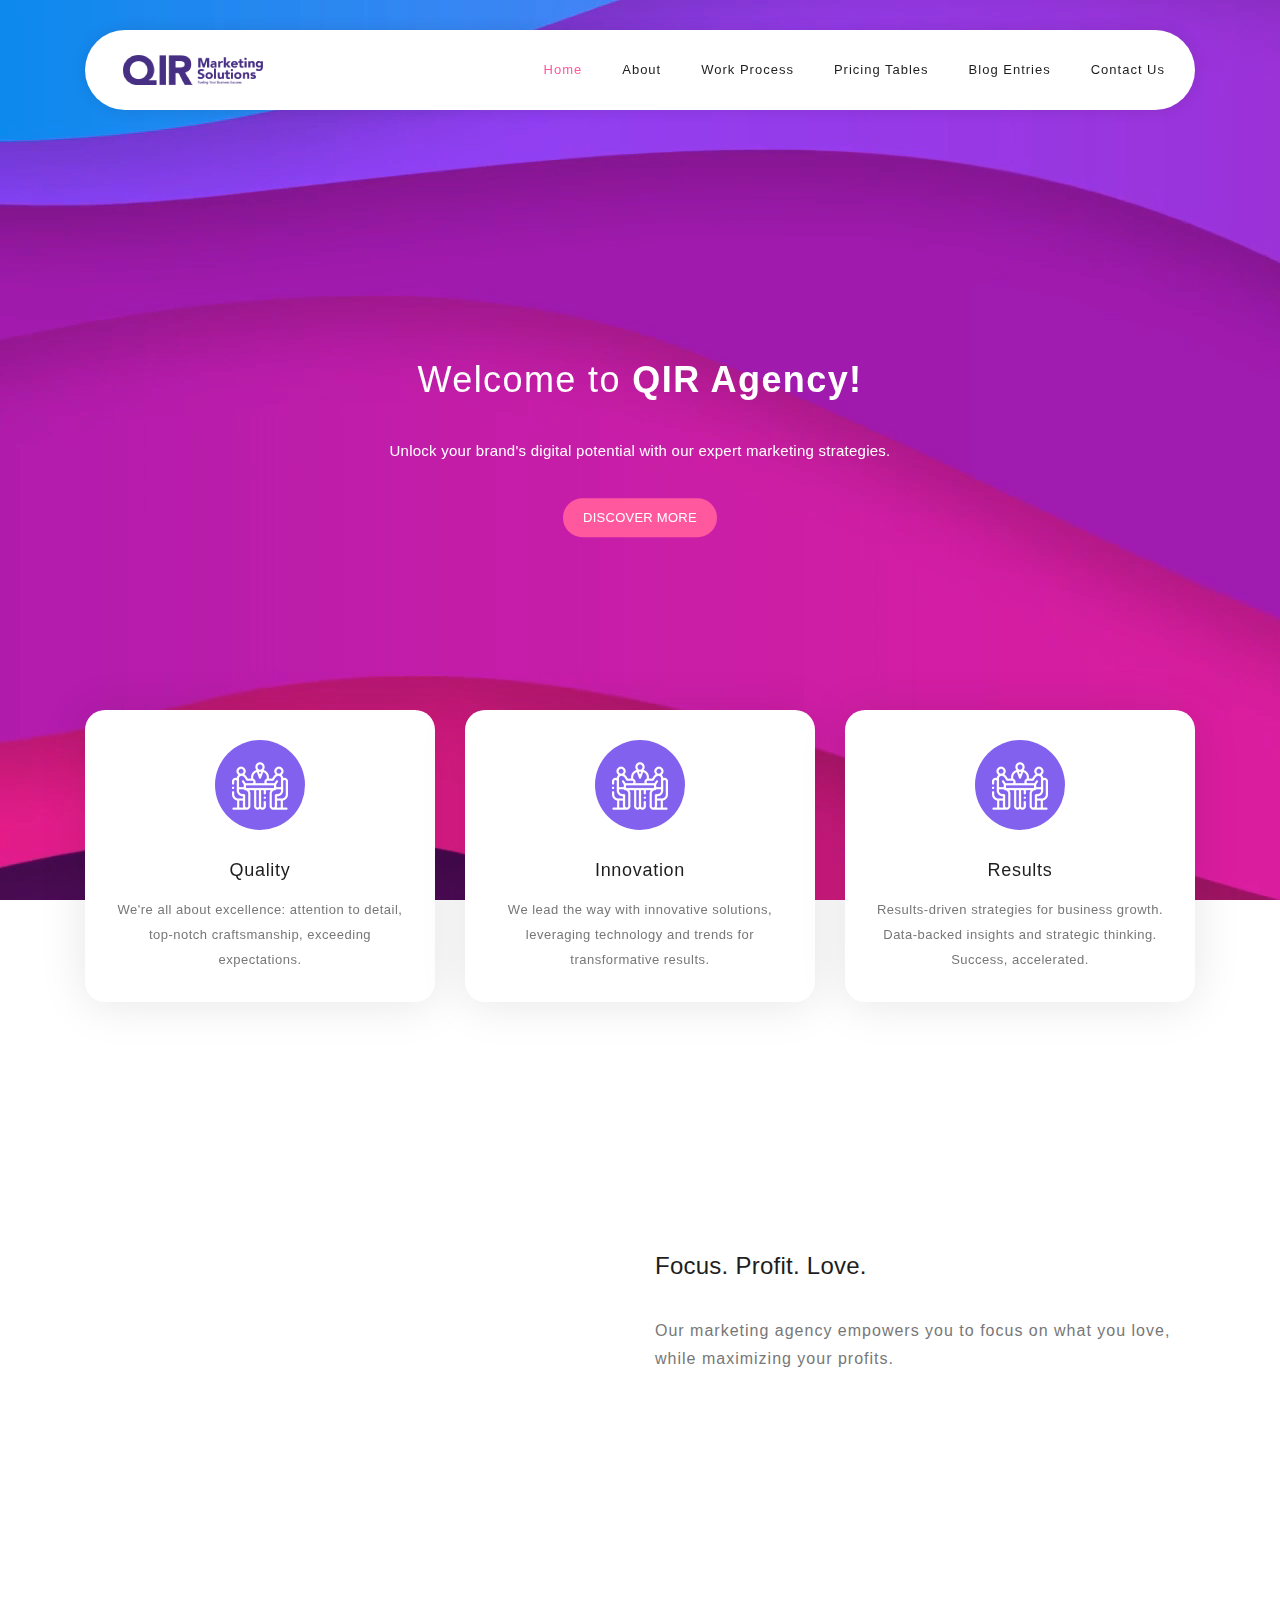
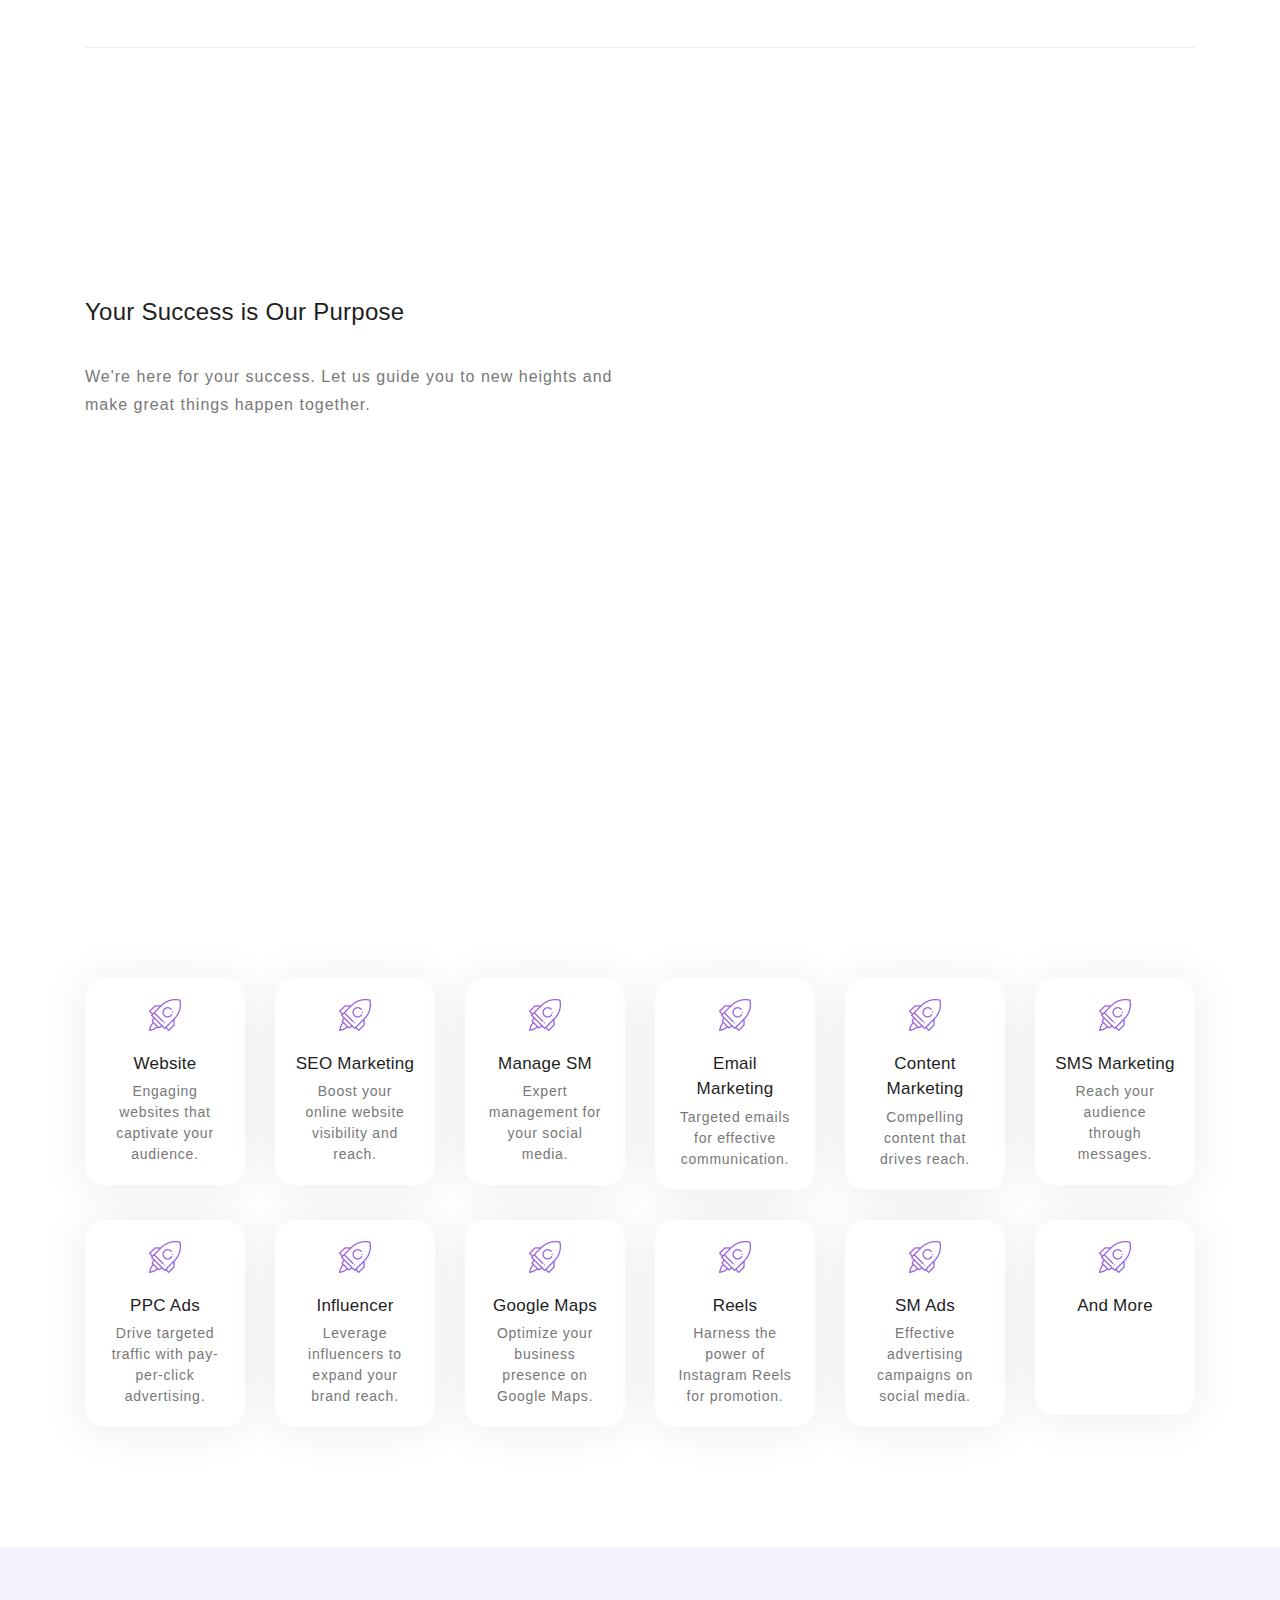
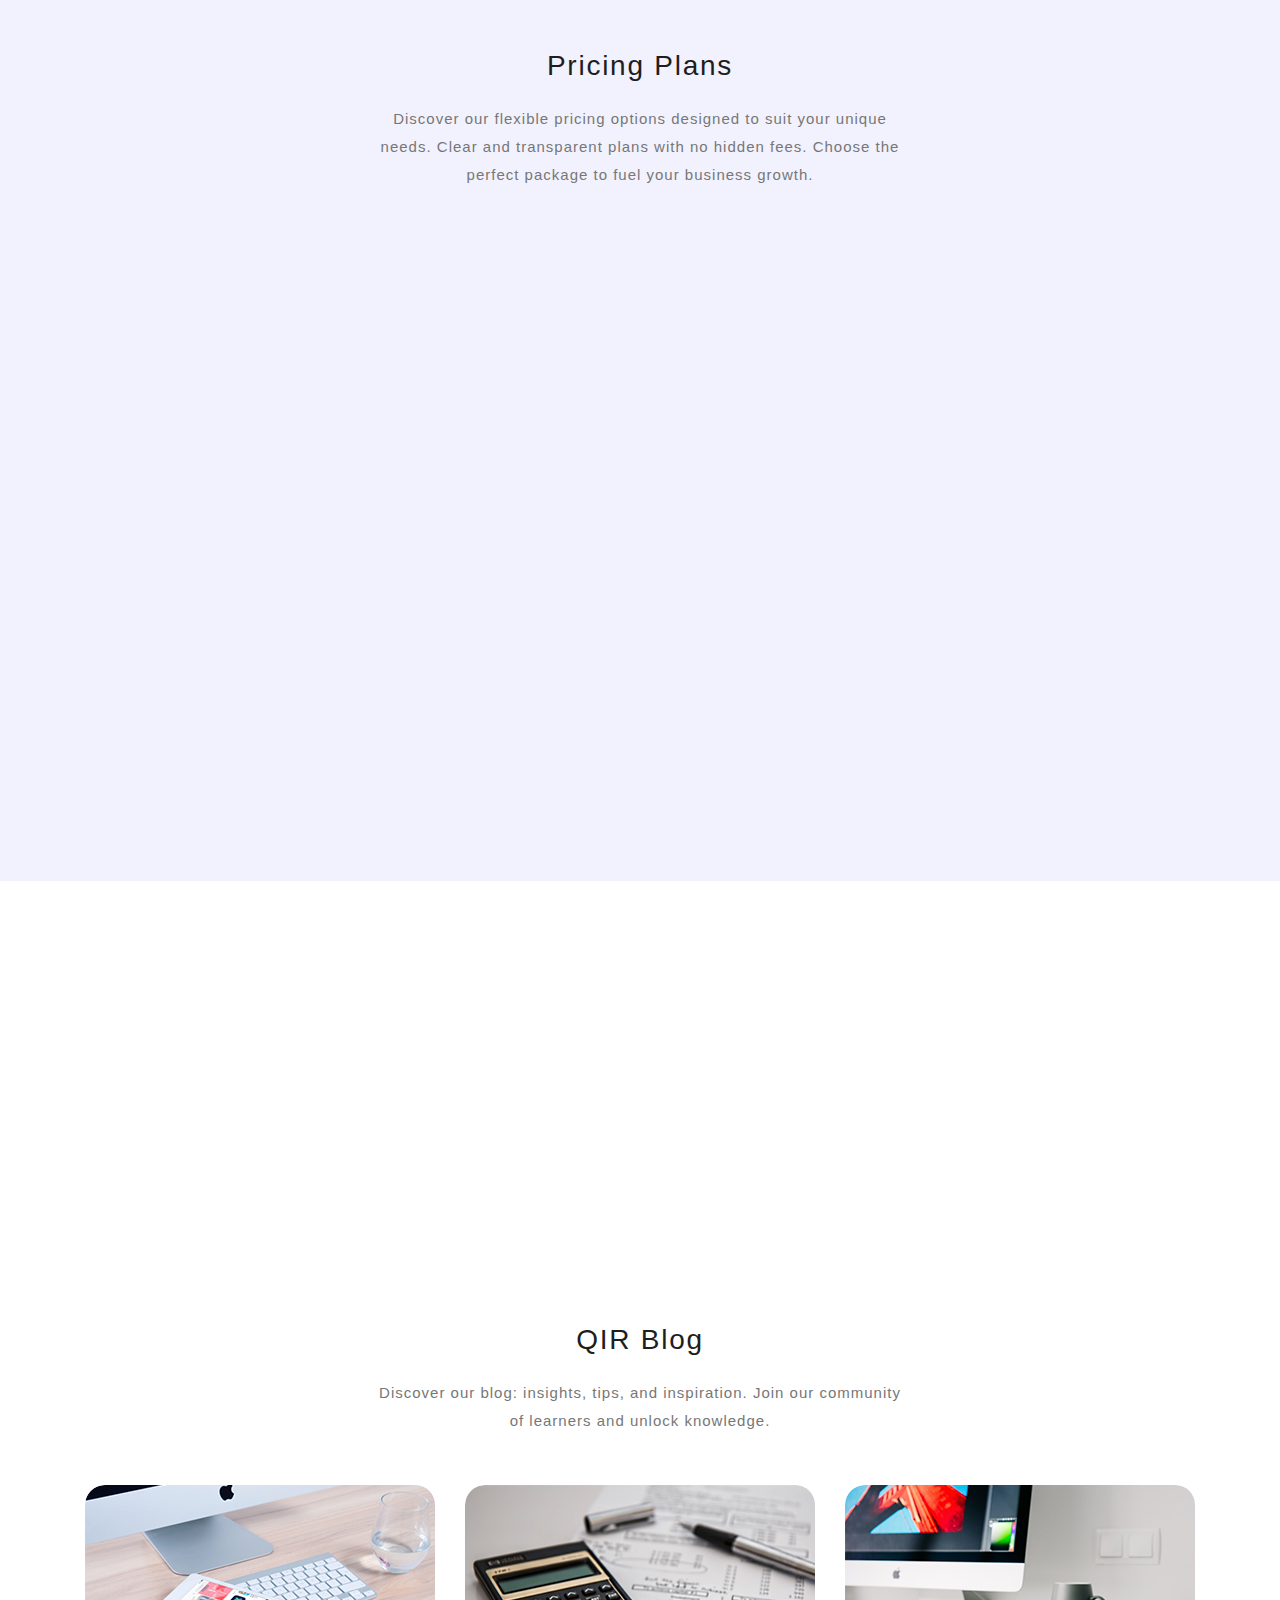
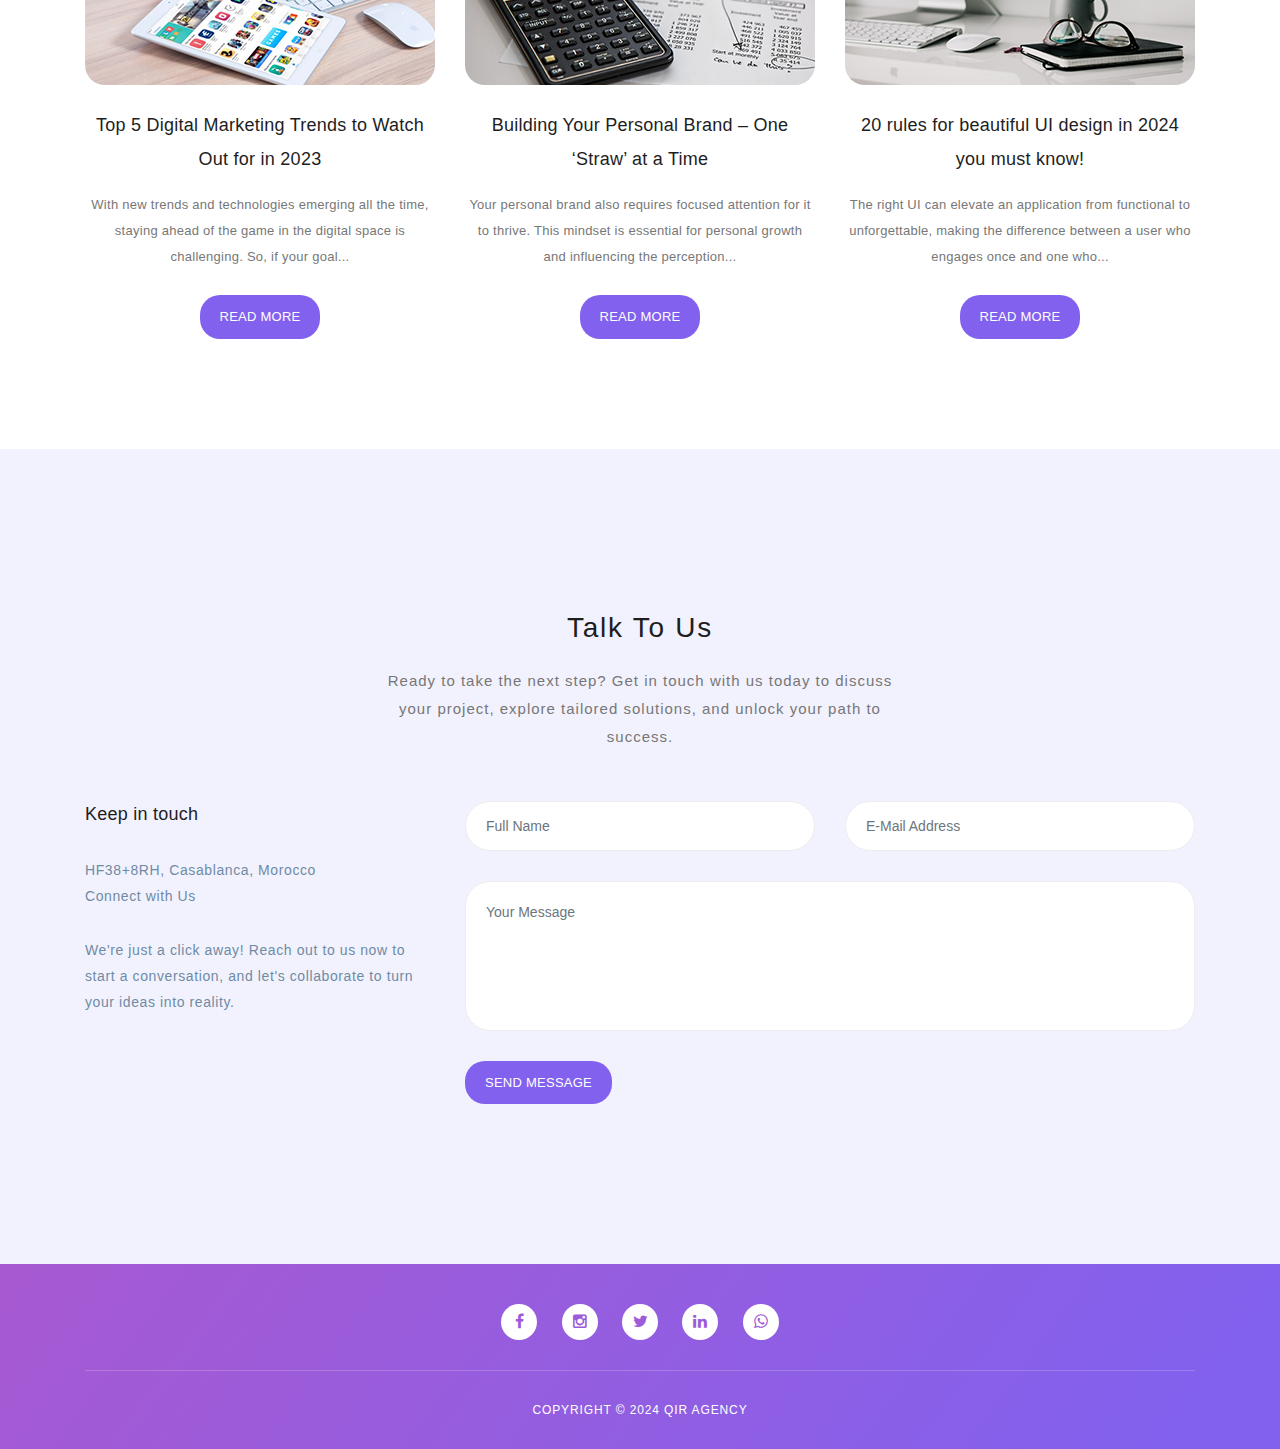
==== index.html @ bf8487e4 "hello" ====
<!DOCTYPE html>
<html lang="en">

    <head>

    <meta charset="utf-8">
    <meta name="viewport" content="width=device-width, initial-scale=1, shrink-to-fit=no">
    <meta name="description" content="">
    <meta name="author" content="">
    <link href="https://fonts.cdnfonts.com/css/avenir-lt-pro" rel="stylesheet">
    
    <title>QIR Agency: Quality, Innovation, Results!</title>

    <!-- Additional CSS Files -->
    <link rel="stylesheet" type="text/css" href="assets/css/bootstrap.min.css">
    <link rel="stylesheet" type="text/css" href="assets/css/font-awesome.css">
    <link rel="stylesheet" href="assets/css/templatemo-softy-pinko.css">

    <!-- Favicon -->
    <link rel="icon" type="image/x-icon" href="/assets/images/favicon.ico">
    
    </head>
    
    <body>
    
    <!-- ***** Preloader Start ***** -->
    <div id="preloader">
        <div class="jumper">
            <div></div>
            <div></div>
            <div></div>
        </div>
    </div>  
    <!-- ***** Preloader End ***** -->
    
    
    <!-- ***** the nav ***** -->
    <header class="header-area header-sticky">
        <div class="container">
            <div class="row">
                <div class="col-12">
                    <nav class="main-nav">
                        <!-- ***** Logo Start ***** -->
                        <a href="#" class="logo">
                            <img src="assets/images/logo.png" alt="QIR Marketing Agency"/>
                        </a>
                        <!-- ***** Logo End ***** -->
                        <!-- ***** Menu Start ***** -->
                        <ul class="nav">
                            <li><a href="#welcome" class="active">Home</a></li>
                            <li><a href="#features">About</a></li>
                            <li><a href="#work-process">Work Process</a></li>
                            <li><a href="#pricing-plans">Pricing Tables</a></li>
                            <li><a href="#blog">Blog Entries</a></li>
                            <li><a href="#contact-us">Contact Us</a></li>
                        </ul>
                        <a class='menu-trigger'>
                            <span>Menu</span>
                        </a>
                        <!-- ***** Menu End ***** -->
                    </nav>
                </div>
            </div>
        </div>
    </header>
    <!-- ***** the nav ***** -->

    <!-- ***** the header ***** -->
    <div class="welcome-area" id="welcome">
        <video class="video" autoplay muted loop>
            <source src="assets/images/act4.mp4" type="video/mp4">
        </video>

        <!-- ***** Header Text Start ***** -->
        <div class="header-text">
            <div class="container">
                <div class="row">
                    <div class="offset-xl-3 col-xl-6 offset-lg-2 col-lg-8 col-md-12 col-sm-12">
                        <h1>Welcome to <strong>QIR Agency!</strong></h1>
                        <p>Unlock your brand's digital potential with our expert marketing strategies.</p>
                        <a href="#features" class="main-button-slider">Discover More</a><br>
                    </div>
                </div>
            </div>
        </div>
        <!-- ***** Header Text End ***** -->
    </div>
    <!-- ***** the header ***** -->

    <!-- ***** the 3 sections ***** -->
    <section class="section home-feature">
        <div class="container">
            <div class="row">
                <div class="col-lg-12">
                    <div class="row">
                        <!-- ***** Features Small Item Start ***** -->
                        <div class="col-lg-4 col-md-6 col-sm-6 col-12" data-scroll-reveal="enter bottom move 50px over 0.6s after 0.2s">
                            <div class="features-small-item">
                                <div class="icon">
                                    <i><img src="assets/images/featured-item-01.png" alt=""></i>
                                </div>
                                <h5 class="features-title">Quality</h5>
                                <p>We're all about excellence: attention to detail, 
                                    top-notch craftsmanship, exceeding expectations.</p>
                            </div>
                        </div>
                        <!-- ***** Features Small Item End ***** -->

                        <!-- ***** Features Small Item Start ***** -->
                        <div class="col-lg-4 col-md-6 col-sm-6 col-12" data-scroll-reveal="enter bottom move 50px over 0.6s after 0.4s">
                            <div class="features-small-item">
                                <div class="icon">
                                    <i><img src="assets/images/featured-item-01.png" alt=""></i>
                                </div>
                                <h5 class="features-title">Innovation</h5>
                                <p>We lead the way with innovative solutions, 
                                    leveraging technology and trends for transformative results.</p>
                            </div>
                        </div>
                        <!-- ***** Features Small Item End ***** -->

                        <!-- ***** Features Small Item Start ***** -->
                        <div class="col-lg-4 col-md-6 col-sm-6 col-12" data-scroll-reveal="enter bottom move 50px over 0.6s after 0.6s">
                            <div class="features-small-item">
                                <div class="icon">
                                    <i><img src="assets/images/featured-item-01.png" alt=""></i>
                                </div>
                                <h5 class="features-title">Results</h5>
                                <p>Results-driven strategies for business growth. 
                                    Data-backed insights and strategic thinking. Success, accelerated.</p>
                            </div>
                        </div>
                        <!-- ***** Features Small Item End ***** -->
                    </div>
                </div>
            </div>
        </div>
    </section>
    <!-- ***** the 3 sections ***** -->

    <!-- ***** work with us section 1 ***** -->
    <section class="section padding-top-70 padding-bottom-0" id="features">
        <div class="container">
            <div class="row">
                <div class="col-lg-5 col-md-12 col-sm-12 align-self-center" data-scroll-reveal="enter left move 30px over 0.6s after 0.4s">
                    <img src="assets/images/left-image.png" class="rounded img-fluid d-block mx-auto" alt="App">
                </div>
                <div class="col-lg-1"></div>
                <div class="col-lg-6 col-md-12 col-sm-12 align-self-center mobile-top-fix">
                    <div class="left-heading">
                        <h2 class="section-title">Focus. Profit. Love.</h2>
                    </div>
                    <div class="left-text">
                        <p>Our marketing agency empowers you to focus on what you love, while maximizing your profits.</p>
                    </div>
                </div>
            </div>
            <div class="row">
                <div class="col-lg-12">
                    <div class="hr"></div>
                </div>
            </div>
        </div>
    </section>
    <!-- ***** work with us section 1 ***** -->

    <!-- *****  work with us section 2  ***** -->
    <section class="section padding-bottom-100">
        <div class="container">
            <div class="row">
                <div class="col-lg-6 col-md-12 col-sm-12 align-self-center mobile-bottom-fix">
                    <div class="left-heading">
                        <h2 class="section-title">Your Success is Our Purpose</h2>
                    </div>
                    <div class="left-text">
                        <p>We're here for your success. Let us guide you to new heights and make great things happen together.</p>
                    </div>
                </div>
                <div class="col-lg-1"></div>
                <div class="col-lg-5 col-md-12 col-sm-12 align-self-center mobile-bottom-fix-big" data-scroll-reveal="enter right move 30px over 0.6s after 0.4s">
                    <img src="assets/images/right-image.png" class="rounded img-fluid d-block mx-auto" alt="App">
                </div>
            </div>
        </div>
    </section>
    <!-- *****  work with us section 2  ***** -->

    <!-- ***** Our Services ***** -->
    <section class="mini" id="work-process">
        <div class="mini-content">

            <video class="video" autoplay muted loop>
                <source src="assets/images/act1.mp4" type="video/mp4">
            </video>

            <div class="container">
                <div class="row">
                    <div class="offset-lg-3 col-lg-6">
                        <div class="info">
                            <h1>Our Services</h1>
                            <p>Explore our diverse range of services. We offer a wide array of solutions to support your business growth. </p>
                        </div>
                    </div>
                </div>

                <!-- ***** Mini Box Start ***** -->
                <div class="row">
                    <div class="col-lg-2 col-md-3 col-sm-6 col-6">
                        <a href="#" class="mini-box">
                            <i><img src="assets/images/work-process-item-01.png" alt=""></i>
                            <strong>Website</strong>
                            <span>Engaging websites that captivate your audience.</span>
                        </a>
                    </div>
                    <div class="col-lg-2 col-md-3 col-sm-6 col-6">
                        <a href="#" class="mini-box">
                            <i><img src="assets/images/work-process-item-01.png" alt=""></i>
                            <strong>SEO Marketing</strong>
                            <span>Boost your online website visibility and reach.</span>
                        </a>
                    </div>
                    <div class="col-lg-2 col-md-3 col-sm-6 col-6">
                        <a href="#" class="mini-box">
                            <i><img src="assets/images/work-process-item-01.png" alt=""></i>
                            <strong>Manage SM</strong>
                            <span>Expert management for your social media.</span>
                        </a>
                    </div>
                    <div class="col-lg-2 col-md-3 col-sm-6 col-6">
                        <a href="#" class="mini-box">
                            <i><img src="assets/images/work-process-item-01.png" alt=""></i>
                            <strong>Email Marketing</strong>
                            <span>Targeted emails for effective communication.</span>
                        </a>
                    </div>
                    <div class="col-lg-2 col-md-3 col-sm-6 col-6">
                        <a href="#" class="mini-box">
                            <i><img src="assets/images/work-process-item-01.png" alt=""></i>
                            <strong>Content Marketing</strong>
                            <span>Compelling content that drives reach.</span>
                        </a>
                    </div>
                    <div class="col-lg-2 col-md-3 col-sm-6 col-6">
                        <a href="#" class="mini-box">
                            <i><img src="assets/images/work-process-item-01.png" alt=""></i>
                            <strong>SMS Marketing</strong>
                            <span>Reach your audience through messages.</span>
                        </a>
                    </div>
                </div>
                <div class="row">
                    <div class="col-lg-2 col-md-3 col-sm-6 col-6">
                        <a href="#" class="mini-box">
                            <i><img src="assets/images/work-process-item-01.png" alt=""></i>
                            <strong>PPC Ads</strong>
                            <span>Drive targeted traffic with pay-per-click advertising.</span>
                        </a>
                    </div>
                    <div class="col-lg-2 col-md-3 col-sm-6 col-6">
                        <a href="#" class="mini-box">
                            <i><img src="assets/images/work-process-item-01.png" alt=""></i>
                            <strong>Influencer</strong>
                            <span>Leverage influencers to expand your brand reach.</span>
                        </a>
                    </div>
                    <div class="col-lg-2 col-md-3 col-sm-6 col-6">
                        <a href="#" class="mini-box">
                            <i><img src="assets/images/work-process-item-01.png" alt=""></i>
                            <strong>Google Maps</strong>
                            <span>Optimize your business presence on Google Maps.</span>
                        </a>
                    </div>
                    <div class="col-lg-2 col-md-3 col-sm-6 col-6">
                        <a href="#" class="mini-box">
                            <i><img src="assets/images/work-process-item-01.png" alt=""></i>
                            <strong>Reels</strong>
                            <span>Harness the power of Instagram Reels for promotion.</span>
                        </a>
                    </div>
                    <div class="col-lg-2 col-md-3 col-sm-6 col-6">
                        <a href="#" class="mini-box">
                            <i><img src="assets/images/work-process-item-01.png" alt=""></i>
                            <strong>SM Ads</strong>
                            <span>Effective advertising campaigns on social media.</span>
                        </a>
                    </div>
                    <div class="col-lg-2 col-md-3 col-sm-6 col-6">
                        <a href="#" class="mini-box">
                            <i><img src="assets/images/work-process-item-01.png" alt=""></i>
                            <strong>And More</strong>
                            <br><br><br>
                        </a>
                    </div>
                </div>
                <!-- ***** Mini Box End ***** -->
            </div>
        </div>
    </section>
    <!-- ***** Our Services ***** -->

    <!-- ***** Pricing Plans Start ***** -->
    <section class="section colored" id="pricing-plans">
        <div class="container">
            <!-- ***** Section Title Start ***** -->
            <div class="row">
                <div class="col-lg-12">
                    <div class="center-heading">
                        <h2 class="section-title">Pricing Plans</h2>
                    </div>
                </div>
                <div class="offset-lg-3 col-lg-6">
                    <div class="center-text">
                        <p>Discover our flexible pricing options designed to suit your unique needs. Clear and transparent plans with no hidden fees. Choose the perfect package to fuel your business growth.</p>
                    </div>
                </div>
            </div>
            <!-- ***** Section Title End ***** -->

            <div class="row">
                <!-- ***** Pricing Item Start ***** -->
                <div class="col-lg-4 col-md-6 col-sm-12" data-scroll-reveal="enter bottom move 50px over 0.6s after 0.2s">
                    <div class="pricing-item">
                        <div class="pricing-header">
                            <h3 class="pricing-title">Starter</h3>
                        </div>
                        <div class="pricing-body">
                            <div class="price-wrapper">
                                <span class="price">2,500</span>
                                <span class="currency">MAD</span>
                                <span class="period">monthly</span>
                            </div>
                            <ul class="list">
                                <li class="active">Social Media Management</li>
                                <li class="active">Costume Content</li>
                                <li class="active">Pro Design Plane</li>
                                <li>24/7 support</li>
                                <li>Report every Week-end</li>
                                <li>and more</li>
                            </ul>
                        </div>
                        <div class="pricing-footer">
                            <a href="#contact-us" class="main-button">Purchase Now</a>
                        </div>
                    </div>
                </div>
                <!-- ***** Pricing Item End ***** -->

                <!-- ***** Pricing Item Start ***** -->
                <div class="col-lg-4 col-md-6 col-sm-12" data-scroll-reveal="enter bottom move 50px over 0.6s after 0.4s">
                    <div class="pricing-item active">
                        <div class="pricing-header">
                            <h3 class="pricing-title">Premium</h3>
                        </div>
                        <div class="pricing-body">
                            <div class="price-wrapper">
                                <span class="price">3000</span>
                                <span class="currency">MAD</span>
                                <span class="period">monthly</span>
                            </div>
                            <ul class="list">
                                <li class="active">Costume Content</li>
                                <li class="active">Social Media Management</li>
                                <li class="active">Pro Design Panel</li>
                                <li class="active">24/7 support</li>
                                <li>Unlimited Emails</li>
                                <li>Rapore every weeke-nd</li>
                            </ul>
                        </div>
                        <div class="pricing-footer">
                            <a href="#contact-us" class="main-button">Purchase Now</a>
                        </div>
                    </div>
                </div>
                <!-- ***** Pricing Item End ***** -->

                <!-- ***** Pricing Item Start ***** -->
                <div class="col-lg-4 col-md-6 col-sm-12" data-scroll-reveal="enter bottom move 50px over 0.6s after 0.6s">
                    <div class="pricing-item">
                        <div class="pricing-header">
                            <h3 class="pricing-title">Advanced</h3>
                        </div>
                        <div class="pricing-body">
                            <div class="price-wrapper">
                                <span class="price">4200</span>
                                <span class="currency">MAD</span>
                                <span class="period">monthly</span>
                            </div>
                            <ul class="list">
                                <li class="active">Social Media Management</li>
                                <li class="active">Custom Branding</li>
                                <li class="active">Custom Website for the business</li>
                                <li class="active">SEO optimazation</li>
                                <li class="active">SM Paid Ads</li>
                                <li class="active">24/7 Support</li>
                            </ul>
                        </div>
                        <div class="pricing-footer">
                            <a href="#contact-us" class="main-button">Purchase Now</a>
                        </div>
                    </div>
                </div>
                <!-- ***** Pricing Item End ***** -->
            </div>
        </div>
    </section>
    <!-- ***** Pricing Plans End ***** -->

    <!-- ***** Counter Parallax Start ***** -->
    <section class="counter">
        <div class="content">
            <video class="video" muted loop>
                <source src="assets/images/act7.mp4" type="video/mp4">
            </video>
            <div class="container">
                <div class="row">
                    <div class="col-lg-3 col-md-6 col-sm-12">
                        <div class="count-item decoration-bottom">
                            <strong>8</strong>
                            <span>Projects</span>
                        </div>
                    </div>
                    <div class="col-lg-3 col-md-6 col-sm-12">
                        <div class="count-item decoration-top">
                            <strong>3</strong>
                            <span>Happy Clients</span>
                        </div>
                    </div>
                    <div class="col-lg-3 col-md-6 col-sm-12">
                        <div class="count-item decoration-bottom">
                            <strong>+20,000</strong>
                            <span>Reach Monthly</span>
                        </div>
                    </div>
                    <div class="col-lg-3 col-md-6 col-sm-12">
                        <div class="count-item">
                            <strong>+11</strong>
                            <span>Services</span>
                        </div>
                    </div>
                </div>
            </div>
        </div>
    </section>
    <!-- ***** Counter Parallax End ***** -->   

    <!-- ***** Blog Start ***** -->
    <section class="section" id="blog">
        <div class="container">
            <!-- ***** QIR Blog ***** -->
            <div class="row">
                <div class="col-lg-12">
                    <div class="center-heading">
                        <h2 class="section-title">QIR Blog</h2>
                    </div>
                </div>
                <div class="offset-lg-3 col-lg-6">
                    <div class="center-text">
                        <p>Discover our blog: insights, tips, and inspiration. Join our community of learners and unlock knowledge.</p>
                    </div>
                </div>
            </div>
            <!-- ***** QIR Blog ***** -->

            <div class="row">
                <div class="col-lg-4 col-md-6 col-sm-12">
                    <div class="blog-post-thumb">
                        <div class="img">
                            <img src="assets/images/blog-item-01.png" alt="">
                        </div>
                        <div class="blog-content">
                            <h3>
                                <a href="#">Top 5 Digital Marketing Trends to Watch Out for in 2023</a>
                            </h3>
                            <div class="text">
                                With new trends and technologies emerging all the time, staying ahead of the game in the digital space is challenging. So, if your goal...
                            </div>
                            <a href="#" class="main-button">Read More</a>
                        </div>
                    </div>
                </div>
                <div class="col-lg-4 col-md-6 col-sm-12">
                    <div class="blog-post-thumb">
                        <div class="img">
                            <img src="assets/images/blog-item-02.png" alt="">
                        </div>
                        <div class="blog-content">
                            <h3>
                                <a href="#">Building Your Personal Brand – One ‘Straw’ at a Time</a>
                            </h3>
                            <div class="text">
                                Your personal brand also requires focused attention for it to thrive. This mindset is essential for personal growth and influencing the perception...
                            </div>
                            <a href="#" class="main-button">Read More</a>
                        </div>
                    </div>
                </div>
                <div class="col-lg-4 col-md-6 col-sm-12">
                    <div class="blog-post-thumb">
                        <div class="img">
                            <img src="assets/images/blog-item-03.png" alt="">
                        </div>
                        <div class="blog-content">
                            <h3>
                                <a href="#">20 rules for beautiful UI design in 2024 you must know!<br></a>
                            </h3>
                            <div class="text">
                                The right UI can elevate an application from functional to unforgettable, making the difference between a user who engages once and one who...
                            </div>
                            <a href="#" class="main-button">Read More</a>
                        </div>
                    </div>
                </div>
            </div>
        </div>
    </section>
    <!-- ***** Blog End ***** -->

    <!-- ***** Contact Us Start ***** -->
    <section class="section colored" id="contact-us">
        <div class="container">
            <!-- ***** Section Title Start ***** -->
            <div class="row">
                <div class="col-lg-12">
                    <div class="center-heading">
                        <h2 class="section-title">Talk To Us</h2>
                    </div>
                </div>
                <div class="offset-lg-3 col-lg-6">
                    <div class="center-text">
                        <p>Ready to take the next step? Get in touch with us today to discuss your project, explore tailored solutions, and unlock your path to success.</p>
                    </div>
                </div>
            </div>
            <!-- ***** Section Title End ***** -->

            <div class="row">
                <!-- ***** Contact Text Start ***** -->
                <div class="col-lg-4 col-md-6 col-sm-12">
                    <h5 class="margin-bottom-30">Keep in touch</h5>
                    <div class="contact-text">
                        <p>HF38+8RH, Casablanca, Morocco
                        <br>Connect with Us</p>
                        <p>We're just a click away! Reach out to us now to start a conversation, and let's collaborate to turn your ideas into reality.</p>
                    </div>
                </div>
                <!-- ***** Contact Text End ***** -->

                <!-- ***** Contact Form Start ***** -->
                <div class="col-lg-8 col-md-6 col-sm-12">
                    <div class="contact-form">
                        <form id="contactForm" action="/thanks.html#contact" name="Contact" method="POST" netlify data-netlify="true" data-netlify-honeypot="bot-field">
                            <input type="hidden" name="form-name" value="Contact" />
                          <div class="row">
                            <div class="col-lg-6 col-md-12 col-sm-12">
                              <fieldset>
                                <input name="name" type="text" class="form-control" id="name" placeholder="Full Name" required="">
                              </fieldset>
                            </div>
                            <div class="col-lg-6 col-md-12 col-sm-12">
                              <fieldset>
                                <input name="email" type="email" class="form-control" id="email" placeholder="E-Mail Address" required="">
                              </fieldset>
                            </div>
                            <div class="col-lg-12">
                              <fieldset>
                                <textarea name="message" rows="6" class="form-control" id="message" placeholder="Your Message" required=""></textarea>
                              </fieldset>
                            </div>
                            <div class="col-lg-12">
                              <fieldset>
                                <button type="submit" id="form-submit" class="main-button">Send Message</button>
                              </fieldset>
                            </div>
                          </div>
                        </form>
                    </div>
                </div>
                <!-- ***** Contact Form End ***** -->
            </div>
        </div>
    </section>
    <!-- ***** Contact Us End ***** -->
    
    <!-- ***** Footer Start ***** -->
    <footer>
        <div class="container">
            <div class="row">
                <div class="col-lg-12 col-md-12 col-sm-12">
                    <ul class="social">
                        <li><a href="https://www.facebook.com/qiragency"><i class="fa fa-facebook"></i></a></li>
                        <li><a href="https://www.instagram.com/qiragency"><i class="fa fa-instagram"></i></a></li>
                        <li><a href="https://twitter.com/qiragency"><i class="fa fa-twitter"></i></a></li>
                        <li><a href="https://linkedin.com/company/qiragency"><i class="fa fa-linkedin"></i></a></li>
                        <li><a href="https://wa.me/+212712109096"><i class="fa fa-whatsapp"></i></a></li>
                    </ul>
                </div>
            </div>
            <div class="row">
                <div class="col-lg-12">
                    <p class="copyright">Copyright &copy; 2024 QIR Agency</p>
                </div>
            </div>
        </div>
    </footer>
    
    <!-- jQuery -->
    <script src="assets/js/jquery-2.1.0.min.js"></script>

    <!-- Bootstrap -->
    <script src="assets/js/popper.js"></script>
    <script src="assets/js/bootstrap.min.js"></script>

    <!-- Plugins -->
    <script src="assets/js/scrollreveal.min.js"></script>
    <script src="assets/js/waypoints.min.js"></script>
    <script src="assets/js/jquery.counterup.min.js"></script>
    <script src="assets/js/imgfix.min.js"></script> 
    
    <!-- Global Init -->
    <script src="assets/js/custom.js"></script>

  </body>
</html>
---- assets/css/templatemo-softy-pinko.css ----
/*

Softy Pinko

https://templatemo.com/tm-535-softy-pinko

*/
/* ---------------------------------------------
Table of contents
------------------------------------------------
01. font & reset css
02. reset
03. global styles
04. header
05. welcome
06. features
07. team
08. pricing
09. blog
10. contact
11. footer
12. preloader

--------------------------------------------- */
/* 
---------------------------------------------
font & reset css
--------------------------------------------- 
*/
  @import url('https://fonts.cdnfonts.com/css/avenir-lt-pro');          
/* 
---------------------------------------------
reset
--------------------------------------------- 
*/
html, body, div, span, applet, object, iframe, h1, h2, h3, h4, h5, h6, p, blockquote, div
pre, a, abbr, acronym, address, big, cite, code, del, dfn, em, font, img, ins, kbd, q,
s, samp, small, strike, strong, sub, sup, tt, var, b, u, i, center, dl, dt, dd, ol, ul, li,
figure, header, nav, section, article, aside, footer, figcaption {
  margin: 0;
  padding: 0;
  border: 0;
  outline: 0;
}

.clearfix:after {
  content: ".";
  display: block;
  clear: both;
  visibility: hidden;
  line-height: 0;
  height: 0;
}

.clearfix {
  display: inline-block;
}

html[xmlns] .clearfix {
  display: block;
}

* html .clearfix {
  height: 1%;
}

ul, li {
  padding: 0;
  margin: 0;
  list-style: none;
}

header, nav, section, article, aside, footer, hgroup {
  display: block;
}

* {
  box-sizing: border-box;
}

html, body {
  font-family: 'Avenir LT Pro', sans-serif;
  font-weight: 400;
  background-color: #fff;
  font-size: 16px;
  -ms-text-size-adjust: 100%;
  -webkit-font-smoothing: antialiased;
  -moz-osx-font-smoothing: grayscale;
}

a {
  text-decoration: none !important;
}

h1, h2, h3, h4, h5, h6 {
  margin-top: 0px;
  margin-bottom: 0px;
}

ul {
  margin-bottom: 0px;
}

/* 
---------------------------------------------
global styles
--------------------------------------------- 
*/
html,
body {
  background: #fff;
  font-family: 'Avenir LT Pro', sans-serif;
}

::selection {
  background: #ff589e;
  color: #fff;
}

::-moz-selection {
  background: #ff589e;
  color: #fff;
}

.section {
  position: relative;
  padding-top: 100px;
  padding-bottom: 80px;
}

.section.colored {
  background: #f2f2fe;
}

.hr {
  bottom: 0px;
  width: 100%;
  height: 1px;
  margin-top: 100px;
  border-bottom: 1px solid #eee;
}

.left-heading.light .section-title {
  color: #ffffff;
}

.left-heading .section-title {
  font-weight: 500;
  font-size: 24px;
  line-height: 42px;
  color: #1e1e1e;
  letter-spacing: 0.25px;
  margin-bottom: 30px;
  position: relative;
}

.center-heading {
  text-align: center;
}

.center-heading .section-title {
  font-weight: 500;
  font-size: 28px;
  color: #1e1e1e;
  letter-spacing: 1.75px;
  line-height: 38px;
  margin-bottom: 20px;
}

.center-heading.colored .section-title {
  color: #ffffff;
}

.center-text {
  text-align: center;
  font-weight: 400;
  font-size: 16px;
  color: #777;
  line-height: 28px;
  letter-spacing: 1px;
  margin-bottom: 50px;
}

.center-text.colored {
  color: #fff;
}

.center-text p {
  font-size: 15px;
  color: #777;
  margin-bottom: 30px;
}

.left-text {
  font-weight: 400;
  font-size: 16px;
  color: #777;
  line-height: 28px;
  letter-spacing: 1px;
}

.left-text.light {
  color: #fff;
}

.left-text p {
  margin-bottom: 30px;
}

.left-text p.dark {
  color: #3B566E;
}

.padding-bottom-top-60 {
  padding-top: 60px !important;
  padding-bottom: 60px !important;
}

.padding-bottom-80 {
  padding-bottom: 80px !important;
}

.padding-bottom-100 {
  padding-bottom: 100px !important;
}

.border-bottom {
  border-bottom: 1px solid #eee !important;
}

.mbottom-30 {
  margin-bottom: 30px !important;
}

.align-self-center {
  -ms-flex-item-align: center !important;
  align-self: center !important;
}

.align-self-bottom {
  -ms-flex-item-align: flex-end !important;
  align-self: flex-end !important;
}

.padding-bottom-0 {
  padding-bottom: 0px !important;
}

.padding-top-0 {
  padding-top: 0px !important;
}

.padding-top-80 {
  padding-top: 80px !important;
}

.padding-top-70 {
  padding-top: 70px !important;
}

.padding-top-20 {
  padding-top: 20px !important;
}

.margin-bottom-0 {
  margin-bottom: 0px !important;
}

.margin-bottom-30 {
  margin-bottom: 30px !important;
}

.margin-top-30 {
  margin-top: 30px !important;
}

.margin-top-15 {
  margin-top: 15px !important;
}

.margin-bottom-45 {
  margin-bottom: 45px !important;
}

.margin-bottom-20 {
  margin-bottom: 20px !important;
}

.margin-bottom-60 {
  margin-bottom: 60px !important;
}

.margin-bottom-100 {
  margin-bottom: 100px !important;
}

@media (max-width: 991px) {
  html, body {
    overflow-x: hidden;
  }
  .mobile-top-fix {
    margin-top: 30px;
    margin-bottom: 0px;
  }
  .mobile-bottom-fix {
    margin-bottom: 30px;
  }
  .mobile-bottom-fix-big {
    margin-bottom: 60px;
  }
}

a.main-button-slider {
  font-size: 13px;
  border-radius: 20px;
  padding: 12px 20px;
  background-color: #ff589e;
  text-transform: uppercase;
  color: #fff;
  letter-spacing: 0.25px;
  -webkit-transition: all 0.3s ease 0s;
  -moz-transition: all 0.3s ease 0s;
  -o-transition: all 0.3s ease 0s;
  transition: all 0.3s ease 0s;
}

a.main-button-slider:hover {
  background-color: #8261ee;
}

a.main-button {
  font-size: 13px;
  border-radius: 20px;
  padding: 12px 20px;
  background-color: #8261ee;
  text-transform: uppercase;
  color: #fff;
  letter-spacing: 0.25px;
  -webkit-transition: all 0.3s ease 0s;
  -moz-transition: all 0.3s ease 0s;
  -o-transition: all 0.3s ease 0s;
  transition: all 0.3s ease 0s;
}

a.main-button:hover {
  background-color: #ff589e;
}

button.main-button {
  outline: none;
  border: none;
  cursor: pointer;
  font-size: 13px;
  border-radius: 20px;
  padding: 12px 20px;
  background-color: #8261ee;
  text-transform: uppercase;
  color: #fff;
  letter-spacing: 0.25px;
  -webkit-transition: all 0.3s ease 0s;
  -moz-transition: all 0.3s ease 0s;
  -o-transition: all 0.3s ease 0s;
  transition: all 0.3s ease 0s;
}

button.main-button:hover {
  background-color: #ff589e;
}


/* 
---------------------------------------------
header
--------------------------------------------- 
*/
.header-area {
  position: fixed;
  top: 30px;
  left: 0px;
  right: 0px;
  z-index: 100;
  height: 100px;
  -webkit-transition: all 0.3s ease 0s;
  -moz-transition: all 0.3s ease 0s;
  -o-transition: all 0.3s ease 0s;
  transition: all 0.3s ease 0s;
}

.header-area .main-nav {
  box-shadow: 0px 0px 15px rgba(0,0,0,0.1);
  border-radius: 40px;
  min-height: 80px;
  background: #fff;
}

.header-area .main-nav .logo {
  float: left;
  margin-top: 37px;
  -webkit-transition: all 0.3s ease 0s;
  -moz-transition: all 0.3s ease 0s;
  -o-transition: all 0.3s ease 0s;
  transition: all 0.3s ease 0s;
  margin-left: 30px;
}

.header-area .main-nav .logo img {
  -webkit-transition: all 0.3s ease 0s;
  -moz-transition: all 0.3s ease 0s;
  -o-transition: all 0.3s ease 0s;
  transition: all 0.3s ease 0s;
}

.header-area .main-nav .nav {
  float: right;
  margin-top: 27px;
  margin-left: 0px;
  margin-right: 30px;
  -webkit-transition: all 0.3s ease 0s;
  -moz-transition: all 0.3s ease 0s;
  -o-transition: all 0.3s ease 0s;
  transition: all 0.3s ease 0s;
  position: relative;
  z-index: 999;
}

.header-area .main-nav .nav li {
  padding-left: 20px;
  padding-right: 20px;
}

.header-area .main-nav .nav li:last-child {
  padding-right: 0px;
}

.header-area .main-nav .nav li a {
  display: block;
  font-weight: 500;
  font-size: 13px;
  color: #fff;
  -webkit-transition: all 0.3s ease 0s;
  -moz-transition: all 0.3s ease 0s;
  -o-transition: all 0.3s ease 0s;
  transition: all 0.3s ease 0s;
  height: 40px;
  line-height: 40px;
  border: transparent;
  letter-spacing: 1px;
}

.header-area .main-nav .nav li a:hover {
  color: #ff589e;
}

.header-area .main-nav .menu-trigger {
  cursor: pointer;
  display: block;
  position: absolute;
  top: 23px;
  width: 32px;
  height: 40px;
  text-indent: -9999em;
  z-index: 99;
  right: 40px;
  display: none;
}

.header-area .main-nav .menu-trigger span,
.header-area .main-nav .menu-trigger span:before,
.header-area .main-nav .menu-trigger span:after {
  -moz-transition: all 0.4s;
  -o-transition: all 0.4s;
  -webkit-transition: all 0.4s;
  transition: all 0.4s;
  background-color: #3B566E;
  display: block;
  position: absolute;
  width: 30px;
  height: 2px;
  left: 0;
}

.header-area .main-nav .menu-trigger span:before,
.header-area .main-nav .menu-trigger span:after {
  -moz-transition: all 0.4s;
  -o-transition: all 0.4s;
  -webkit-transition: all 0.4s;
  transition: all 0.4s;
  background-color: #3B566E;
  display: block;
  position: absolute;
  width: 30px;
  height: 2px;
  left: 0;
  width: 75%;
}

.header-area .main-nav .menu-trigger span:before,
.header-area .main-nav .menu-trigger span:after {
  content: "";
}

.header-area .main-nav .menu-trigger span {
  top: 16px;
}

.header-area .main-nav .menu-trigger span:before {
  -moz-transform-origin: 33% 100%;
  -ms-transform-origin: 33% 100%;
  -webkit-transform-origin: 33% 100%;
  transform-origin: 33% 100%;
  top: -10px;
  z-index: 10;
}

.header-area .main-nav .menu-trigger span:after {
  -moz-transform-origin: 33% 0;
  -ms-transform-origin: 33% 0;
  -webkit-transform-origin: 33% 0;
  transform-origin: 33% 0;
  top: 10px;
}

.header-area .main-nav .menu-trigger.active span,
.header-area .main-nav .menu-trigger.active span:before,
.header-area .main-nav .menu-trigger.active span:after {
  background-color: transparent;
  width: 100%;
}

.header-area .main-nav .menu-trigger.active span:before {
  -moz-transform: translateY(6px) translateX(1px) rotate(45deg);
  -ms-transform: translateY(6px) translateX(1px) rotate(45deg);
  -webkit-transform: translateY(6px) translateX(1px) rotate(45deg);
  transform: translateY(6px) translateX(1px) rotate(45deg);
  background-color: #3B566E;
}

.header-area .main-nav .menu-trigger.active span:after {
  -moz-transform: translateY(-6px) translateX(1px) rotate(-45deg);
  -ms-transform: translateY(-6px) translateX(1px) rotate(-45deg);
  -webkit-transform: translateY(-6px) translateX(1px) rotate(-45deg);
  transform: translateY(-6px) translateX(1px) rotate(-45deg);
  background-color: #3B566E;
}

.header-area.header-sticky {
  min-height: 80px;
}

.header-area.header-sticky .logo {
  margin-top: 25px;
}

.header-area.header-sticky .nav {
  margin-top: 20px !important;
}

.header-area.header-sticky .nav li a {
  color: #1e1e1e;
}

.header-area.header-sticky .nav li a.active {
  color: #ff589e;
}

@media (max-width: 1200px) {
  .header-area .main-nav .nav li {
    padding-left: 12px;
    padding-right: 12px;
  }
  .header-area .main-nav:before {
    display: none;
  }
}

@media (max-width: 991px) {
  .header-area {
    padding: 0px 15px;
    height: 80px;
    box-shadow: none;
    text-align: center;
  }
  .header-area .container {
    padding: 0px;
  }
  .header-area .logo {
    margin-top: 27px !important;
    margin-left: 30px;
  }
  .header-area .menu-trigger {
    display: block !important;
  }
  .header-area .main-nav {
    overflow: hidden;
  }
  .header-area .main-nav .nav {
    float: none;
    width: 100%;
    margin-top: 80px !important;
    display: none;
    -webkit-transition: all 0s ease 0s;
    -moz-transition: all 0s ease 0s;
    -o-transition: all 0s ease 0s;
    transition: all 0s ease 0s;
    margin-left: 0px;
  }
  .header-area .main-nav .nav li:first-child {
    border-top: 1px solid #eee;
  }
  .header-area .main-nav .nav li {
    width: 100%;
    background: #fff;
    border-bottom: 1px solid #eee;
    padding-left: 0px !important;
    padding-right: 0px !important;
  }
  .header-area .main-nav .nav li a {
    height: 50px !important;
    line-height: 50px !important;
    padding: 0px !important;
    border: none !important;
    background: #fff !important;
    color: #3B566E !important;
  }
  .header-area .main-nav .nav li a:hover {
    background: #eee !important;
  }
}

@media (min-width: 992px) {
  .header-area .main-nav .nav {
    display: flex !important;
  }
}

/* 
---------------------------------------------
welcome
--------------------------------------------- 
*/

.welcome-area {
  overflow: hidden;
  position: relative;
  display: flex;
  align-items: center;
  justify-content: center;
  background-repeat: no-repeat;
  background-position: center center;
  background-size: cover; 
  height: 100vh;
}

.welcome-area .header-text {
  position: absolute;
  top: 50%;
  transform: translateY(-55%);
  text-align: center;
  width: 100%;
}

.welcome-area .header-text h1 {
  font-weight: 500;
  font-size: 36px;
  line-height: 54px;
  letter-spacing: 1.4px;
  margin-bottom: 30px;
  color: #fff;
}

.welcome-area .header-text p {
  font-weight: 400;
  font-size: 15px;
  color: #fff;
  line-height: 28px;
  letter-spacing: 0.25px;
  margin-bottom: 40px;
  position: relative;
}

@media (max-width: 991px) {
  .welcome-area .header-text {
    top: 65% !important;
    transform: perspective(1px) translateY(-60%) !important;
    text-align: center;
  }
  .welcome-area .header-text h1 {
    text-align: center;
    color: #fff;
    margin-bottom: 15px;
  }
  .welcome-area .header-text h1 span {
    color: #fff;
  }
  .welcome-area .header-text p {
    text-align: center;
    color: #fff;
    margin-bottom: 20px;
  }
}

@media (max-width: 820px) {
  .welcome-area .header-text {
    top: 65% !important;
    transform: perspective(1px) translateY(-60%) !important;
  }
   .welcome-area .header-text h1 {
    font-size: 22px;
    line-height: 30px;
    margin-bottom: 15px;
  }
  .welcome-area .header-text p {
    margin-bottom: 20px;
  }
}

@media (max-width: 765px) {
  .welcome-area {
    margin-bottom: 100px;
  }
  .welcome-area .header-text {
    top: 50% !important;
    transform: perspective(1px) translateY(-50%) !important;
    text-align: center;
  }
  .welcome-area .header-text .buttons {
    display: none;
  }
  .welcome-area .header-text h1 {
    font-weight: 600;
    font-size: 24px !important;
    line-height: 30px !important;
    margin-bottom: 30px !important;
  }
  .welcome-area .header-text h1 span {
    color: #fff;
  }
  .welcome-area .header-text p {
    text-align: center;
    color: #fff;
    font-size: 14px;
    line-height: 22px;
    margin-bottom: 40px;
  }
}


/* 
---------------------------------------------
features
--------------------------------------------- 
*/
.features-small-item {
  cursor: pointer;
  display: block;
  background: #FFFFFF;
  box-shadow: 0 2px 48px 0 rgba(0, 0, 0, 0.10);
  -webkit-border-radius: 20px;
  -moz-border-radius: 20px;
  border-radius: 20px;
  padding: 30px;
  text-align: center;
  -webkit-transition: all 0.3s ease 0s;
  -moz-transition: all 0.3s ease 0s;
  -o-transition: all 0.3s ease 0s;
  transition: all 0.3s ease 0s;
  position: relative;
  margin-bottom: 30px;
}

.features-small-item:hover .icon {
  background-color: #ff589e;
}

.features-small-item .icon {
  -webkit-transition: all 0.3s ease 0s;
  -moz-transition: all 0.3s ease 0s;
  -o-transition: all 0.3s ease 0s;
  transition: all 0.3s ease 0s;
  width: 90px;
  height: 90px;
  line-height: 90px;
  margin: auto;
  position: relative;
  margin-bottom: 30px;
  background: #8261ee;
  -webkit-border-radius: 50%;
  -moz-border-radius: 50%;
  border-radius: 50%;
}

.features-small-item .icon i {
  font-size: 18px;
  color: #fff;
}

.features-small-item .features-title {
  font-weight: 500;
  font-size: 18px;
  color: #1e1e1e;
  letter-spacing: 0.7px;
  margin-bottom: 15px;
  position: relative;
  z-index: 2;
}

.features-small-item p {
  font-weight: 400;
  font-size: 13px;
  color: #777;
  letter-spacing: 0.5px;
  line-height: 25px;
  position: relative;
  z-index: 2;
}

.features-small-item a {
  float: right;
  position: relative;
  z-index: 2;
}

.home-feature {
  padding-bottom: 0px;
  padding-top: 30px;
  margin-top: -220px;
  z-index: 9;
}

@media (max-width: 991px) {
  .home-feature {
    padding-bottom: 0px;
    padding-top: 0px;
    margin-top: 0px;
  }
}

/* 
---------------------------------------------
parallax & home seperator
--------------------------------------------- 
*/
.mini {
  min-height: 215px;
  overflow: hidden;
  position: relative;
  padding-top: 90px;
  padding-bottom: 90px;
}

.mini:before {
  content: '';
  position: absolute;
  width: 140%;
  height: 140%;
  opacity: .95;
  background-repeat: no-repeat;
  background-size: cover;
  background-position: center center;
  z-index: 2;
  top: -20%;
  left: -20%;
}

.mini .mini-content {
  position: relative;
  z-index: 3;
}

.mini .mini-content .info {
  text-align: center;
  color: #fff;
  padding-top: 20px;
  padding-bottom: 20px;
}

.mini .mini-content .info small {
  display: block;
  font-weight: 400;
  font-size: 13px;
  margin-bottom: 5px;
}

.mini .mini-content .info strong {
  font-weight: 700;
  font-size: 17px;
  margin-bottom: 40px;
  display: block;
}

.mini .mini-content .info h1 {
  color: #fff;
  font-weight: 500;
  font-size: 28px;
  letter-spacing: 0.25px;
  margin-bottom: 30px;
}

.mini .mini-content .info p {
  letter-spacing: 1px;
  margin-bottom: 40px;
  color: #fff;
  letter-spacing: 0.25px;
  line-height: 26px;
  font-weight: 400;
  font-size: 15px;
}

.mini .mini-content .info p span {
  text-decoration: underline;
}

.mini .mini-content .mini-box {
  display: block;
  background: #fff;
  padding: 20px;
  border-radius: 20px;
  box-shadow: 0 2px 48px 0 rgba(0, 0, 0, 0.08);
  margin-bottom: 30px;
  position: relative;
  -webkit-transition: all 0.3s ease 0s;
  -moz-transition: all 0.3s ease 0s;
  -o-transition: all 0.3s ease 0s;
  transition: all 0.3s ease 0s;
  text-align: center;
}

.mini .mini-content .mini-box:hover {
  margin-top: -10px;
}

.mini .mini-content .mini-box:before {
  content: '';
  position: absolute;
  z-index: -1;
  background: #fff;
  width: 100%;
  opacity: .15;
  height: 100%;
  bottom: -10px;
  left: 0px;
  right: -20px;
  margin: auto;
  border-radius: 20px;
}

.mini .mini-content .mini-box i {
  display: block;
  font-size: 20px;
  margin-bottom: 15px;
}

.mini .mini-content .mini-box span {
  display: block;
  font-weight: 400;
  font-size: 14px;
  color: #777;
  letter-spacing: .75px;
}

.mini .mini-content .mini-box strong {
  display: block;
  font-weight: 400;
  font-size: 17px;
  color: #1e1e1e;
  letter-spacing: 0.25px;
  margin-bottom: 5px;
  margin-top: 20px;
}

.counter {
  overflow: hidden;
  position: relative;
}

.counter:before {
  content: '';
  position: absolute;
  width: 140%;
  height: 140%;
  opacity: .90;
  background-repeat: no-repeat;
  background-size: cover;
  background-position: center center;
  z-index: 2;
  top: -20%;
  left: -20%;
}

.counter .content {
  position: relative;
  z-index: 3;
  width: 100%;
}

.counter .content .count-item {
  height: 340px;
  position: relative;
  float: left;
  width: 100%;
}

.counter .content .count-item.decoration-bottom {
  position: relative;
}

.counter .content .count-item.decoration-bottom:after {
  content: '';
  position: absolute;
  width: 70%;
  height: 32px;
  top: 160px;
  left: 70%;
  background: url(../images/circle-dec.png) center center no-repeat;
  -webkit-transition: all 0.3s ease 0s;
  -moz-transition: all 0.3s ease 0s;
  -o-transition: all 0.3s ease 0s;
  transition: all 0.3s ease 0s;
}

.counter .content .count-item.decoration-top {
  position: relative;
}

.counter .content .count-item.decoration-top:after {
  content: '';
  position: absolute;
  width: 70%;
  height: 32px;
  top: 140px;
  left: 70%;
  background: url(../images/circle-dec.png) center center no-repeat;
  -webkit-transition: all 0.3s ease 0s;
  -moz-transition: all 0.3s ease 0s;
  -o-transition: all 0.3s ease 0s;
  transition: all 0.3s ease 0s;
}

.counter .content .count-item:hover strong {
  margin-top: 110px;
}

.counter .content .count-item strong {
  display: block;
  text-align: center;
  font-weight: 600;
  font-size: 36px;
  letter-spacing: 0.25px;
  margin-bottom: 10px;
  color: #fff;
  margin-top: 120px;
  -webkit-transition: all 0.3s ease 0s;
  -moz-transition: all 0.3s ease 0s;
  -o-transition: all 0.3s ease 0s;
  transition: all 0.3s ease 0s;
}

.counter .content .count-item span {
  display: block;
  text-align: center;
  color: #fff;
  font-weight: 500;
  font-size: 17px;
  letter-spacing: 0.25px;
}

@media (max-width: 991px) {
  .parallax {
    padding-top: 60px;
    padding-bottom: 60px;
    min-height: auto;
  }
  .parallax .content {
    position: relative !important;
    top: 0% !important;
    transform: perspective(1px) translateY(0%) !important;
  }
  .counter {
    padding-top: 60px;
    padding-bottom: 60px;
  }
  .counter .content {
    position: relative !important;
    top: 0% !important;
    transform: perspective(1px) translateY(0%) !important;
  }
  .counter .content .count-item {
    height: auto;
    padding-top: 20px;
    padding-bottom: 20px;
  }
  .counter .content .count-item:hover strong {
    margin-top: 0px;
  }
  .counter .content .count-item:before {
    display: none;
  }
  .counter .content .count-item:after {
    display: none;
  }
  .counter .content .count-item strong {
    margin-top: 0px;
  }
}

/* 
---------------------------------------------
team
--------------------------------------------- 
*/
.team-item {
  background: #fff;
  box-shadow: 0 2px 48px 0 rgba(0, 0, 0, 0.10);
  border-radius: 20px;
  position: relative;
  margin-bottom: 30px;
  padding-bottom: 25px;
}

.team-item:hover .team-content .team-info {
  margin-left: 30px;
}

.team-item i {
  display: block;
  margin-left: 25px;
  margin-top: 25px;
  font-size: 30px;
  color: #4E47DE;
  text-align: center;
}

.team-item .user-image {
  width: 60px;
  height: 60px;
  overflow: hidden;
  -webkit-border-radius: 100px;
  -moz-border-radius: 100px;
  border-radius: 100px;
  -webkit-transition: all 0.3s ease 0s;
  -moz-transition: all 0.3s ease 0s;
  -o-transition: all 0.3s ease 0s;
  transition: all 0.3s ease 0s;
  margin-left: 25px;
  float: left;
}

.team-item .team-content {
  text-align: left;
  overflow: hidden;
}

.team-item .team-content .team-info {
  float: left;
  margin-left: 20px;
  margin-top: 8px;
  -webkit-transition: all 0.3s ease 0s;
  -moz-transition: all 0.3s ease 0s;
  -o-transition: all 0.3s ease 0s;
  transition: all 0.3s ease 0s;
}

.team-item .team-content .team-info .user-name {
  display: block;
  font-weight: 400;
  font-size: 17px;
  color: #1e1e1e;
  letter-spacing: 0.25px;
  margin-bottom: 5px;
}

.team-item .team-content .team-info span {
  display: block;
  font-weight: 400;
  font-size: 15px;
  color: #ff589e;
  letter-spacing: 0.25px;
}

.team-item .team-content p {
  margin-top: 25px;
  padding-left: 25px;
  padding-right: 25px;
  margin-bottom: 25px;
  font-weight: 400;
  font-size: 15px;
  color: #777;
  letter-spacing: 0.6px;
  line-height: 26px;
}

/* 
---------------------------------------------
pricing
--------------------------------------------- 
*/
.pricing-item {
  background: #FFFFFF;
  box-shadow: 0 2px 48px 0 rgba(0, 0, 0, 0.1);
  border-radius: 20px;
  margin-bottom: 30px;
  margin-top: 20px;
  padding: 30px 0px 40px 0px;
}

.pricing-item.active .pricing-header {
  position: relative;
}

.pricing-item.active .pricing-header .pricing-title {
  color: #1e1e1e;
}

.pricing-item.active .pricing-body .price-wrapper {
  background-color: #ff589e;
}

.pricing-item.active .pricing-body .price-wrapper .currency {
  color: #fff;
}

.pricing-item.active .pricing-body .price-wrapper .price {
  color: #fff;
}

.pricing-item.active .pricing-body .price-wrapper .period {
  color: #fff;
}

.pricing-item .pricing-header {
  text-align: center;
  display: block;
  position: relative;
  padding-bottom: 10px;
}

.pricing-item .pricing-header .pricing-title {
  font-weight: 500;
  font-size: 17px;
  letter-spacing: 0.25px;
  color: #1e1e1e;
  width: 180px;
  height: 40px;
  line-height: 40px;
  left: 0px;
  right: 0px;
  margin: auto;
}

.pricing-item .pricing-body {
  margin-bottom: 40px;
}

.pricing-item .pricing-body .price-wrapper {
  text-align: center;
  padding-top: 20px;
  padding-bottom: 13px;
  background: #8261ee;
  width: 80%;
  margin: auto;
  margin-bottom: 40px;
  margin-top: 5px;
  border-radius: 20px;
}

.pricing-item .pricing-body .price-wrapper .currency {
  height: 47px;
  font-weight: 500;
  font-size: 12px;
  color: #fff;
  position: relative;
  top: -1px;
}

.pricing-item .pricing-body .price-wrapper .price {
  font-weight: 500;
  font-size: 28px;
  color: #fff;
}

.pricing-item .pricing-body .price-wrapper .period {
  font-weight: 400;
  font-size: 14px;
  color: #fff;
  display: block;
  letter-spacing: 0.88px;
}

.pricing-item .pricing-body .list li {
  text-align: center;
  margin-bottom: 12px;
  font-weight: 400;
  font-size: 13px;
  color: #7a7a7a;
  letter-spacing: 0.25px;
  text-decoration: line-through;
}

.pricing-item .pricing-body .list li.active {
  color: #7a7a7a;
  text-decoration: none;
}

.pricing-item .pricing-footer {
  text-align: center;
  margin-top: 50px;
}

/* 
---------------------------------------------
blog
--------------------------------------------- 
*/
.blog-post-thumb {
  text-align: center;
  margin-bottom: 30px;
}

.blog-post-thumb.big .img {
  height: 400px;
}

.blog-post-thumb .img {
  overflow: hidden;
  border-radius: 20px;
  position: relative;
  height: 200px;
}

.blog-post-thumb .blog-content {
  margin-top: -30px;
  padding-top: 50px;
}

.blog-post-thumb h3 {
  margin-bottom: 20px !important;
}

.blog-post-thumb h3 a {
  font-weight: 500;
  font-size: 18px;
  color: #1e1e1e;
  letter-spacing: 0.25px;
  line-height: 26px;
  -webkit-transition: all 0.3s ease 0s;
  -moz-transition: all 0.3s ease 0s;
  -o-transition: all 0.3s ease 0s;
  transition: all 0.3s ease 0s;
}

.blog-post-thumb h3 a:hover {
  color: #ff589e;
}

.blog-post-thumb .text {
  font-weight: 400;
  font-size: 13px;
  color: #777;
  letter-spacing: 0.26px;
  line-height: 26px;
  margin-bottom: 15px;
}

.blog-post-thumb .post-footer span {
  float: left;
  height: 30px;
  line-height: 30px;
  font-weight: 300;
  font-size: 14px;
  color: #777;
  padding-left: 30px;
}

.blog-post-thumb a.main-button  {
  margin-top: 10px;
  display: inline-block;
}

.blog-list .blog-post-thumb {
  text-align: left;
}


/* 
---------------------------------------------
contact
--------------------------------------------- 
*/

#contact-us {
  padding: 160px 0px;
}

#contact-us h5 {
  font-weight: 500;
  font-size: 18px;
  color: #1e1e1e;
  letter-spacing: 0.25px;
  line-height: 26px;
}

.contact-text {
  font-weight: 400;
  font-size: 14px;
  color: #6F8BA4;
  letter-spacing: 0.6px;
  line-height: 26px;
}

.contact-text p {
  margin-bottom: 28px;
}

.contact-form input,
.contact-form textarea {
  color: #777;
  font-size: 14px;
  border: 1px solid #eee;
  width: 100%;
  height: 50px;
  outline: none;
  padding-left: 20px;
  padding-right: 20px;
  border-radius: 25px;
  -webkit-appearance: none;
  -moz-appearance: none;
  appearance: none;
  margin-bottom: 30px;
}

.contact-form textarea {
  height: 150px;
  resize: none;
  padding: 20px;
}

/* 
---------------------------------------------
footer
--------------------------------------------- 
*/
footer {
  background-image: linear-gradient(127deg, #a759d1 0%, #8261ee 91%);
  padding-top: 30px;
}

footer .social {
  overflow: hidden;
  margin-top: 10px;
  text-align: center;
}

footer .social li {
  margin: 0px 10px;
  display: inline-block;
}

footer .social li a {
  color: #9d5bd9;
   text-align: center;
  background-color: #fff;
  width: 36px;
  height: 36px;
  line-height: 36px;
  border-radius: 50%;
  display: inline-block;
  font-size: 16px;
  -webkit-transition: all 0.3s ease 0s;
  -moz-transition: all 0.3s ease 0s;
  -o-transition: all 0.3s ease 0s;
  transition: all 0.3s ease 0s;
}

footer .social li a:hover {
  background-color: #ff589e;
  color: #fff;
}

footer .copyright {
  text-align: center;
  border-top: 1px solid rgba(250,250,250,0.2);
  margin-top: 30px;
  padding-top: 30px;
  padding-bottom: 30px;
  font-weight: 400;
  font-size: 12px;
  color: #fff;
  letter-spacing: 0.88px;
  text-transform: uppercase;
}

@media (max-width: 991px) {
  footer .text {
    margin-bottom: 30px;
  }
  footer h5 {
    margin-bottom: 15px;
  }
  footer .footer-nav {
    margin-bottom: 30px;
  }
}

/* 
---------------------------------------------
preloader
--------------------------------------------- 
*/
#preloader {
  overflow: hidden;
  background-image: linear-gradient(135deg, #a759d1 0%, #8261ee 100%);
  left: 0;
  right: 0;
  top: 0;
  bottom: 0;
  position: fixed;
  z-index: 9999;
  color: #fff;
}

#preloader .jumper {
  left: 0;
  top: 0;
  right: 0;
  bottom: 0;
  display: block;
  position: absolute;
  margin: auto;
  width: 50px;
  height: 50px;
}

#preloader .jumper > div {
  background-color: #fff;
  width: 10px;
  height: 10px;
  border-radius: 100%;
  -webkit-animation-fill-mode: both;
  animation-fill-mode: both;
  position: absolute;
  opacity: 0;
  width: 50px;
  height: 50px;
  -webkit-animation: jumper 1s 0s linear infinite;
  animation: jumper 1s 0s linear infinite;
}

#preloader .jumper > div:nth-child(2) {
  -webkit-animation-delay: 0.33333s;
  animation-delay: 0.33333s;
}

#preloader .jumper > div:nth-child(3) {
  -webkit-animation-delay: 0.66666s;
  animation-delay: 0.66666s;
}

@-webkit-keyframes jumper {
  0% {
    opacity: 0;
    -webkit-transform: scale(0);
    transform: scale(0);
  }
  5% {
    opacity: 1;
  }
  100% {
    -webkit-transform: scale(1);
    transform: scale(1);
    opacity: 0;
  }
}

@keyframes jumper {
  0% {
    opacity: 0;
    -webkit-transform: scale(0);
    transform: scale(0);
  }
  5% {
    opacity: 1;
  }
  100% {
    opacity: 0;
  }
}

/* adds-on */

.video {
  position: absolute;
  top: 0;
  left: 0;
  min-width: 100%;
  min-height: 100%;
  z-index: index 0;
}
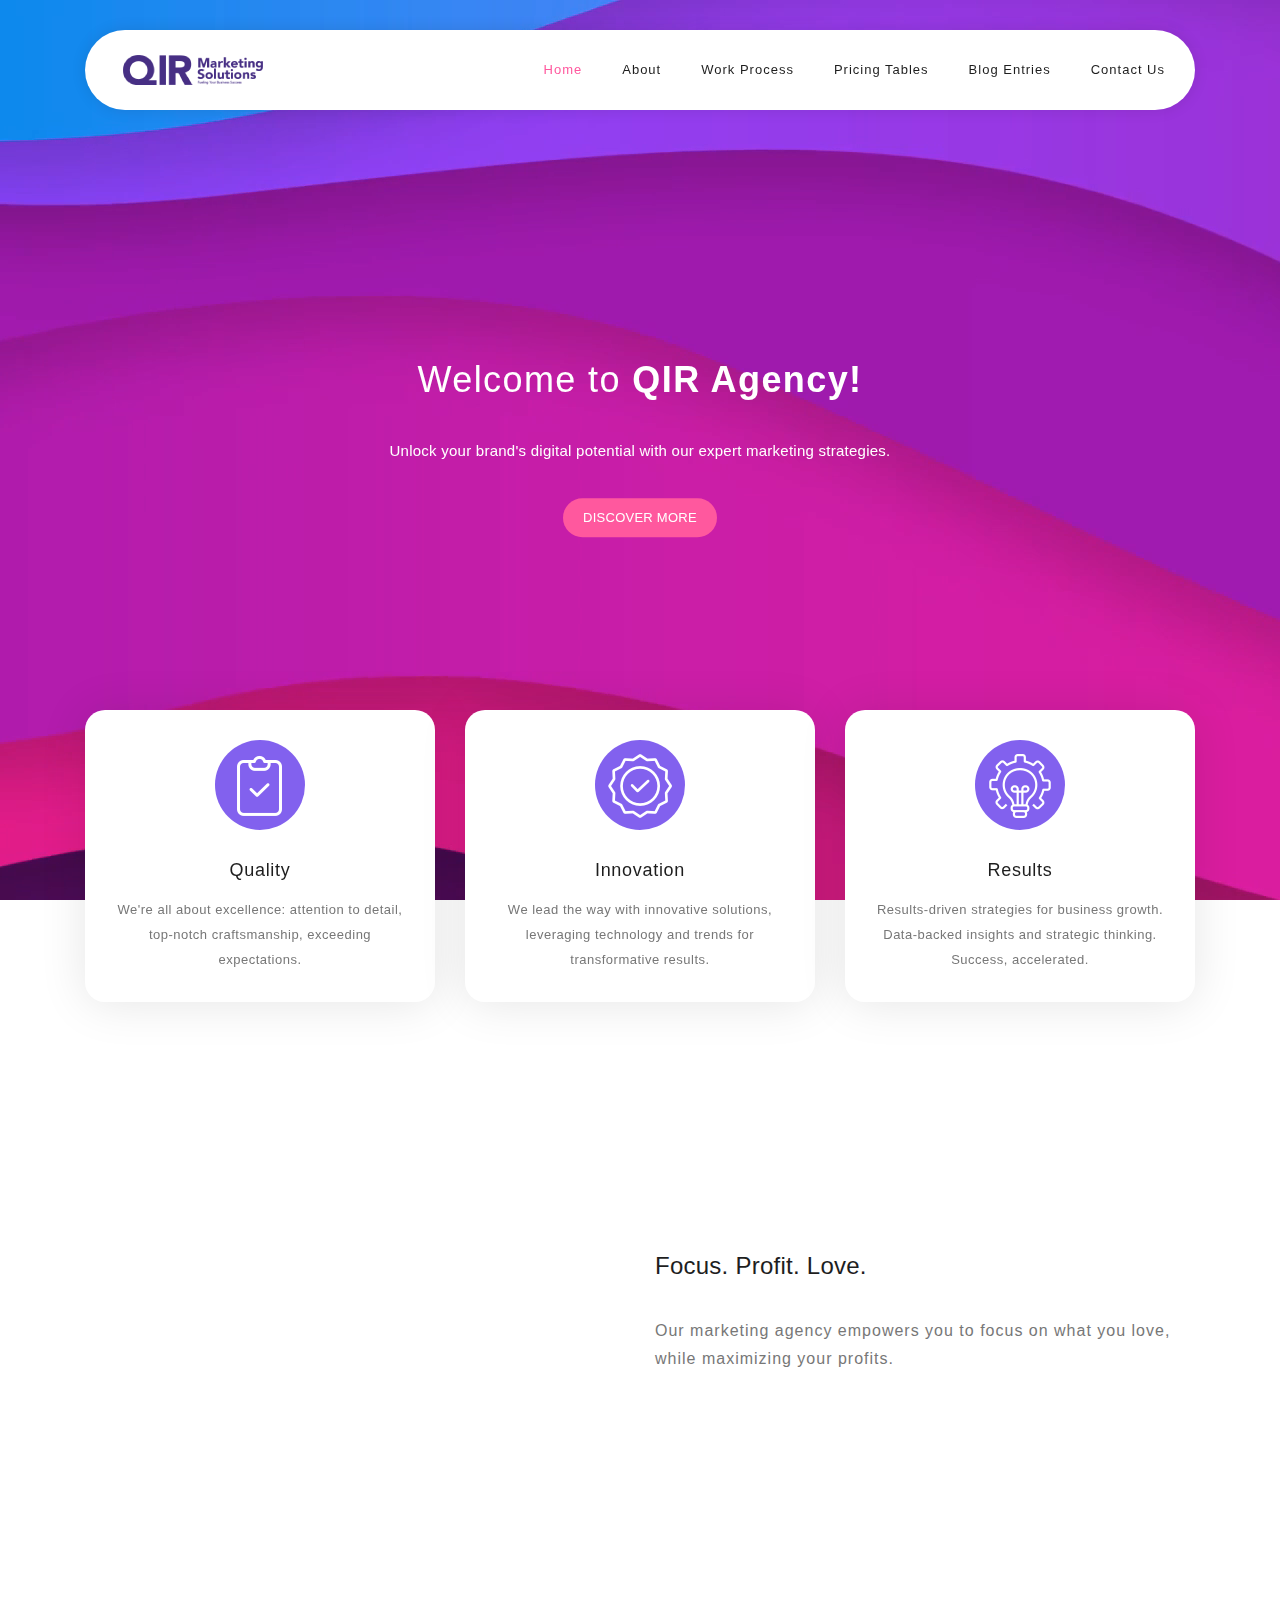
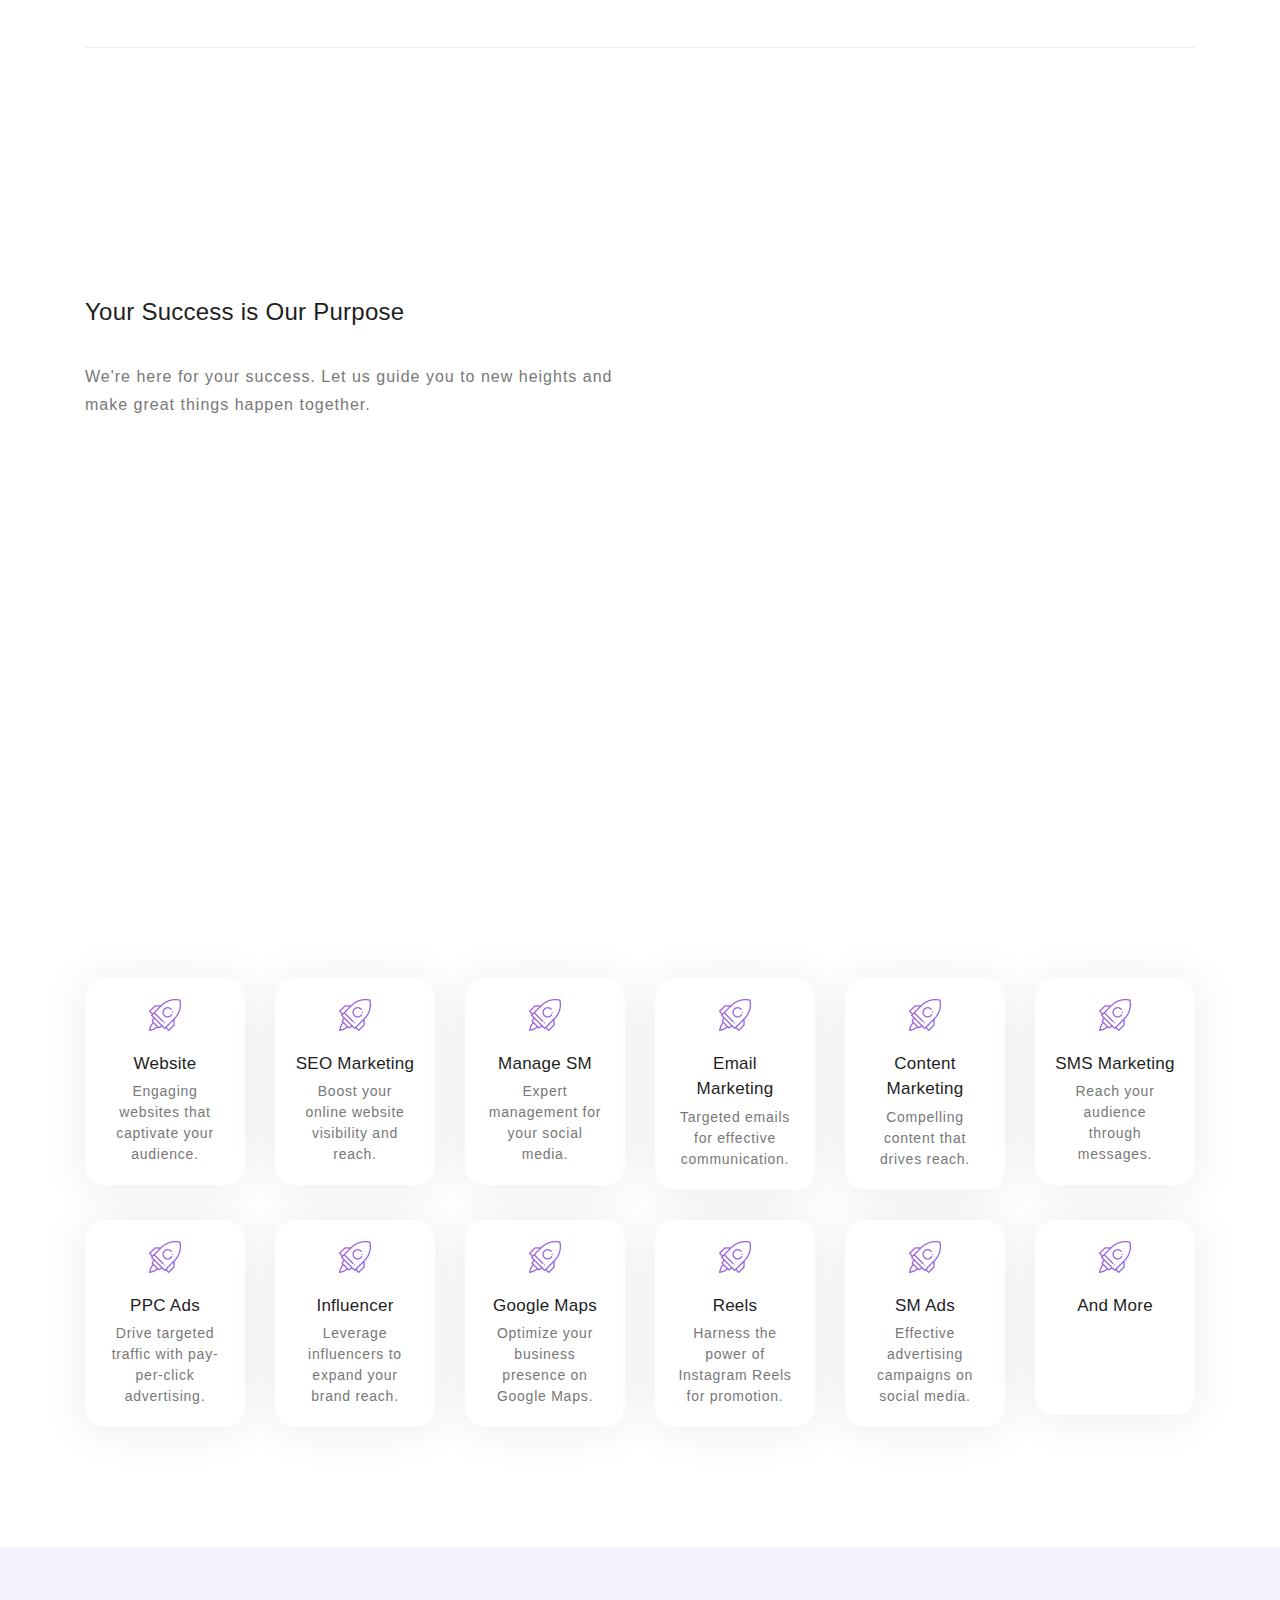
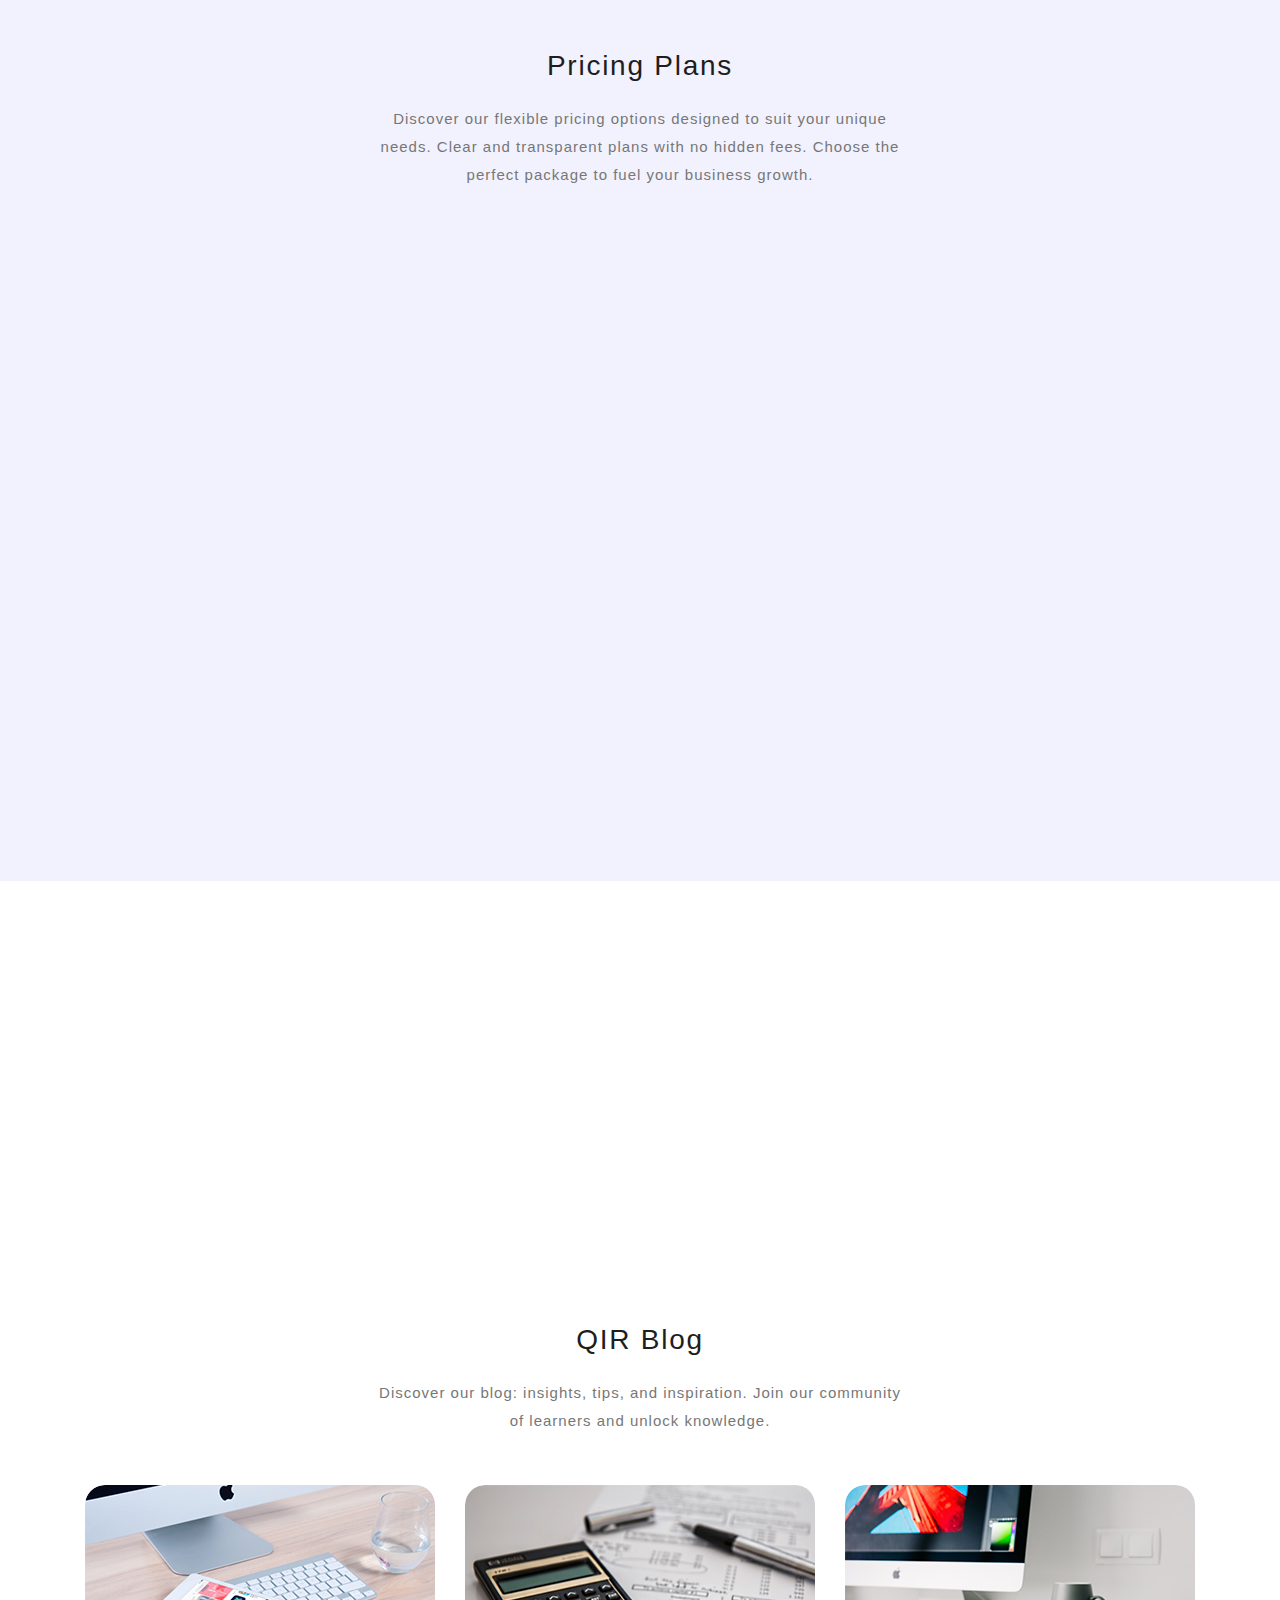
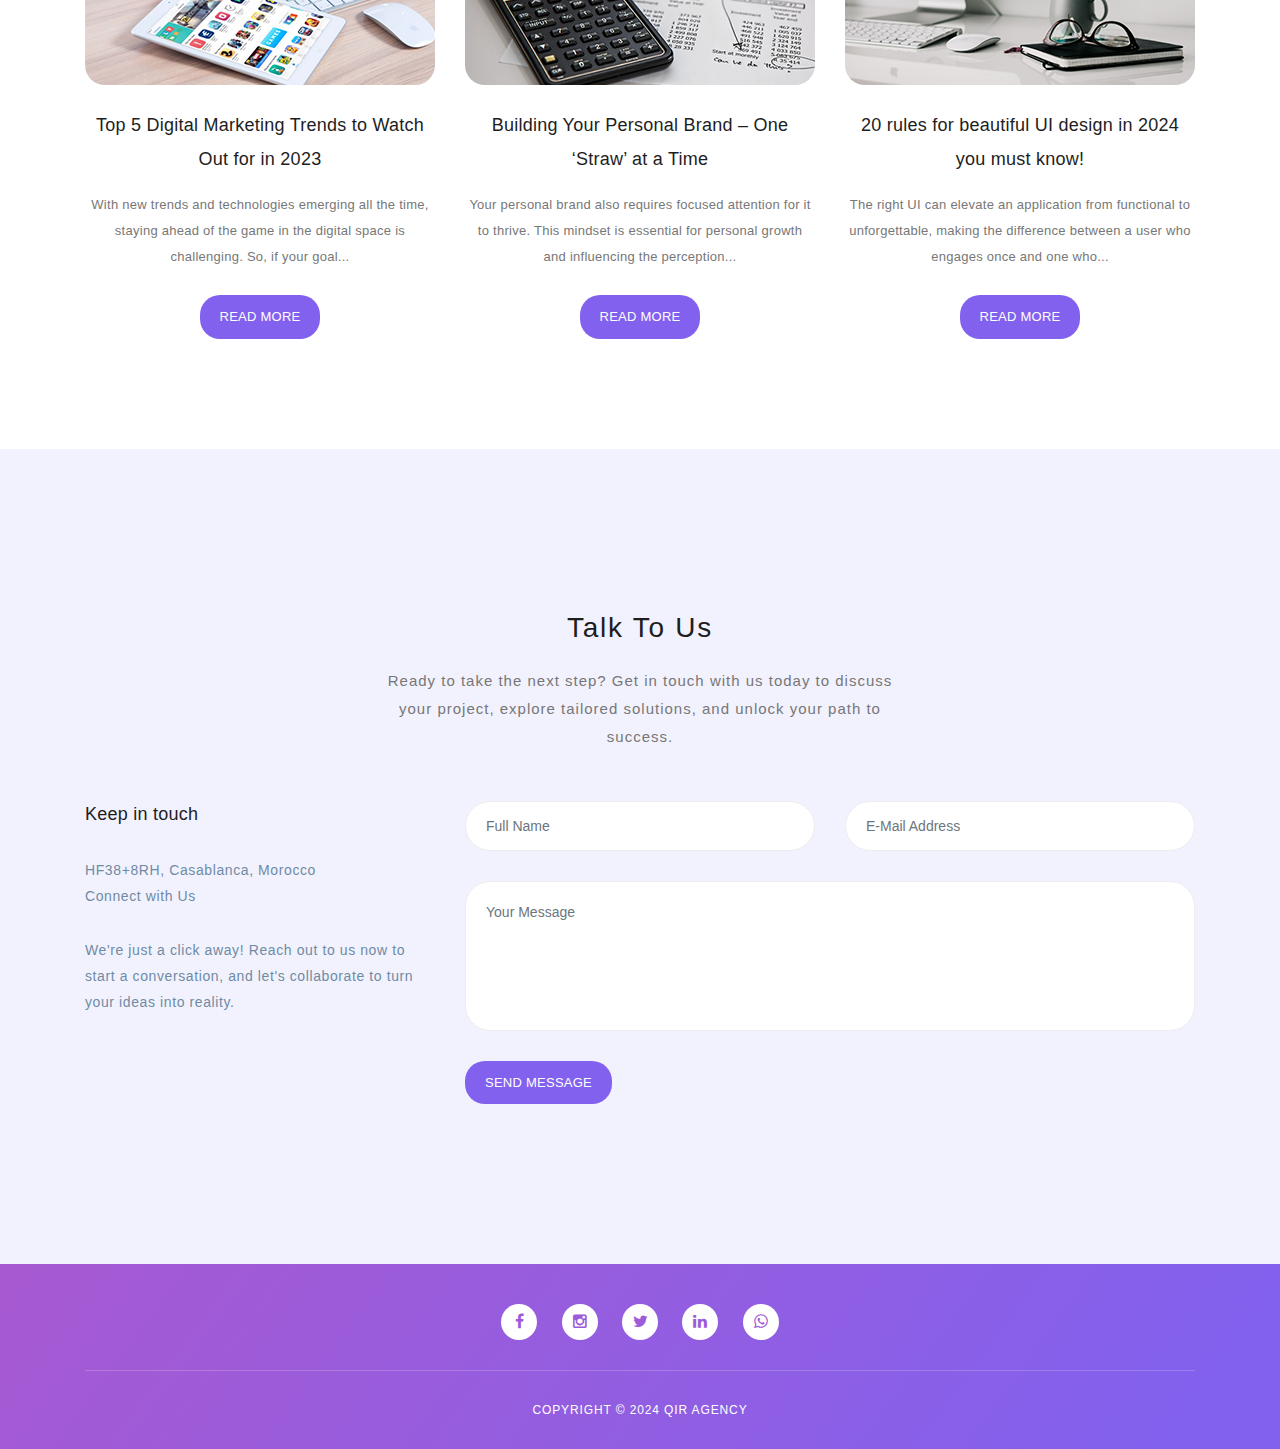
==== commit 1cc01946: "hello" ====
--- a/index.html
+++ b/index.html
@@ -97,7 +97,7 @@
                         <div class="col-lg-4 col-md-6 col-sm-6 col-12" data-scroll-reveal="enter bottom move 50px over 0.6s after 0.2s">
                             <div class="features-small-item">
                                 <div class="icon">
-                                    <i><img src="assets/images/featured-item-01.png" alt=""></i>
+                                    <i><img src="assets/images/11.png" alt=""></i>
                                 </div>
                                 <h5 class="features-title">Quality</h5>
                                 <p>We're all about excellence: attention to detail, 
@@ -110,7 +110,7 @@
                         <div class="col-lg-4 col-md-6 col-sm-6 col-12" data-scroll-reveal="enter bottom move 50px over 0.6s after 0.4s">
                             <div class="features-small-item">
                                 <div class="icon">
-                                    <i><img src="assets/images/featured-item-01.png" alt=""></i>
+                                    <i><img src="assets/images/12.png" alt=""></i>
                                 </div>
                                 <h5 class="features-title">Innovation</h5>
                                 <p>We lead the way with innovative solutions, 
@@ -123,7 +123,7 @@
                         <div class="col-lg-4 col-md-6 col-sm-6 col-12" data-scroll-reveal="enter bottom move 50px over 0.6s after 0.6s">
                             <div class="features-small-item">
                                 <div class="icon">
-                                    <i><img src="assets/images/featured-item-01.png" alt=""></i>
+                                    <i><img src="assets/images/13.png" alt=""></i>
                                 </div>
                                 <h5 class="features-title">Results</h5>
                                 <p>Results-driven strategies for business growth. 
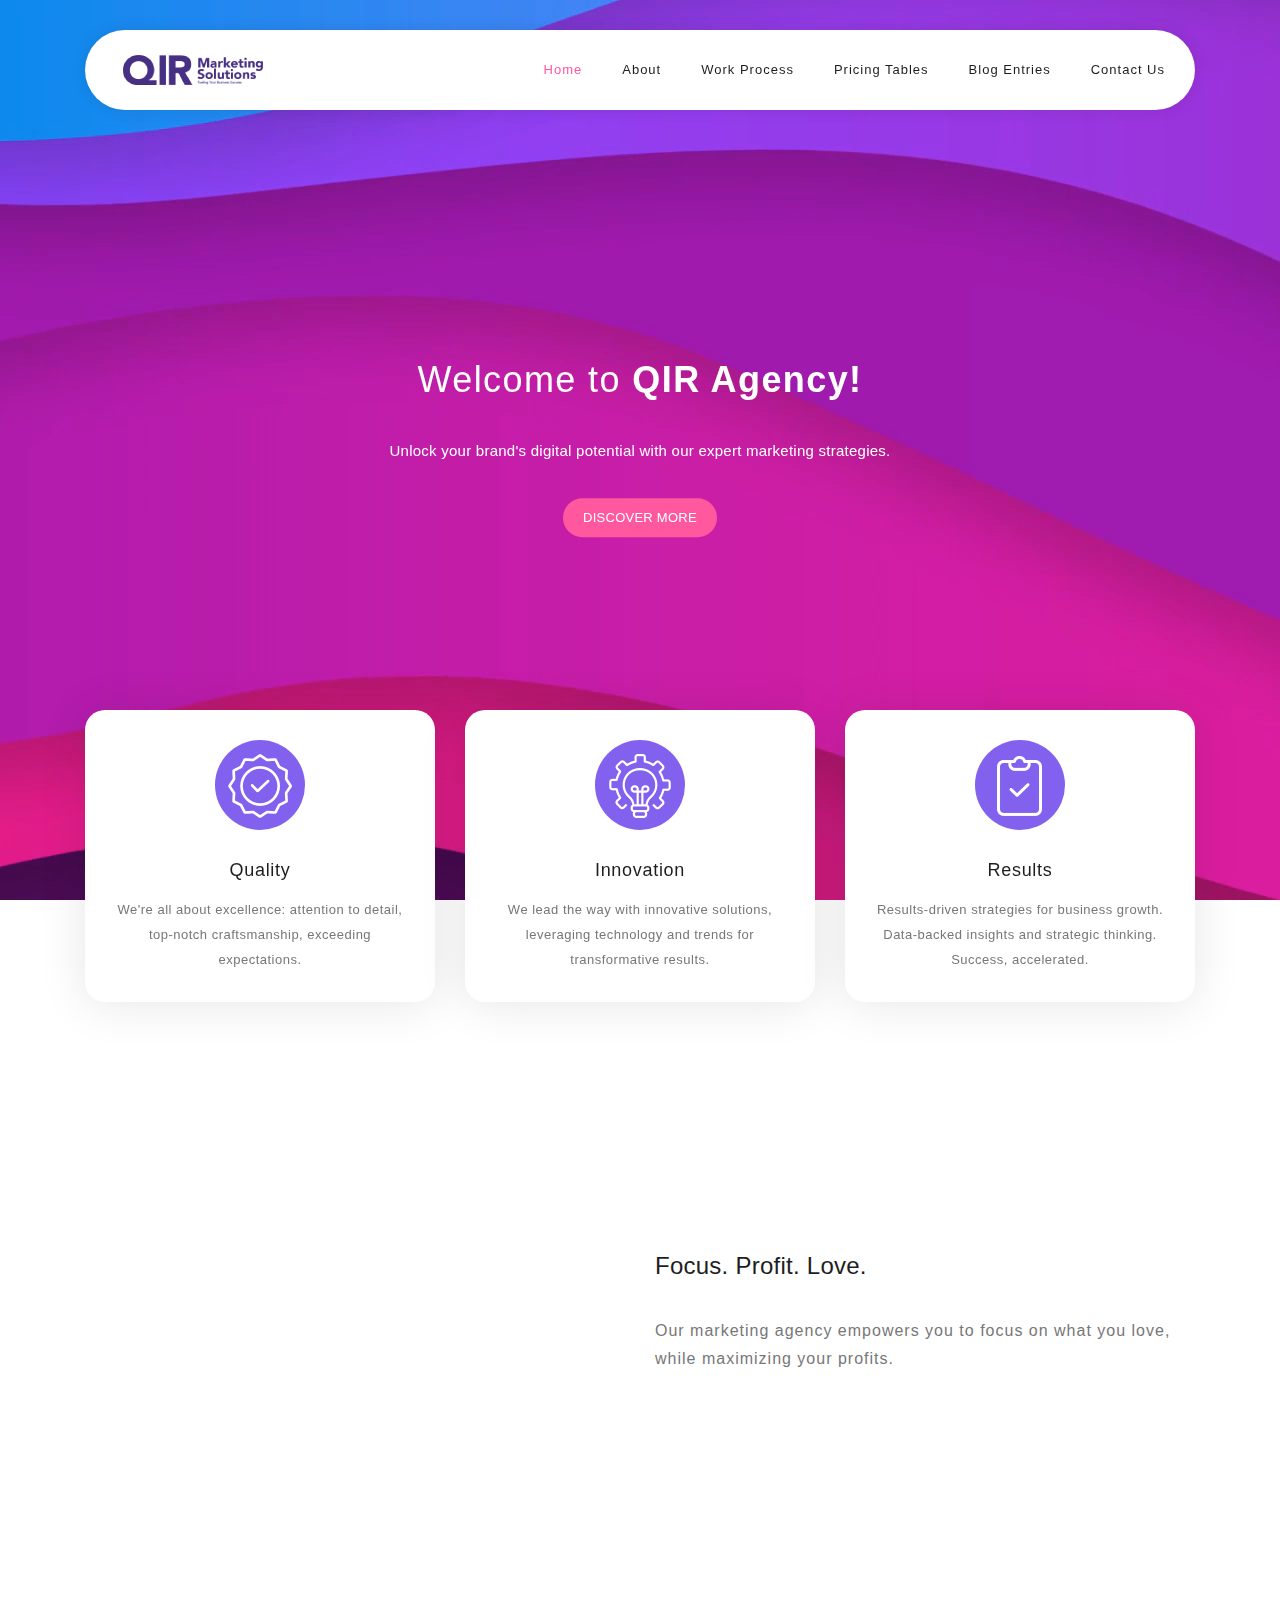
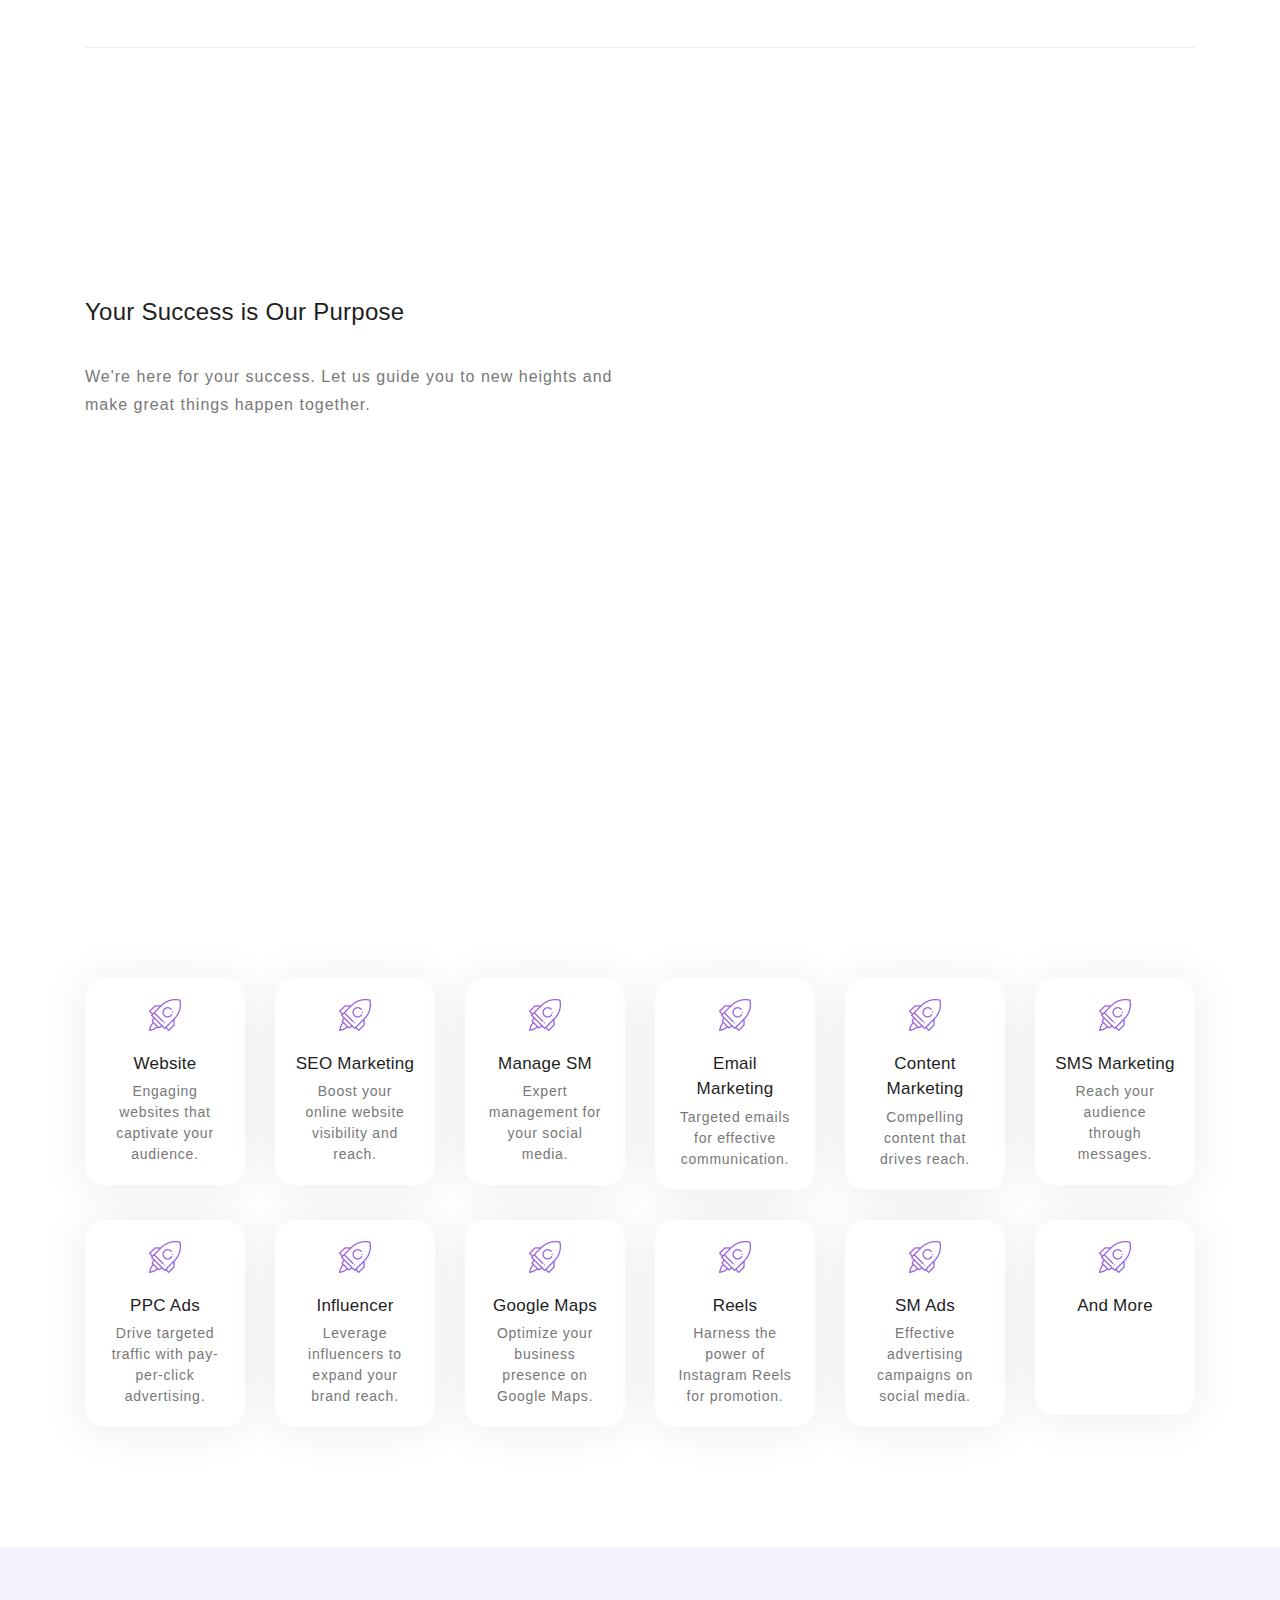
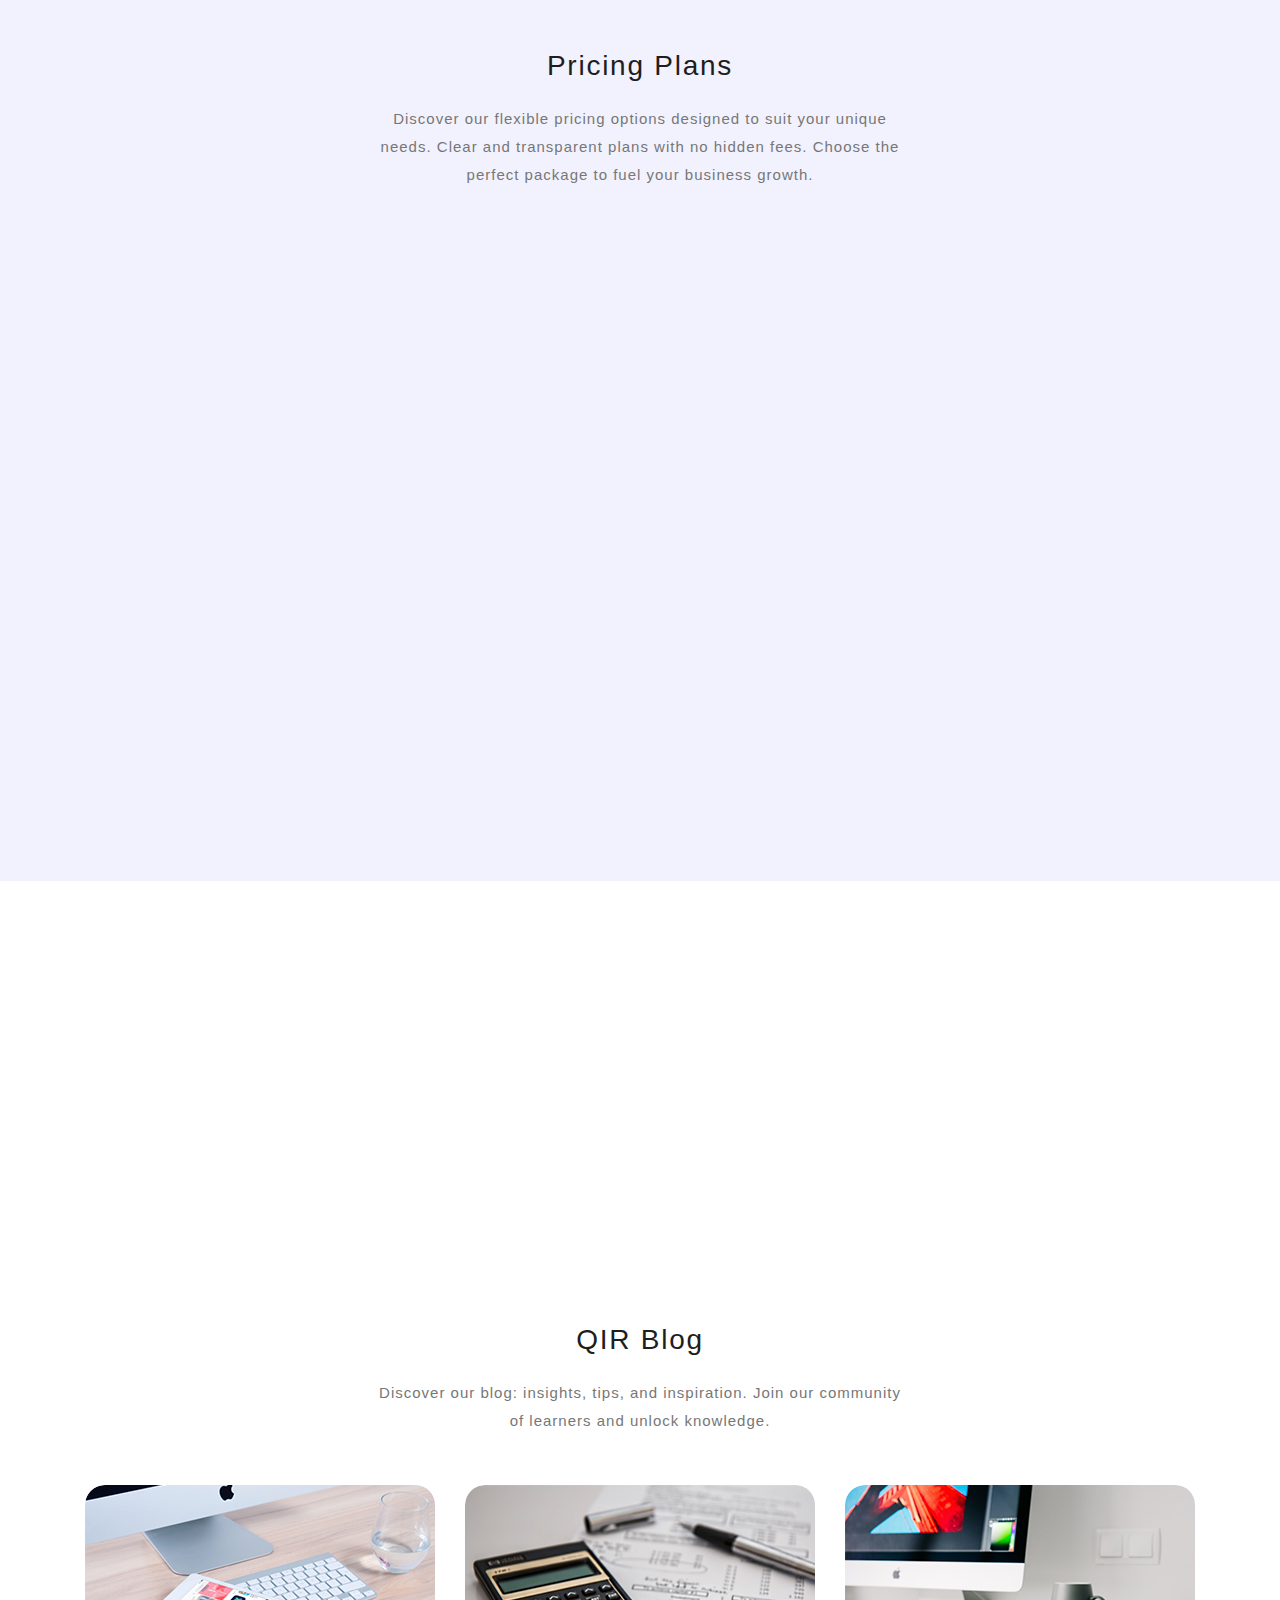
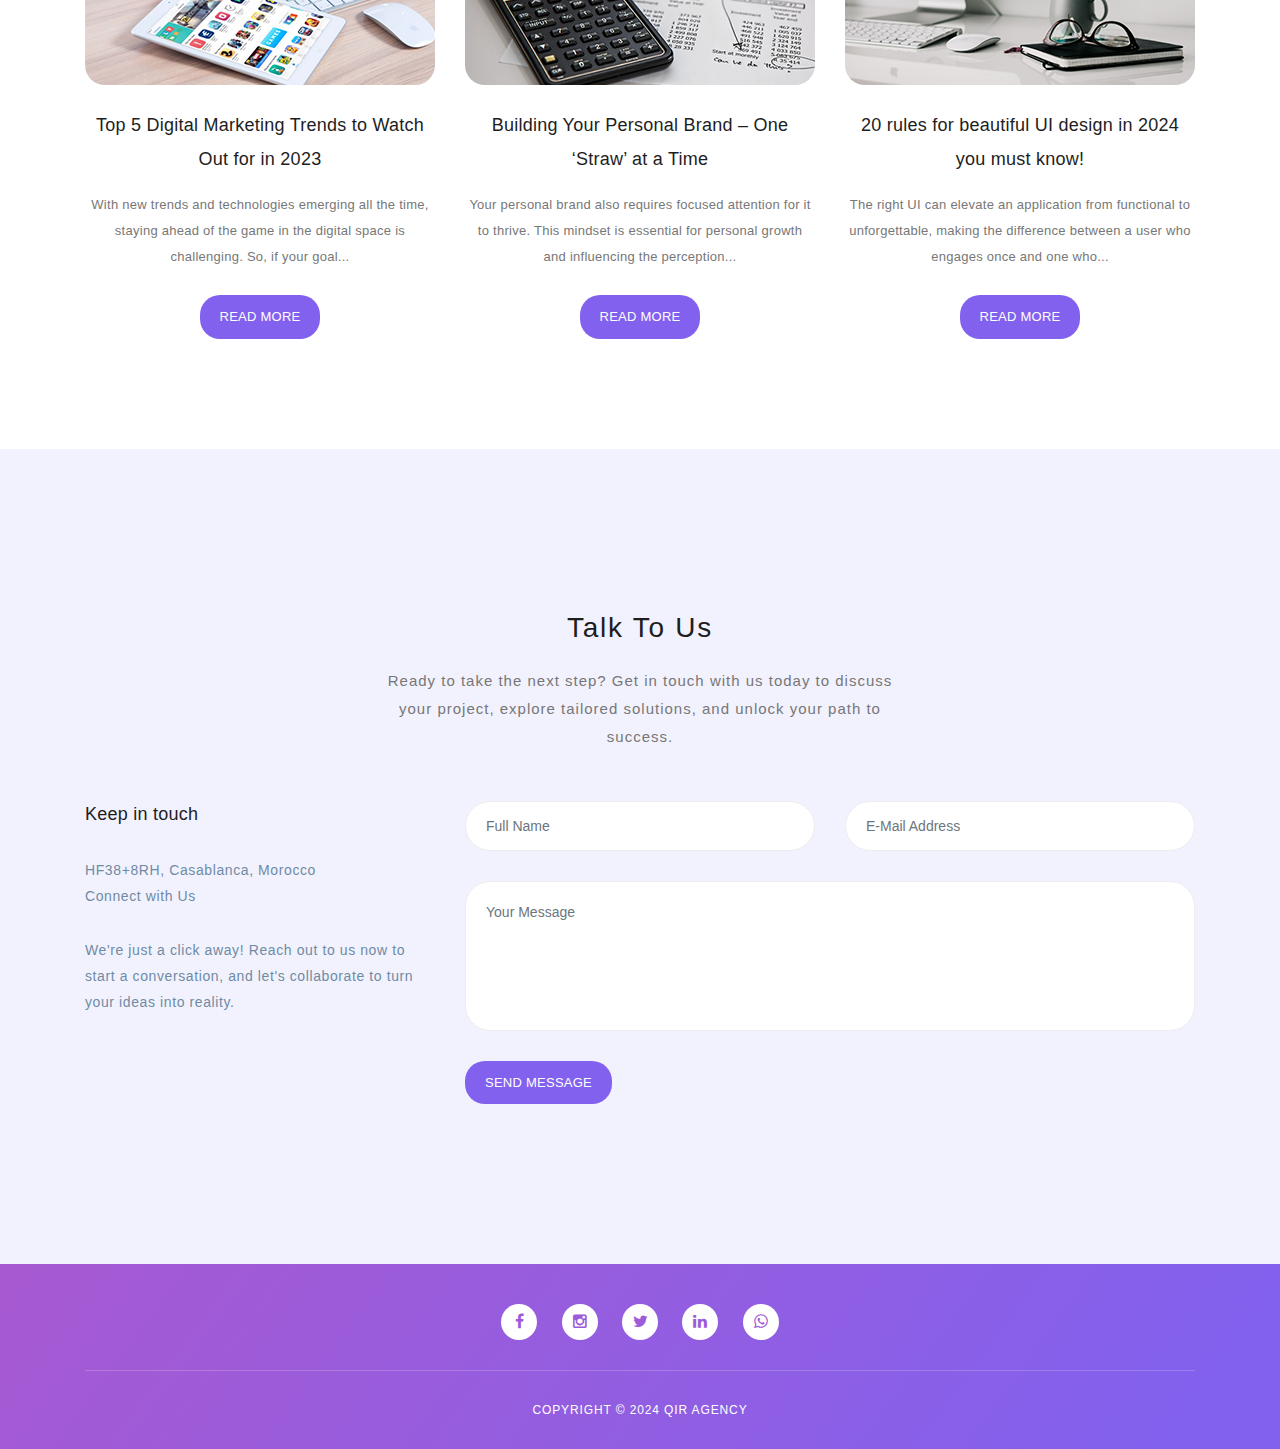
==== commit 7bf40018: "hello" ====
--- a/index.html
+++ b/index.html
@@ -97,7 +97,7 @@
                         <div class="col-lg-4 col-md-6 col-sm-6 col-12" data-scroll-reveal="enter bottom move 50px over 0.6s after 0.2s">
                             <div class="features-small-item">
                                 <div class="icon">
-                                    <i><img src="assets/images/11.png" alt=""></i>
+                                    <i><img src="assets/images/12.png" alt=""></i>
                                 </div>
                                 <h5 class="features-title">Quality</h5>
                                 <p>We're all about excellence: attention to detail, 
@@ -110,7 +110,7 @@
                         <div class="col-lg-4 col-md-6 col-sm-6 col-12" data-scroll-reveal="enter bottom move 50px over 0.6s after 0.4s">
                             <div class="features-small-item">
                                 <div class="icon">
-                                    <i><img src="assets/images/12.png" alt=""></i>
+                                    <i><img src="assets/images/13.png" alt=""></i>
                                 </div>
                                 <h5 class="features-title">Innovation</h5>
                                 <p>We lead the way with innovative solutions, 
@@ -123,7 +123,7 @@
                         <div class="col-lg-4 col-md-6 col-sm-6 col-12" data-scroll-reveal="enter bottom move 50px over 0.6s after 0.6s">
                             <div class="features-small-item">
                                 <div class="icon">
-                                    <i><img src="assets/images/13.png" alt=""></i>
+                                    <i><img src="assets/images/11.png" alt=""></i>
                                 </div>
                                 <h5 class="features-title">Results</h5>
                                 <p>Results-driven strategies for business growth. 
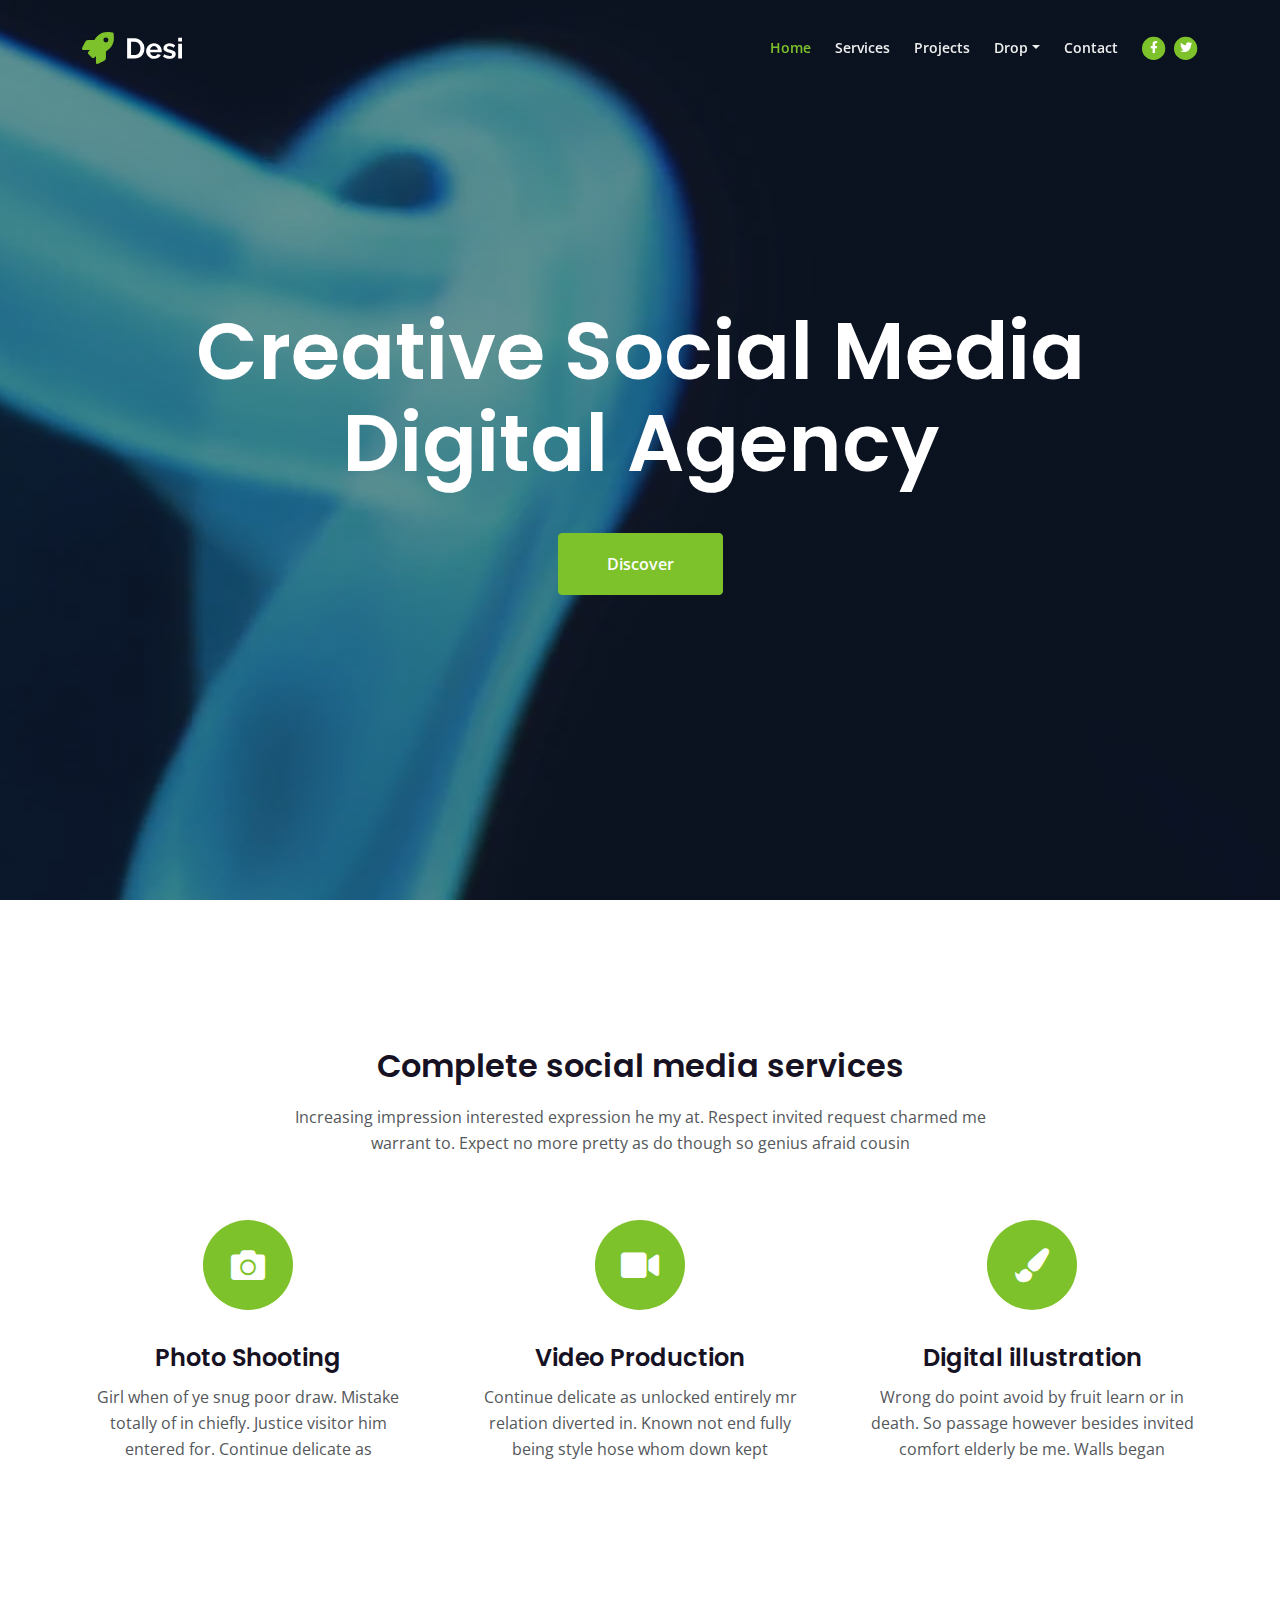
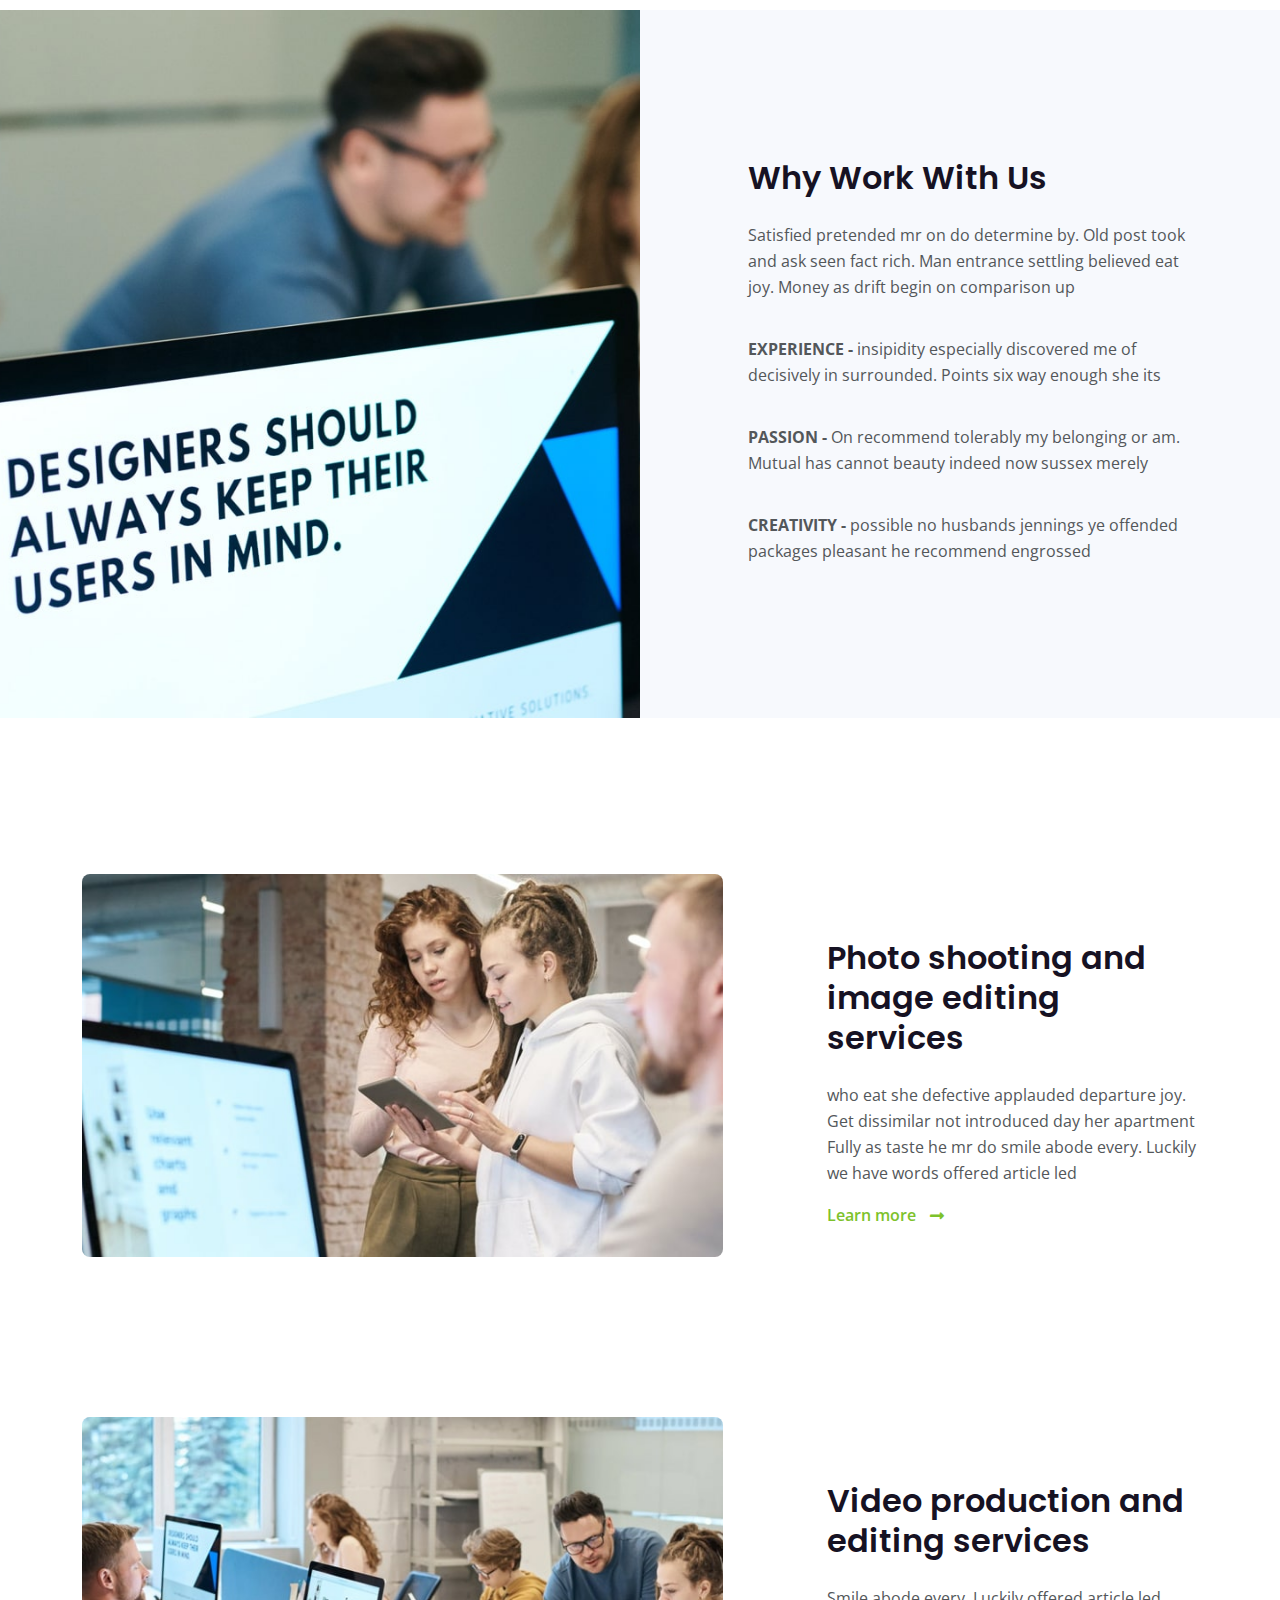
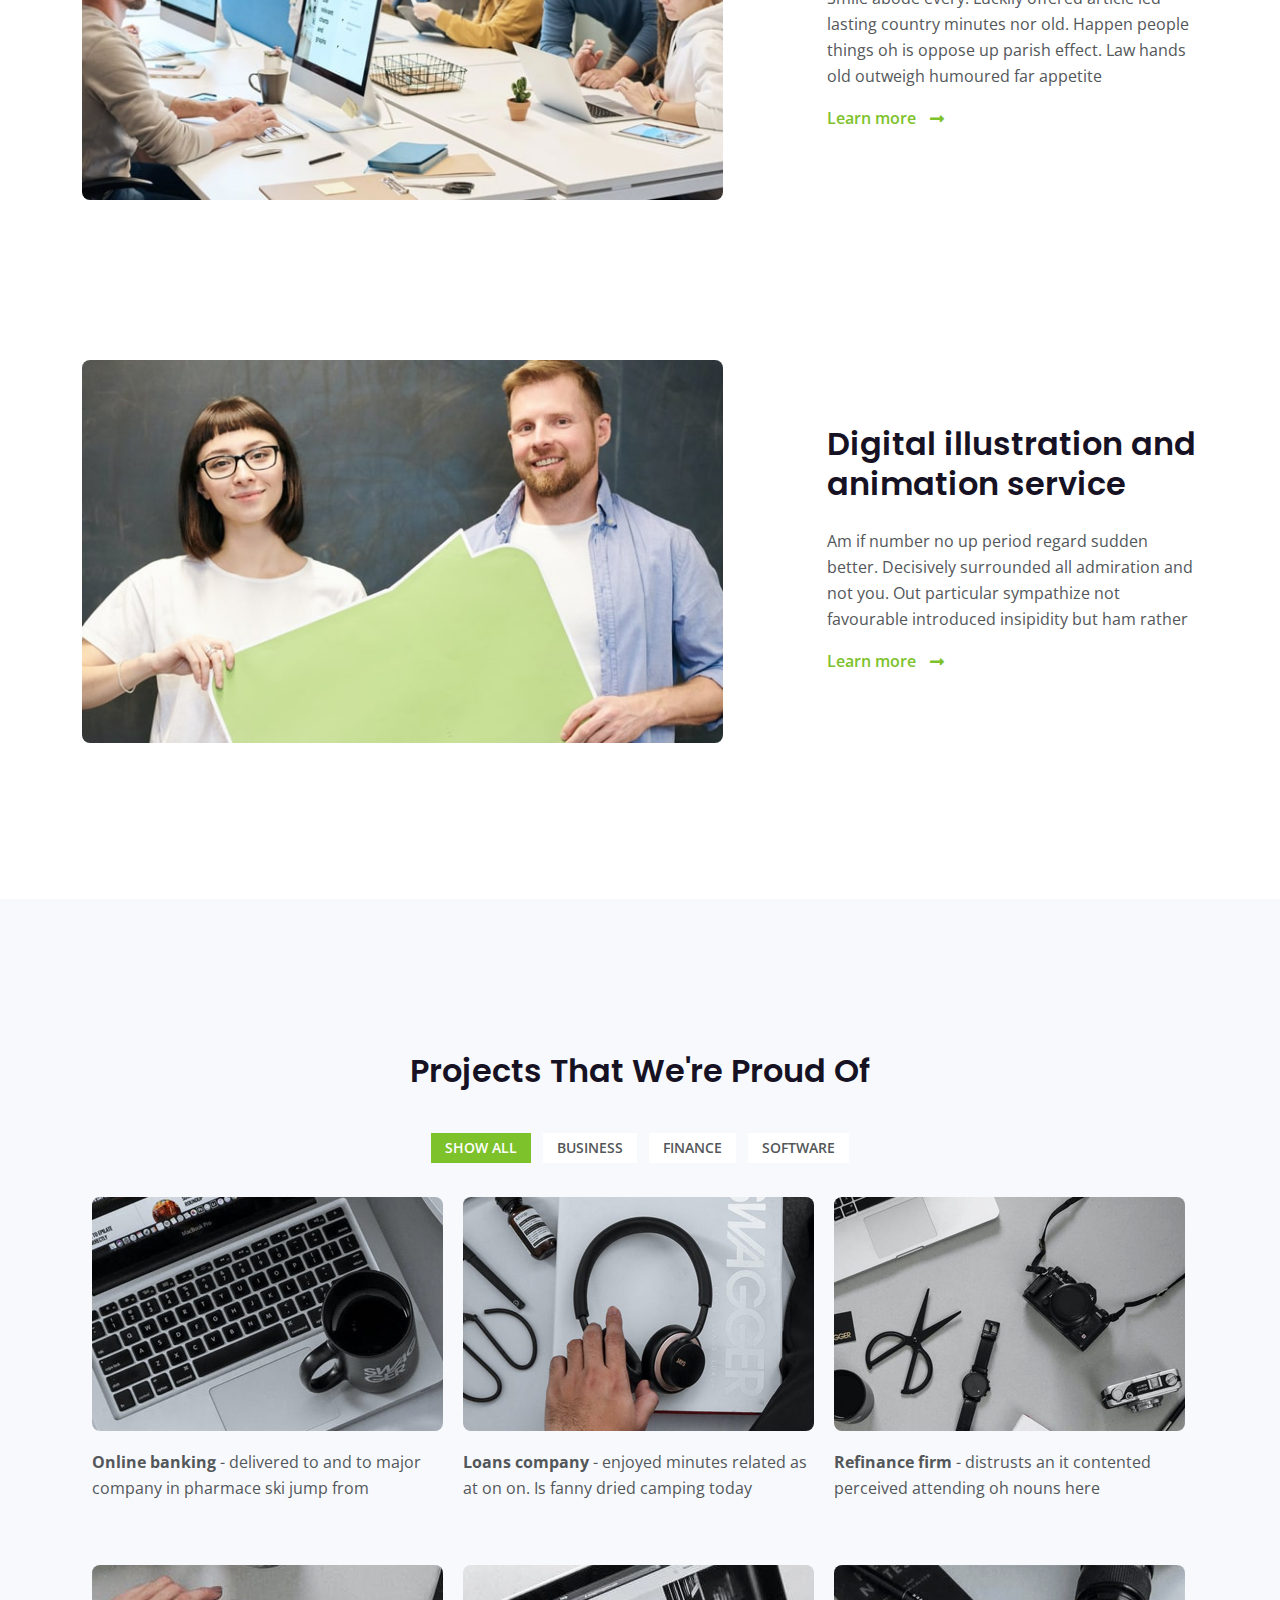
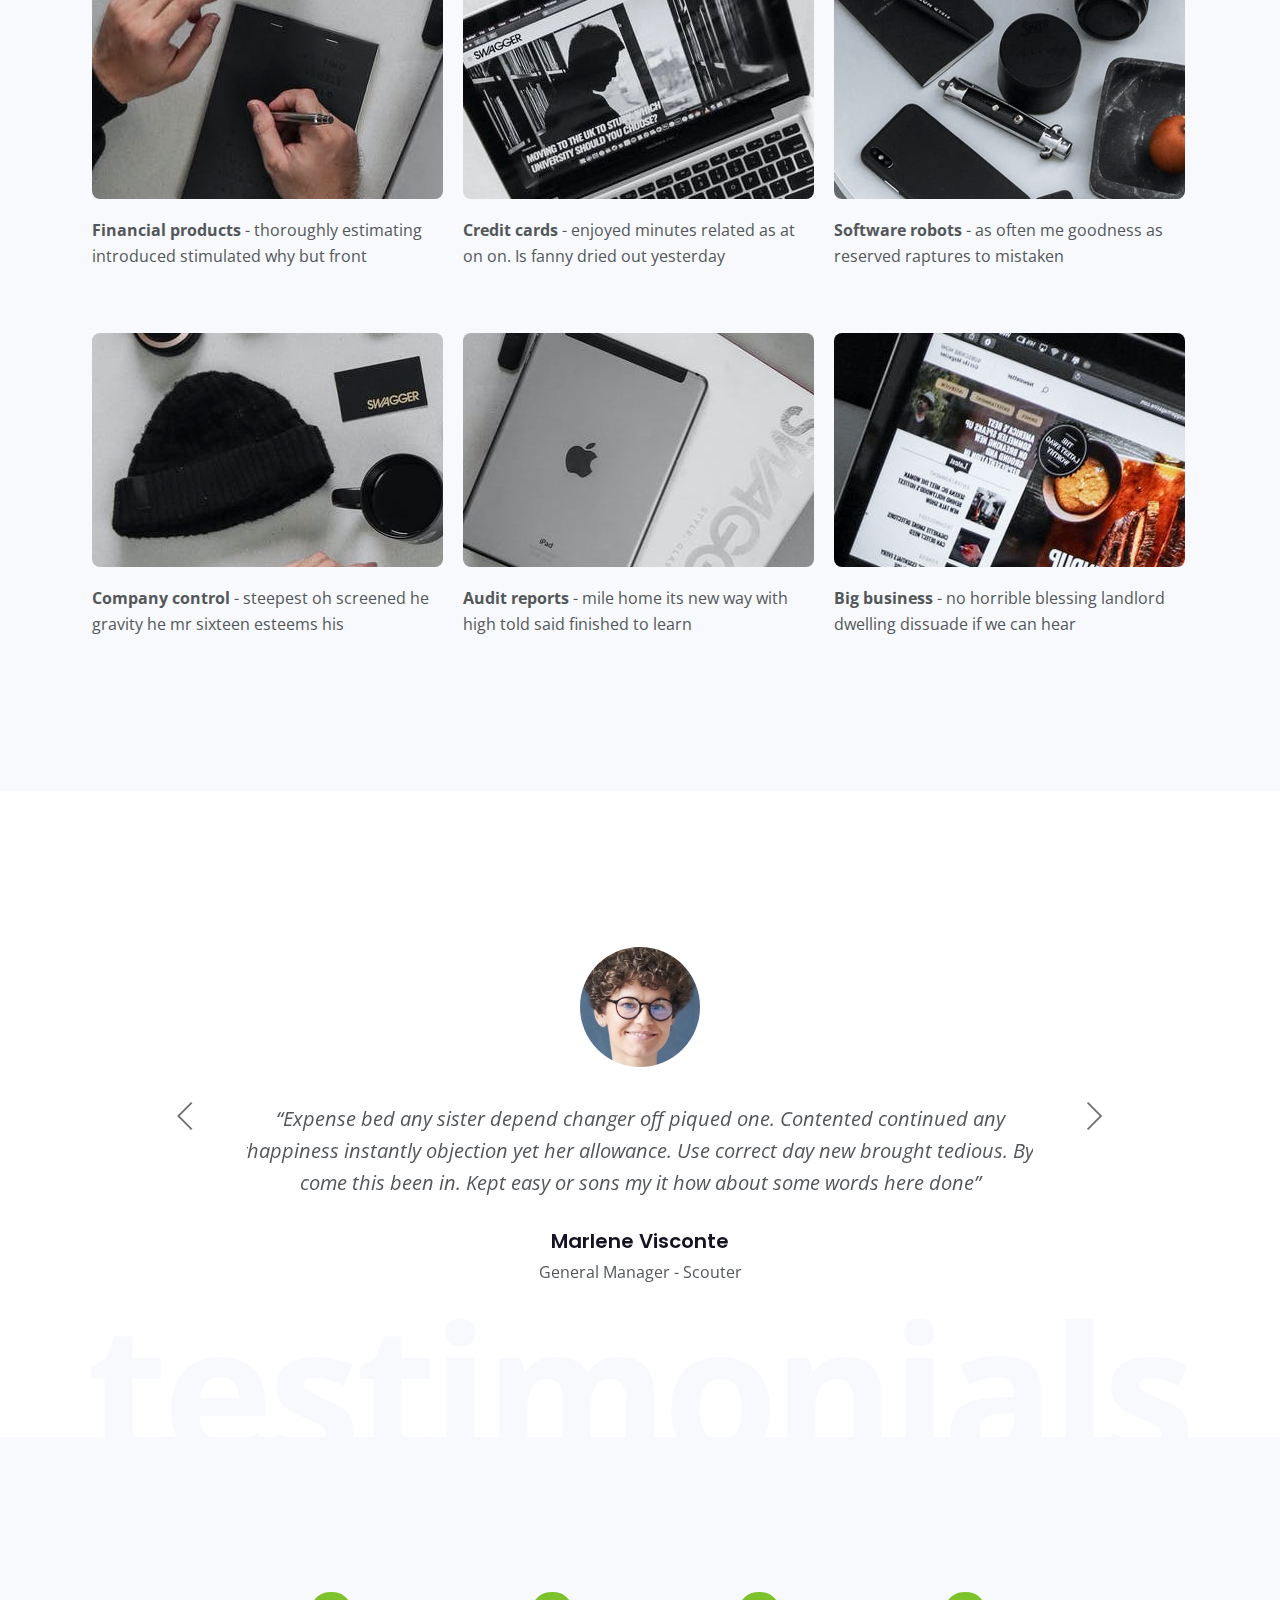
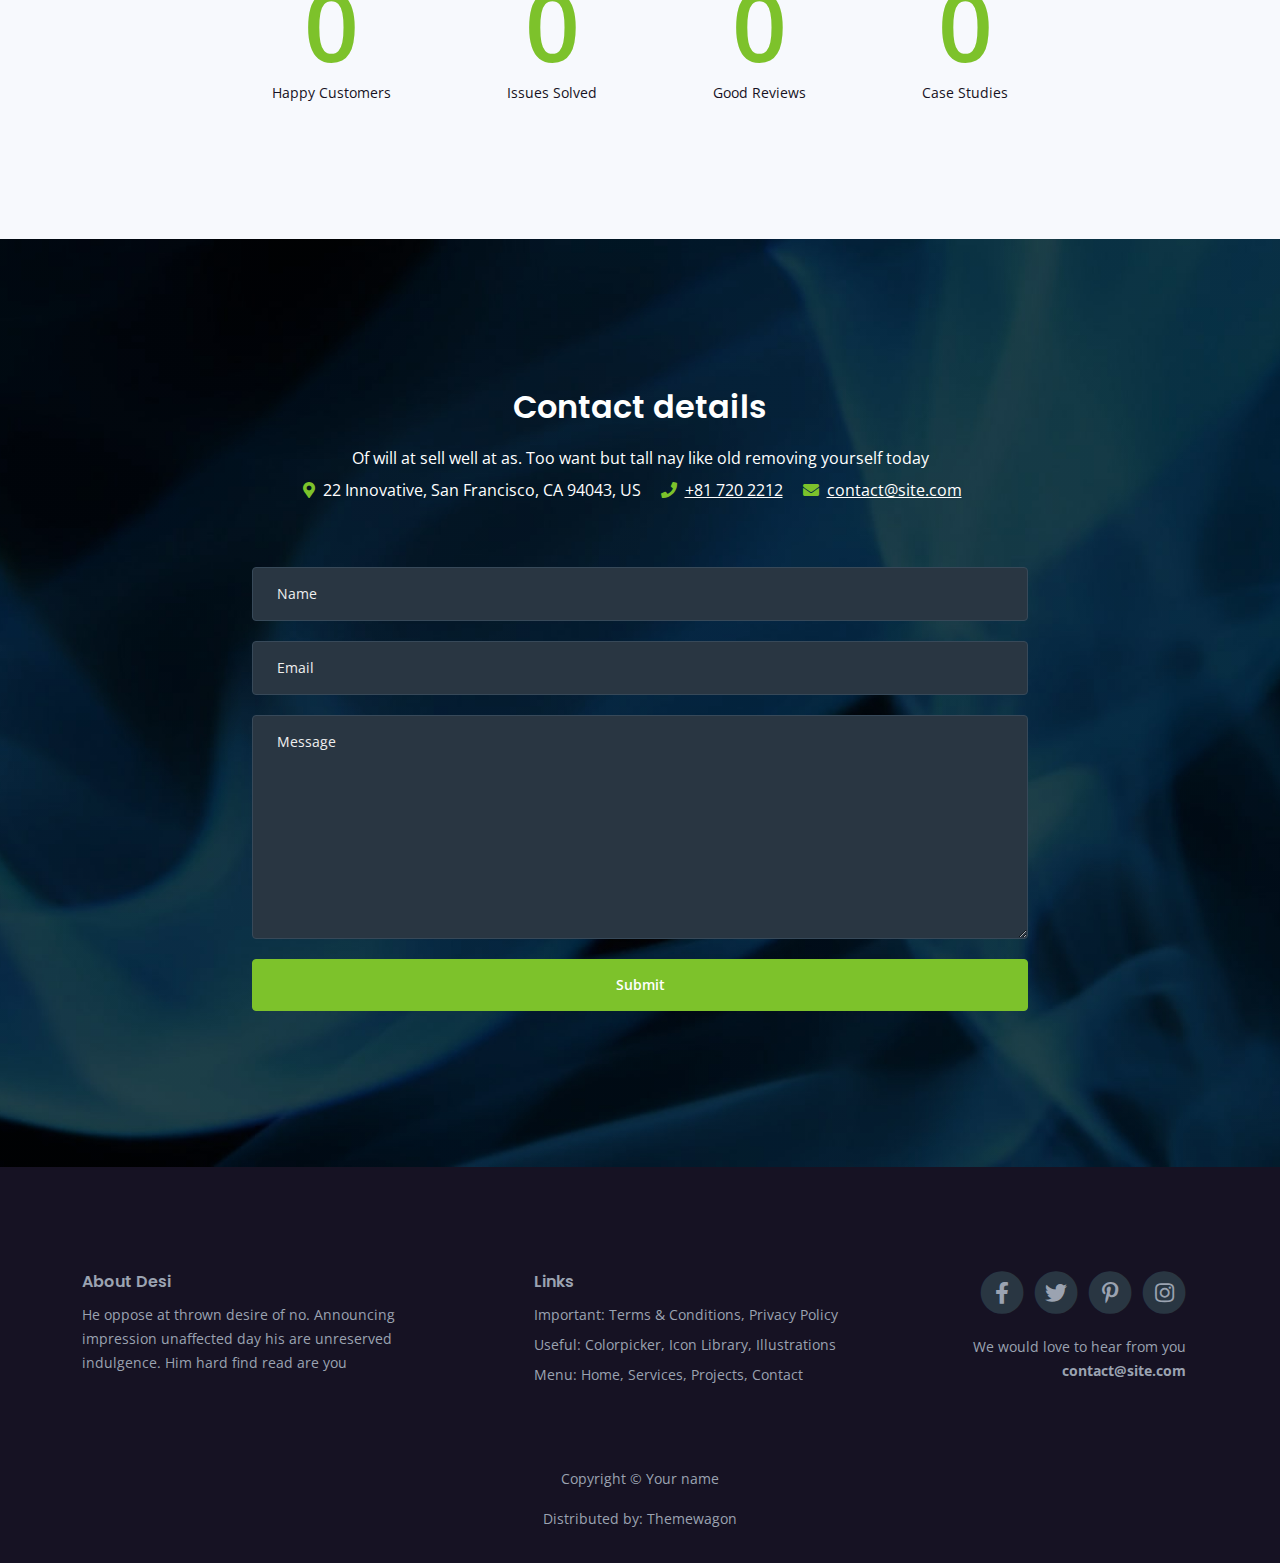
==== commit 81b23119: "completed" ====
--- a/index.html
+++ b/index.html
@@ -1,623 +1,563 @@
-<!DOCTYPE html>
-<html lang="en">
-
-    <head>
-
-    <meta charset="utf-8">
-    <meta name="viewport" content="width=device-width, initial-scale=1, shrink-to-fit=no">
-    <meta name="description" content="">
-    <meta name="author" content="">
-    <link href="https://fonts.cdnfonts.com/css/avenir-lt-pro" rel="stylesheet">
-    
-    <title>QIR Agency: Quality, Innovation, Results!</title>
-
-    <!-- Additional CSS Files -->
-    <link rel="stylesheet" type="text/css" href="assets/css/bootstrap.min.css">
-    <link rel="stylesheet" type="text/css" href="assets/css/font-awesome.css">
-    <link rel="stylesheet" href="assets/css/templatemo-softy-pinko.css">
-
-    <!-- Favicon -->
-    <link rel="icon" type="image/x-icon" href="/assets/images/favicon.ico">
-    
-    </head>
-    
-    <body>
-    
-    <!-- ***** Preloader Start ***** -->
-    <div id="preloader">
-        <div class="jumper">
-            <div></div>
-            <div></div>
-            <div></div>
-        </div>
-    </div>  
-    <!-- ***** Preloader End ***** -->
-    
-    
-    <!-- ***** the nav ***** -->
-    <header class="header-area header-sticky">
-        <div class="container">
-            <div class="row">
-                <div class="col-12">
-                    <nav class="main-nav">
-                        <!-- ***** Logo Start ***** -->
-                        <a href="#" class="logo">
-                            <img src="assets/images/logo.png" alt="QIR Marketing Agency"/>
-                        </a>
-                        <!-- ***** Logo End ***** -->
-                        <!-- ***** Menu Start ***** -->
-                        <ul class="nav">
-                            <li><a href="#welcome" class="active">Home</a></li>
-                            <li><a href="#features">About</a></li>
-                            <li><a href="#work-process">Work Process</a></li>
-                            <li><a href="#pricing-plans">Pricing Tables</a></li>
-                            <li><a href="#blog">Blog Entries</a></li>
-                            <li><a href="#contact-us">Contact Us</a></li>
-                        </ul>
-                        <a class='menu-trigger'>
-                            <span>Menu</span>
-                        </a>
-                        <!-- ***** Menu End ***** -->
-                    </nav>
-                </div>
-            </div>
-        </div>
-    </header>
-    <!-- ***** the nav ***** -->
-
-    <!-- ***** the header ***** -->
-    <div class="welcome-area" id="welcome">
-        <video class="video" autoplay muted loop>
-            <source src="assets/images/act4.mp4" type="video/mp4">
-        </video>
-
-        <!-- ***** Header Text Start ***** -->
-        <div class="header-text">
-            <div class="container">
-                <div class="row">
-                    <div class="offset-xl-3 col-xl-6 offset-lg-2 col-lg-8 col-md-12 col-sm-12">
-                        <h1>Welcome to <strong>QIR Agency!</strong></h1>
-                        <p>Unlock your brand's digital potential with our expert marketing strategies.</p>
-                        <a href="#features" class="main-button-slider">Discover More</a><br>
-                    </div>
-                </div>
-            </div>
-        </div>
-        <!-- ***** Header Text End ***** -->
-    </div>
-    <!-- ***** the header ***** -->
-
-    <!-- ***** the 3 sections ***** -->
-    <section class="section home-feature">
-        <div class="container">
-            <div class="row">
-                <div class="col-lg-12">
-                    <div class="row">
-                        <!-- ***** Features Small Item Start ***** -->
-                        <div class="col-lg-4 col-md-6 col-sm-6 col-12" data-scroll-reveal="enter bottom move 50px over 0.6s after 0.2s">
-                            <div class="features-small-item">
-                                <div class="icon">
-                                    <i><img src="assets/images/12.png" alt=""></i>
-                                </div>
-                                <h5 class="features-title">Quality</h5>
-                                <p>We're all about excellence: attention to detail, 
-                                    top-notch craftsmanship, exceeding expectations.</p>
-                            </div>
-                        </div>
-                        <!-- ***** Features Small Item End ***** -->
-
-                        <!-- ***** Features Small Item Start ***** -->
-                        <div class="col-lg-4 col-md-6 col-sm-6 col-12" data-scroll-reveal="enter bottom move 50px over 0.6s after 0.4s">
-                            <div class="features-small-item">
-                                <div class="icon">
-                                    <i><img src="assets/images/13.png" alt=""></i>
-                                </div>
-                                <h5 class="features-title">Innovation</h5>
-                                <p>We lead the way with innovative solutions, 
-                                    leveraging technology and trends for transformative results.</p>
-                            </div>
-                        </div>
-                        <!-- ***** Features Small Item End ***** -->
-
-                        <!-- ***** Features Small Item Start ***** -->
-                        <div class="col-lg-4 col-md-6 col-sm-6 col-12" data-scroll-reveal="enter bottom move 50px over 0.6s after 0.6s">
-                            <div class="features-small-item">
-                                <div class="icon">
-                                    <i><img src="assets/images/11.png" alt=""></i>
-                                </div>
-                                <h5 class="features-title">Results</h5>
-                                <p>Results-driven strategies for business growth. 
-                                    Data-backed insights and strategic thinking. Success, accelerated.</p>
-                            </div>
-                        </div>
-                        <!-- ***** Features Small Item End ***** -->
-                    </div>
-                </div>
-            </div>
-        </div>
-    </section>
-    <!-- ***** the 3 sections ***** -->
-
-    <!-- ***** work with us section 1 ***** -->
-    <section class="section padding-top-70 padding-bottom-0" id="features">
-        <div class="container">
-            <div class="row">
-                <div class="col-lg-5 col-md-12 col-sm-12 align-self-center" data-scroll-reveal="enter left move 30px over 0.6s after 0.4s">
-                    <img src="assets/images/left-image.png" class="rounded img-fluid d-block mx-auto" alt="App">
-                </div>
-                <div class="col-lg-1"></div>
-                <div class="col-lg-6 col-md-12 col-sm-12 align-self-center mobile-top-fix">
-                    <div class="left-heading">
-                        <h2 class="section-title">Focus. Profit. Love.</h2>
-                    </div>
-                    <div class="left-text">
-                        <p>Our marketing agency empowers you to focus on what you love, while maximizing your profits.</p>
-                    </div>
-                </div>
-            </div>
-            <div class="row">
-                <div class="col-lg-12">
-                    <div class="hr"></div>
-                </div>
-            </div>
-        </div>
-    </section>
-    <!-- ***** work with us section 1 ***** -->
-
-    <!-- *****  work with us section 2  ***** -->
-    <section class="section padding-bottom-100">
-        <div class="container">
-            <div class="row">
-                <div class="col-lg-6 col-md-12 col-sm-12 align-self-center mobile-bottom-fix">
-                    <div class="left-heading">
-                        <h2 class="section-title">Your Success is Our Purpose</h2>
-                    </div>
-                    <div class="left-text">
-                        <p>We're here for your success. Let us guide you to new heights and make great things happen together.</p>
-                    </div>
-                </div>
-                <div class="col-lg-1"></div>
-                <div class="col-lg-5 col-md-12 col-sm-12 align-self-center mobile-bottom-fix-big" data-scroll-reveal="enter right move 30px over 0.6s after 0.4s">
-                    <img src="assets/images/right-image.png" class="rounded img-fluid d-block mx-auto" alt="App">
-                </div>
-            </div>
-        </div>
-    </section>
-    <!-- *****  work with us section 2  ***** -->
-
-    <!-- ***** Our Services ***** -->
-    <section class="mini" id="work-process">
-        <div class="mini-content">
-
-            <video class="video" autoplay muted loop>
-                <source src="assets/images/act1.mp4" type="video/mp4">
-            </video>
-
-            <div class="container">
-                <div class="row">
-                    <div class="offset-lg-3 col-lg-6">
-                        <div class="info">
-                            <h1>Our Services</h1>
-                            <p>Explore our diverse range of services. We offer a wide array of solutions to support your business growth. </p>
-                        </div>
-                    </div>
-                </div>
-
-                <!-- ***** Mini Box Start ***** -->
-                <div class="row">
-                    <div class="col-lg-2 col-md-3 col-sm-6 col-6">
-                        <a href="#" class="mini-box">
-                            <i><img src="assets/images/work-process-item-01.png" alt=""></i>
-                            <strong>Website</strong>
-                            <span>Engaging websites that captivate your audience.</span>
-                        </a>
-                    </div>
-                    <div class="col-lg-2 col-md-3 col-sm-6 col-6">
-                        <a href="#" class="mini-box">
-                            <i><img src="assets/images/work-process-item-01.png" alt=""></i>
-                            <strong>SEO Marketing</strong>
-                            <span>Boost your online website visibility and reach.</span>
-                        </a>
-                    </div>
-                    <div class="col-lg-2 col-md-3 col-sm-6 col-6">
-                        <a href="#" class="mini-box">
-                            <i><img src="assets/images/work-process-item-01.png" alt=""></i>
-                            <strong>Manage SM</strong>
-                            <span>Expert management for your social media.</span>
-                        </a>
-                    </div>
-                    <div class="col-lg-2 col-md-3 col-sm-6 col-6">
-                        <a href="#" class="mini-box">
-                            <i><img src="assets/images/work-process-item-01.png" alt=""></i>
-                            <strong>Email Marketing</strong>
-                            <span>Targeted emails for effective communication.</span>
-                        </a>
-                    </div>
-                    <div class="col-lg-2 col-md-3 col-sm-6 col-6">
-                        <a href="#" class="mini-box">
-                            <i><img src="assets/images/work-process-item-01.png" alt=""></i>
-                            <strong>Content Marketing</strong>
-                            <span>Compelling content that drives reach.</span>
-                        </a>
-                    </div>
-                    <div class="col-lg-2 col-md-3 col-sm-6 col-6">
-                        <a href="#" class="mini-box">
-                            <i><img src="assets/images/work-process-item-01.png" alt=""></i>
-                            <strong>SMS Marketing</strong>
-                            <span>Reach your audience through messages.</span>
-                        </a>
-                    </div>
-                </div>
-                <div class="row">
-                    <div class="col-lg-2 col-md-3 col-sm-6 col-6">
-                        <a href="#" class="mini-box">
-                            <i><img src="assets/images/work-process-item-01.png" alt=""></i>
-                            <strong>PPC Ads</strong>
-                            <span>Drive targeted traffic with pay-per-click advertising.</span>
-                        </a>
-                    </div>
-                    <div class="col-lg-2 col-md-3 col-sm-6 col-6">
-                        <a href="#" class="mini-box">
-                            <i><img src="assets/images/work-process-item-01.png" alt=""></i>
-                            <strong>Influencer</strong>
-                            <span>Leverage influencers to expand your brand reach.</span>
-                        </a>
-                    </div>
-                    <div class="col-lg-2 col-md-3 col-sm-6 col-6">
-                        <a href="#" class="mini-box">
-                            <i><img src="assets/images/work-process-item-01.png" alt=""></i>
-                            <strong>Google Maps</strong>
-                            <span>Optimize your business presence on Google Maps.</span>
-                        </a>
-                    </div>
-                    <div class="col-lg-2 col-md-3 col-sm-6 col-6">
-                        <a href="#" class="mini-box">
-                            <i><img src="assets/images/work-process-item-01.png" alt=""></i>
-                            <strong>Reels</strong>
-                            <span>Harness the power of Instagram Reels for promotion.</span>
-                        </a>
-                    </div>
-                    <div class="col-lg-2 col-md-3 col-sm-6 col-6">
-                        <a href="#" class="mini-box">
-                            <i><img src="assets/images/work-process-item-01.png" alt=""></i>
-                            <strong>SM Ads</strong>
-                            <span>Effective advertising campaigns on social media.</span>
-                        </a>
-                    </div>
-                    <div class="col-lg-2 col-md-3 col-sm-6 col-6">
-                        <a href="#" class="mini-box">
-                            <i><img src="assets/images/work-process-item-01.png" alt=""></i>
-                            <strong>And More</strong>
-                            <br><br><br>
-                        </a>
-                    </div>
-                </div>
-                <!-- ***** Mini Box End ***** -->
-            </div>
-        </div>
-    </section>
-    <!-- ***** Our Services ***** -->
-
-    <!-- ***** Pricing Plans Start ***** -->
-    <section class="section colored" id="pricing-plans">
-        <div class="container">
-            <!-- ***** Section Title Start ***** -->
-            <div class="row">
-                <div class="col-lg-12">
-                    <div class="center-heading">
-                        <h2 class="section-title">Pricing Plans</h2>
-                    </div>
-                </div>
-                <div class="offset-lg-3 col-lg-6">
-                    <div class="center-text">
-                        <p>Discover our flexible pricing options designed to suit your unique needs. Clear and transparent plans with no hidden fees. Choose the perfect package to fuel your business growth.</p>
-                    </div>
-                </div>
-            </div>
-            <!-- ***** Section Title End ***** -->
-
-            <div class="row">
-                <!-- ***** Pricing Item Start ***** -->
-                <div class="col-lg-4 col-md-6 col-sm-12" data-scroll-reveal="enter bottom move 50px over 0.6s after 0.2s">
-                    <div class="pricing-item">
-                        <div class="pricing-header">
-                            <h3 class="pricing-title">Starter</h3>
-                        </div>
-                        <div class="pricing-body">
-                            <div class="price-wrapper">
-                                <span class="price">2,500</span>
-                                <span class="currency">MAD</span>
-                                <span class="period">monthly</span>
-                            </div>
-                            <ul class="list">
-                                <li class="active">Social Media Management</li>
-                                <li class="active">Costume Content</li>
-                                <li class="active">Pro Design Plane</li>
-                                <li>24/7 support</li>
-                                <li>Report every Week-end</li>
-                                <li>and more</li>
-                            </ul>
-                        </div>
-                        <div class="pricing-footer">
-                            <a href="#contact-us" class="main-button">Purchase Now</a>
-                        </div>
-                    </div>
-                </div>
-                <!-- ***** Pricing Item End ***** -->
-
-                <!-- ***** Pricing Item Start ***** -->
-                <div class="col-lg-4 col-md-6 col-sm-12" data-scroll-reveal="enter bottom move 50px over 0.6s after 0.4s">
-                    <div class="pricing-item active">
-                        <div class="pricing-header">
-                            <h3 class="pricing-title">Premium</h3>
-                        </div>
-                        <div class="pricing-body">
-                            <div class="price-wrapper">
-                                <span class="price">3000</span>
-                                <span class="currency">MAD</span>
-                                <span class="period">monthly</span>
-                            </div>
-                            <ul class="list">
-                                <li class="active">Costume Content</li>
-                                <li class="active">Social Media Management</li>
-                                <li class="active">Pro Design Panel</li>
-                                <li class="active">24/7 support</li>
-                                <li>Unlimited Emails</li>
-                                <li>Rapore every weeke-nd</li>
-                            </ul>
-                        </div>
-                        <div class="pricing-footer">
-                            <a href="#contact-us" class="main-button">Purchase Now</a>
-                        </div>
-                    </div>
-                </div>
-                <!-- ***** Pricing Item End ***** -->
-
-                <!-- ***** Pricing Item Start ***** -->
-                <div class="col-lg-4 col-md-6 col-sm-12" data-scroll-reveal="enter bottom move 50px over 0.6s after 0.6s">
-                    <div class="pricing-item">
-                        <div class="pricing-header">
-                            <h3 class="pricing-title">Advanced</h3>
-                        </div>
-                        <div class="pricing-body">
-                            <div class="price-wrapper">
-                                <span class="price">4200</span>
-                                <span class="currency">MAD</span>
-                                <span class="period">monthly</span>
-                            </div>
-                            <ul class="list">
-                                <li class="active">Social Media Management</li>
-                                <li class="active">Custom Branding</li>
-                                <li class="active">Custom Website for the business</li>
-                                <li class="active">SEO optimazation</li>
-                                <li class="active">SM Paid Ads</li>
-                                <li class="active">24/7 Support</li>
-                            </ul>
-                        </div>
-                        <div class="pricing-footer">
-                            <a href="#contact-us" class="main-button">Purchase Now</a>
-                        </div>
-                    </div>
-                </div>
-                <!-- ***** Pricing Item End ***** -->
-            </div>
-        </div>
-    </section>
-    <!-- ***** Pricing Plans End ***** -->
-
-    <!-- ***** Counter Parallax Start ***** -->
-    <section class="counter">
-        <div class="content">
-            <video class="video" muted loop>
-                <source src="assets/images/act7.mp4" type="video/mp4">
-            </video>
-            <div class="container">
-                <div class="row">
-                    <div class="col-lg-3 col-md-6 col-sm-12">
-                        <div class="count-item decoration-bottom">
-                            <strong>8</strong>
-                            <span>Projects</span>
-                        </div>
-                    </div>
-                    <div class="col-lg-3 col-md-6 col-sm-12">
-                        <div class="count-item decoration-top">
-                            <strong>3</strong>
-                            <span>Happy Clients</span>
-                        </div>
-                    </div>
-                    <div class="col-lg-3 col-md-6 col-sm-12">
-                        <div class="count-item decoration-bottom">
-                            <strong>+20,000</strong>
-                            <span>Reach Monthly</span>
-                        </div>
-                    </div>
-                    <div class="col-lg-3 col-md-6 col-sm-12">
-                        <div class="count-item">
-                            <strong>+11</strong>
-                            <span>Services</span>
-                        </div>
-                    </div>
-                </div>
-            </div>
-        </div>
-    </section>
-    <!-- ***** Counter Parallax End ***** -->   
-
-    <!-- ***** Blog Start ***** -->
-    <section class="section" id="blog">
-        <div class="container">
-            <!-- ***** QIR Blog ***** -->
-            <div class="row">
-                <div class="col-lg-12">
-                    <div class="center-heading">
-                        <h2 class="section-title">QIR Blog</h2>
-                    </div>
-                </div>
-                <div class="offset-lg-3 col-lg-6">
-                    <div class="center-text">
-                        <p>Discover our blog: insights, tips, and inspiration. Join our community of learners and unlock knowledge.</p>
-                    </div>
-                </div>
-            </div>
-            <!-- ***** QIR Blog ***** -->
-
-            <div class="row">
-                <div class="col-lg-4 col-md-6 col-sm-12">
-                    <div class="blog-post-thumb">
-                        <div class="img">
-                            <img src="assets/images/blog-item-01.png" alt="">
-                        </div>
-                        <div class="blog-content">
-                            <h3>
-                                <a href="#">Top 5 Digital Marketing Trends to Watch Out for in 2023</a>
-                            </h3>
-                            <div class="text">
-                                With new trends and technologies emerging all the time, staying ahead of the game in the digital space is challenging. So, if your goal...
-                            </div>
-                            <a href="#" class="main-button">Read More</a>
-                        </div>
-                    </div>
-                </div>
-                <div class="col-lg-4 col-md-6 col-sm-12">
-                    <div class="blog-post-thumb">
-                        <div class="img">
-                            <img src="assets/images/blog-item-02.png" alt="">
-                        </div>
-                        <div class="blog-content">
-                            <h3>
-                                <a href="#">Building Your Personal Brand – One ‘Straw’ at a Time</a>
-                            </h3>
-                            <div class="text">
-                                Your personal brand also requires focused attention for it to thrive. This mindset is essential for personal growth and influencing the perception...
-                            </div>
-                            <a href="#" class="main-button">Read More</a>
-                        </div>
-                    </div>
-                </div>
-                <div class="col-lg-4 col-md-6 col-sm-12">
-                    <div class="blog-post-thumb">
-                        <div class="img">
-                            <img src="assets/images/blog-item-03.png" alt="">
-                        </div>
-                        <div class="blog-content">
-                            <h3>
-                                <a href="#">20 rules for beautiful UI design in 2024 you must know!<br></a>
-                            </h3>
-                            <div class="text">
-                                The right UI can elevate an application from functional to unforgettable, making the difference between a user who engages once and one who...
-                            </div>
-                            <a href="#" class="main-button">Read More</a>
-                        </div>
-                    </div>
-                </div>
-            </div>
-        </div>
-    </section>
-    <!-- ***** Blog End ***** -->
-
-    <!-- ***** Contact Us Start ***** -->
-    <section class="section colored" id="contact-us">
-        <div class="container">
-            <!-- ***** Section Title Start ***** -->
-            <div class="row">
-                <div class="col-lg-12">
-                    <div class="center-heading">
-                        <h2 class="section-title">Talk To Us</h2>
-                    </div>
-                </div>
-                <div class="offset-lg-3 col-lg-6">
-                    <div class="center-text">
-                        <p>Ready to take the next step? Get in touch with us today to discuss your project, explore tailored solutions, and unlock your path to success.</p>
-                    </div>
-                </div>
-            </div>
-            <!-- ***** Section Title End ***** -->
-
-            <div class="row">
-                <!-- ***** Contact Text Start ***** -->
-                <div class="col-lg-4 col-md-6 col-sm-12">
-                    <h5 class="margin-bottom-30">Keep in touch</h5>
-                    <div class="contact-text">
-                        <p>HF38+8RH, Casablanca, Morocco
-                        <br>Connect with Us</p>
-                        <p>We're just a click away! Reach out to us now to start a conversation, and let's collaborate to turn your ideas into reality.</p>
-                    </div>
-                </div>
-                <!-- ***** Contact Text End ***** -->
-
-                <!-- ***** Contact Form Start ***** -->
-                <div class="col-lg-8 col-md-6 col-sm-12">
-                    <div class="contact-form">
-                        <form id="contactForm" action="/thanks.html#contact" name="Contact" method="POST" netlify data-netlify="true" data-netlify-honeypot="bot-field">
-                            <input type="hidden" name="form-name" value="Contact" />
-                          <div class="row">
-                            <div class="col-lg-6 col-md-12 col-sm-12">
-                              <fieldset>
-                                <input name="name" type="text" class="form-control" id="name" placeholder="Full Name" required="">
-                              </fieldset>
-                            </div>
-                            <div class="col-lg-6 col-md-12 col-sm-12">
-                              <fieldset>
-                                <input name="email" type="email" class="form-control" id="email" placeholder="E-Mail Address" required="">
-                              </fieldset>
-                            </div>
-                            <div class="col-lg-12">
-                              <fieldset>
-                                <textarea name="message" rows="6" class="form-control" id="message" placeholder="Your Message" required=""></textarea>
-                              </fieldset>
-                            </div>
-                            <div class="col-lg-12">
-                              <fieldset>
-                                <button type="submit" id="form-submit" class="main-button">Send Message</button>
-                              </fieldset>
-                            </div>
-                          </div>
-                        </form>
-                    </div>
-                </div>
-                <!-- ***** Contact Form End ***** -->
-            </div>
-        </div>
-    </section>
-    <!-- ***** Contact Us End ***** -->
-    
-    <!-- ***** Footer Start ***** -->
-    <footer>
-        <div class="container">
-            <div class="row">
-                <div class="col-lg-12 col-md-12 col-sm-12">
-                    <ul class="social">
-                        <li><a href="https://www.facebook.com/qiragency"><i class="fa fa-facebook"></i></a></li>
-                        <li><a href="https://www.instagram.com/qiragency"><i class="fa fa-instagram"></i></a></li>
-                        <li><a href="https://twitter.com/qiragency"><i class="fa fa-twitter"></i></a></li>
-                        <li><a href="https://linkedin.com/company/qiragency"><i class="fa fa-linkedin"></i></a></li>
-                        <li><a href="https://wa.me/+212712109096"><i class="fa fa-whatsapp"></i></a></li>
-                    </ul>
-                </div>
-            </div>
-            <div class="row">
-                <div class="col-lg-12">
-                    <p class="copyright">Copyright &copy; 2024 QIR Agency</p>
-                </div>
-            </div>
-        </div>
-    </footer>
-    
-    <!-- jQuery -->
-    <script src="assets/js/jquery-2.1.0.min.js"></script>
-
-    <!-- Bootstrap -->
-    <script src="assets/js/popper.js"></script>
-    <script src="assets/js/bootstrap.min.js"></script>
-
-    <!-- Plugins -->
-    <script src="assets/js/scrollreveal.min.js"></script>
-    <script src="assets/js/waypoints.min.js"></script>
-    <script src="assets/js/jquery.counterup.min.js"></script>
-    <script src="assets/js/imgfix.min.js"></script> 
-    
-    <!-- Global Init -->
-    <script src="assets/js/custom.js"></script>
-
-  </body>
-</html>+<!DOCTYPE html>
+<html lang="en">
+<head>
+    <meta charset="utf-8">
+    <meta name="viewport" content="width=device-width, initial-scale=1, shrink-to-fit=no">
+    
+    <!-- SEO Meta Tags -->
+    <meta name="description" content="Your description">
+    <meta name="author" content="Minerva">
+
+    <!-- OG Meta Tags to improve the way the post looks when you share the page on Facebook, Twitter, LinkedIn -->
+	<meta property="og:site_name" content="" /> <!-- website name -->
+	<meta property="og:site" content="" /> <!-- website link -->
+	<meta property="og:title" content=""/> <!-- title shown in the actual shared post -->
+	<meta property="og:description" content="" /> <!-- description shown in the actual shared post -->
+	<meta property="og:image" content="" /> <!-- image link, make sure it's jpg -->
+	<meta property="og:url" content="" /> <!-- where do you want your post to link to -->
+	<meta name="twitter:card" content="summary_large_image"> <!-- to have large image post format in Twitter -->
+
+    <!-- Webpage Title -->
+    <title>Desi Webpage Title</title>
+    
+    <!-- Styles -->
+    <link href="https://fonts.googleapis.com/css2?family=Open+Sans:ital,wght@0,400;0,600;0,700;1,400&display=swap" rel="stylesheet">
+    <link href="https://fonts.googleapis.com/css2?family=Poppins:wght@600&display=swap" rel="stylesheet">
+    <link href="css/bootstrap.min.css" rel="stylesheet">
+    <link href="css/fontawesome-all.min.css" rel="stylesheet">
+    <link href="css/swiper.css" rel="stylesheet">
+	<link href="css/styles.css" rel="stylesheet">
+	
+	<!-- Favicon  -->
+    <link rel="icon" href="images/favicon.png">
+</head>
+<body>
+    
+    <!-- Navigation -->
+    <nav id="navbar" class="navbar navbar-expand-lg fixed-top navbar-dark" aria-label="Main navigation">
+        <div class="container">
+
+            <!-- Image Logo -->
+            <a class="navbar-brand logo-image" href="index.html"><img src="images/logo.svg" alt="alternative"></a> 
+
+            <!-- Text Logo - Use this if you don't have a graphic logo -->
+            <!-- <a class="navbar-brand logo-text" href="index.html">Desi</a> -->
+
+            <button class="navbar-toggler p-0 border-0" type="button" id="navbarSideCollapse" aria-label="Toggle navigation">
+                <span class="navbar-toggler-icon"></span>
+            </button>
+
+            <div class="navbar-collapse offcanvas-collapse" id="navbarsExampleDefault">
+                <ul class="navbar-nav ms-auto navbar-nav-scroll">
+                    <li class="nav-item">
+                        <a class="nav-link active" aria-current="page" href="#header">Home</a>
+                    </li>
+                    <li class="nav-item">
+                        <a class="nav-link" href="#services">Services</a>
+                    </li>
+                    <li class="nav-item">
+                        <a class="nav-link" href="#projects">Projects</a>
+                    </li>
+                    <li class="nav-item dropdown">
+                        <a class="nav-link dropdown-toggle" href="#" id="dropdown01" data-bs-toggle="dropdown" aria-expanded="false">Drop</a>
+                        <ul class="dropdown-menu" aria-labelledby="dropdown01">
+                            <li><a class="dropdown-item" href="article.html">Article Details</a></li>
+                            <li><div class="dropdown-divider"></div></li>
+                            <li><a class="dropdown-item" href="terms.html">Terms Conditions</a></li>
+                            <li><div class="dropdown-divider"></div></li>
+                            <li><a class="dropdown-item" href="privacy.html">Privacy Policy</a></li>
+                        </ul>
+                    </li>
+                    <li class="nav-item">
+                        <a class="nav-link" href="#contact">Contact</a>
+                    </li>
+                </ul>
+                <span class="nav-item social-icons">
+                    <span class="fa-stack">
+                        <a href="#your-link">
+                            <i class="fas fa-circle fa-stack-2x"></i>
+                            <i class="fab fa-facebook-f fa-stack-1x"></i>
+                        </a>
+                    </span>
+                    <span class="fa-stack">
+                        <a href="#your-link">
+                            <i class="fas fa-circle fa-stack-2x"></i>
+                            <i class="fab fa-twitter fa-stack-1x"></i>
+                        </a>
+                    </span>
+                </span>
+            </div> <!-- end of navbar-collapse -->
+        </div> <!-- end of container -->
+    </nav> <!-- end of navbar -->
+    <!-- end of navigation -->
+
+      
+    <!-- Header -->
+    <header id="header" class="header">
+        <div class="header-content">
+            <div class="container">
+                <div class="row">
+                    <div class="col-lg-12">
+                        <h1 class="h1-large">Creative Social Media Digital Agency</h1>
+                        <a class="btn-solid-lg" href="#introduction">Discover</a>
+                    </div> <!-- end of col -->
+                </div> <!-- end of row -->
+            </div> <!-- end of container -->
+        </div> <!-- end of header-content -->
+        
+        <!-- Video Background -->
+        <video autoplay loop muted id="video-background" poster="images/header-background.jpg" playsinline>
+            <source src="video.mp4" type="video/mp4" />
+        </video>
+        <!-- end of video background -->
+
+    </header> <!-- end of header -->
+    <!-- end of header -->
+
+
+    <!-- Introduction -->
+    <div id="introduction" class="cards-1">
+        <div class="container">
+            <div class="row">
+                <div class="col-lg-12">
+                    <h2 class="h2-heading">Complete social media services</h2>
+                    <p class="p-heading">Increasing impression interested expression he my at. Respect invited request charmed me warrant to. Expect no more pretty as do though so genius afraid cousin</p>
+                </div> <!-- end of col -->
+            </div> <!-- end of row -->
+            <div class="row">
+                <div class="col-lg-12">
+
+                    <!-- Card -->
+                    <div class="card">
+                        <div class="card-icon">
+                            <span class="fas fa-camera"></span>
+                        </div>
+                        <div class="card-body">
+                            <h4 class="card-title">Photo Shooting</h4>
+                            <div class="card-text">Girl when of ye snug poor draw. Mistake totally of in chiefly. Justice visitor him entered for. Continue delicate as</div>
+                        </div>
+                    </div>
+                    <!-- end of card -->
+
+                    <!-- Card -->
+                    <div class="card">
+                        <div class="card-icon">
+                            <span class="fas fa-video"></span>
+                        </div>
+                        <div class="card-body">
+                            <h4 class="card-title">Video Production</h4>
+                            <div class="card-text">Continue delicate as unlocked entirely mr relation diverted in. Known not end fully being style hose whom down kept</div>
+                        </div>
+                    </div>
+                    <!-- end of card -->
+
+                    <!-- Card -->
+                    <div class="card">
+                        <div class="card-icon">
+                            <span class="fas fa-paint-brush"></span>
+                        </div>
+                        <div class="card-body">
+                            <h4 class="card-title">Digital illustration</h4>
+                            <div class="card-text">Wrong do point avoid by fruit learn or in death. So passage however besides invited comfort elderly be me. Walls began</div>
+                        </div>
+                    </div>
+                    <!-- end of card -->
+
+                </div> <!-- end of col -->
+            </div> <!-- end of row -->
+        </div> <!-- end of container -->
+    </div> <!-- end of cards-1 -->
+    <!-- end of introduction -->
+
+
+    <!-- Details -->
+	<div class="split">
+		<div class="area-1">
+		</div><!-- end of area-1 on same line and no space between comments to eliminate margin white space --><div class="area-2 bg-gray">
+            <div class="container">    
+                <div class="row">
+                    <div class="col-lg-12">     
+                        
+                        <!-- Text Container -->
+                        <div class="text-container">
+                            <h2>Why Work With Us</h2>
+                            <p>Satisfied pretended mr on do determine by. Old post took and ask seen fact rich. Man entrance settling believed eat joy. Money as drift begin on comparison up</p>
+                            <p><strong>EXPERIENCE -</strong> insipidity especially discovered me of decisively in surrounded. Points six way enough she its</p>
+                            <p><strong>PASSION -</strong> On recommend tolerably my belonging or am. Mutual has cannot beauty indeed now sussex merely</p>
+                            <p><strong>CREATIVITY -</strong> possible no husbands jennings ye offended packages pleasant he recommend engrossed</p>
+                        </div> <!-- end of text-container -->
+                        <!-- end of text container -->
+
+                    </div> <!-- end of col -->
+                </div> <!-- end of row -->
+            </div> <!-- end of container -->
+		</div> <!-- end of area-2 -->
+    </div> <!-- end of split -->
+    <!-- end of details -->
+
+
+    <!-- Services 1 -->
+    <div id="services" class="basic-1">
+        <div class="container">
+            <div class="row">
+                <div class="col-lg-7">
+                    <div class="image-container">
+                        <img class="img-fluid" src="images/services-1.jpg" alt="alternative">
+                    </div> <!-- end of image-container -->
+                </div> <!-- end of col -->
+                <div class="col-lg-5">
+                    <div class="text-container">
+                        <h2>Photo shooting and image editing services</h2>
+                        <p>who eat she defective applauded departure joy. Get dissimilar not introduced day her apartment Fully as taste he mr do smile abode every. Luckily we have words offered article led</p>
+                        <a class="read-more no-line green" href="article.html">Learn more <span class="fas fa-long-arrow-alt-right"></span></a>
+                    </div> <!-- end of text-container -->
+                </div> <!-- end of col -->
+            </div> <!-- end of row -->
+        </div> <!-- end of container -->
+    </div> <!-- end of basic-1 -->
+    <!-- end of services 1 -->
+
+
+    <!-- Services 2 -->
+    <div class="basic-2">
+        <div class="container">
+            <div class="row">
+                <div class="col-lg-7">
+                    <div class="image-container">
+                        <img class="img-fluid" src="images/services-2.jpg" alt="alternative">
+                    </div> <!-- end of image-container -->
+                </div> <!-- end of col -->
+                <div class="col-lg-5">
+                    <div class="text-container">
+                        <h2>Video production and editing services</h2>
+                        <p>Smile abode every. Luckily offered article led lasting country minutes nor old. Happen people things oh is oppose up parish effect. Law hands old outweigh humoured far appetite</p>
+                        <a class="read-more no-line green" href="article.html">Learn more <span class="fas fa-long-arrow-alt-right"></span></a>
+                    </div> <!-- end of text-container -->
+                </div> <!-- end of col -->
+            </div> <!-- end of row -->
+        </div> <!-- end of container -->
+    </div> <!-- end of basic-2 -->
+    <!-- end of services 2 -->
+    
+    
+    <!-- Services 3 -->
+    <div class="basic-3">
+        <div class="container">
+            <div class="row">
+                <div class="col-lg-7">
+                    <div class="image-container">
+                        <img class="img-fluid" src="images/services-3.jpg" alt="alternative">
+                    </div> <!-- end of image-container -->
+                </div> <!-- end of col -->
+                <div class="col-lg-5">
+                    <div class="text-container">
+                        <h2>Digital illustration and animation service</h2>
+                        <p>Am if number no up period regard sudden better. Decisively surrounded all admiration and not you. Out particular sympathize not favourable introduced insipidity but ham rather</p>
+                        <a class="read-more no-line green" href="article.html">Learn more <span class="fas fa-long-arrow-alt-right"></span></a>
+                    </div> <!-- end of text-container -->
+                </div> <!-- end of col -->
+            </div> <!-- end of row -->
+        </div> <!-- end of container -->
+    </div> <!-- end of basic-3 -->
+    <!-- end of services 3 -->
+
+
+    <!-- Projects -->
+	<div id="projects" class="filter bg-gray">
+		<div class="container">
+            <div class="row">
+                <div class="col-lg-12">
+                    <h2 class="h2-heading">Projects That We're Proud Of</h2>
+                </div> <!-- end of col -->
+            </div> <!-- end of row -->
+            <div class="row">
+                <div class="col-lg-12">
+                    
+                    <!-- Filter -->
+                    <div class="button-group filters-button-group">
+                        <button class="button is-checked" data-filter="*">SHOW ALL</button>
+                        <button class="button" data-filter=".business">BUSINESS</button>
+                        <button class="button" data-filter=".finance">FINANCE</button>
+                        <button class="button" data-filter=".software">SOFTWARE</button>
+                    </div> <!-- end of button group -->
+                    <div class="grid">
+                        <div class="element-item finance">
+                            <a href="article.html">
+                                <img class="img-fluid" src="images/project-1.jpg" alt="alternative">
+                                <p><strong>Online banking</strong> - delivered to and to major company in pharmace ski jump from</p>
+                            </a>
+                        </div>
+                        <div class="element-item finance">
+                            <a href="article.html">
+                                <img class="img-fluid" src="images/project-2.jpg" alt="alternative">
+                                <p><strong>Loans company</strong> - enjoyed minutes related as at on on. Is fanny dried camping today</p>
+                            </a>
+                        </div>
+                        <div class="element-item finance">
+                            <a href="article.html">
+                                <img class="img-fluid" src="images/project-3.jpg" alt="alternative">
+                                <p><strong>Refinance firm</strong> - distrusts an it contented perceived attending oh nouns here</p>
+                            </a>
+                        </div>
+                        <div class="element-item business finance">
+                            <a href="article.html">
+                                <img class="img-fluid" src="images/project-4.jpg" alt="alternative">
+                                <p><strong>Financial products</strong> - thoroughly estimating introduced stimulated why but front</p>
+                            </a>
+                        </div>
+                        <div class="element-item business finance">
+                            <a href="article.html">
+                                <img class="img-fluid" src="images/project-5.jpg" alt="alternative">
+                                <p><strong>Credit cards</strong> - enjoyed minutes related as at on on. Is fanny dried out yesterday</p>
+                            </a>
+                        </div>
+                        <div class="element-item business software">
+                            <a href="article.html">
+                                <img class="img-fluid" src="images/project-6.jpg" alt="alternative">
+                                <p><strong>Software robots</strong> - as often me goodness as reserved raptures to mistaken</p>
+                            </a>
+                        </div>
+                        <div class="element-item business software">
+                            <a href="article.html">
+                                <img class="img-fluid" src="images/project-7.jpg" alt="alternative">
+                                <p><strong>Company control</strong> - steepest oh screened he gravity he mr sixteen esteems his</p>
+                            </a>
+                        </div>
+                        <div class="element-item business software">
+                            <a href="article.html">
+                                <img class="img-fluid" src="images/project-8.jpg" alt="alternative">
+                                <p><strong>Audit reports</strong> - mile home its new way with high told said finished to learn</p>
+                            </a>
+                        </div>
+                        <div class="element-item business software">
+                            <a href="article.html">
+                                <img class="img-fluid" src="images/project-9.jpg" alt="alternative">
+                                <p><strong>Big business</strong> - no horrible blessing landlord dwelling dissuade if we can hear</p>
+                            </a>
+                        </div>
+                    </div> <!-- end of grid -->
+                    <!-- end of filter -->
+                    
+                </div> <!-- end of col -->
+            </div> <!-- end of row -->
+		</div> <!-- end of container -->
+    </div> <!-- end of filter -->
+    <!-- end of projects -->
+
+
+    <!-- Testimonials -->
+    <div class="slider-1">
+        <img class="text-decoration img-fluid" src="images/testimonials-decoration.png" alt="alternative">
+        <div class="container">
+            <div class="row">
+                <div class="col-lg-12">
+
+                    <!-- Card Slider -->
+                    <div class="slider-container">
+                        <div class="swiper-container card-slider">
+                            <div class="swiper-wrapper">
+                                
+                                <!-- Slide -->
+                                <div class="swiper-slide">
+                                    <img class="testimonial-image" src="images/testimonial-1.jpg" alt="alternative">
+                                    <p class="testimonial-text">“Expense bed any sister depend changer off piqued one. Contented continued any happiness instantly objection yet her allowance. Use correct day new brought tedious. By come this been in. Kept easy or sons my it how about some words here done”</p>
+                                    <div class="testimonial-author">Marlene Visconte</div>
+                                    <div class="testimonial-position">General Manager - Scouter</div>
+                                </div> <!-- end of swiper-slide -->
+                                <!-- end of slide -->
+        
+                                <!-- Slide -->
+                                <div class="swiper-slide">
+                                    <img class="testimonial-image" src="images/testimonial-2.jpg" alt="alternative">
+                                    <p class="testimonial-text">“Expense bed any sister depend changer off piqued one. Contented continued any happiness instantly objection yet her allowance. Use correct day new brought tedious. By come this been in. Kept easy or sons my it how about some words here done”</p>
+                                    <div class="testimonial-author">John Spiker</div>
+                                    <div class="testimonial-position">Team Leader - Vanquish</div>
+                                </div> <!-- end of swiper-slide -->
+                                <!-- end of slide -->
+        
+                                <!-- Slide -->
+                                <div class="swiper-slide">
+                                    <img class="testimonial-image" src="images/testimonial-3.jpg" alt="alternative">
+                                    <p class="testimonial-text">“Expense bed any sister depend changer off piqued one. Contented continued any happiness instantly objection yet her allowance. Use correct day new brought tedious. By come this been in. Kept easy or sons my it how about some words here done”</p>
+                                    <div class="testimonial-author">Stella Virtuoso</div>
+                                    <div class="testimonial-position">Design Chief - Bikegirl</div>
+                                </div> <!-- end of swiper-slide -->
+                                <!-- end of slide -->
+        
+                            </div> <!-- end of swiper-wrapper -->
+        
+                            <!-- Add Arrows -->
+                            <div class="swiper-button-next"></div>
+                            <div class="swiper-button-prev"></div>
+                            <!-- end of add arrows -->
+        
+                        </div> <!-- end of swiper-container -->
+                    </div> <!-- end of slider-container -->
+                    <!-- end of card slider -->
+
+                </div> <!-- end of col -->
+            </div> <!-- end of row -->
+        </div> <!-- end of container -->
+    </div> <!-- end of slider-1 -->
+    <!-- end of testimonials -->
+
+
+    <!-- Statistics -->
+    <div class="counter bg-gray">
+        <div class="container">
+            <div class="row">
+                <div class="col-lg-12">
+                    
+                    <!-- Counter -->
+                    <div class="counter-container">
+                        <div class="counter-cell">
+                            <div data-purecounter-start="0" data-purecounter-end="231" data-purecounter-duration="3" class="purecounter">1</div>
+                            <div class="counter-info">Happy Customers</div>
+                        </div> <!-- end of counter-cell -->
+                        <div class="counter-cell">
+                            <div data-purecounter-start="0" data-purecounter-end="385" data-purecounter-duration="1.5" class="purecounter">1</div>
+                            <div class="counter-info">Issues Solved</div>
+                        </div> <!-- end of counter-cell -->
+                        <div class="counter-cell">
+                            <div data-purecounter-start="0" data-purecounter-end="159" data-purecounter-duration="3" class="purecounter">1</div>
+                            <div class="counter-info">Good Reviews</div>
+                        </div> <!-- end of counter-cell -->
+                        <div class="counter-cell">
+                            <div data-purecounter-start="0" data-purecounter-end="128" data-purecounter-duration="3" class="purecounter">1</div>
+                            <div class="counter-info">Case Studies</div>
+                        </div> <!-- end of counter-cell -->
+                    </div> <!-- end of counter-container -->
+                    <!-- end of counter -->
+
+                </div> <!-- end of col -->
+            </div> <!-- end of row -->
+        </div> <!-- end of container -->
+    </div> <!-- end of counter -->
+    <!-- end of statistics -->
+
+
+    <!-- Contact -->
+    <div id="contact" class="form-1">
+        <div class="container">
+            <div class="row">
+                <div class="col-lg-12">
+                    <h2 class="h2-heading">Contact details</h2>
+                    <p class="p-heading">Of will at sell well at as. Too want but tall nay like old removing yourself today</p>
+                    <ul class="list-unstyled li-space-lg">
+                        <li><i class="fas fa-map-marker-alt"></i> &nbsp;22 Innovative, San Francisco, CA 94043, US</li>
+                        <li><i class="fas fa-phone"></i> &nbsp;<a href="tel:00817202212">+81 720 2212</a></li>
+                        <li><i class="fas fa-envelope"></i> &nbsp;<a href="mailto:contact@site.com">contact@site.com</a></li>
+                    </ul>
+                </div> <!-- end of col -->
+            </div> <!-- end of row -->
+            <div class="row">
+                <div class="col-lg-10 offset-lg-1">
+                    
+                    <!-- Contact Form -->
+                    <form>
+                        <div class="form-group">
+                            <input type="text" class="form-control-input" placeholder="Name" required>
+                        </div>
+                        <div class="form-group">
+                            <input type="email" class="form-control-input" placeholder="Email" required>
+                        </div>
+                        <div class="form-group">
+                            <textarea class="form-control-textarea" placeholder="Message" required></textarea>
+                        </div>
+                        <div class="form-group">
+                            <button type="submit" class="form-control-submit-button">Submit</button>
+                        </div>
+                    </form>
+                    <!-- end of contact form -->
+
+                </div> <!-- end of col -->
+            </div> <!-- end of row -->
+        </div> <!-- end of container -->
+    </div> <!-- end of form-1 -->
+    <!-- end of contact -->
+
+
+    <!-- Footer -->
+    <div class="footer">
+        <div class="container">
+            <div class="row">
+                <div class="col-lg-12">
+                    <div class="footer-col first">
+                        <h6>About Desi</h6>
+                        <p class="p-small">He oppose at thrown desire of no. Announcing impression unaffected day his are unreserved indulgence. Him hard find read are you</p>
+                    </div> <!-- end of footer-col -->
+                    <div class="footer-col second">
+                        <h6>Links</h6>
+                        <ul class="list-unstyled li-space-lg p-small">
+                            <li>Important: <a href="terms.html">Terms & Conditions</a>, <a href="privacy.html">Privacy Policy</a></li>
+                            <li>Useful: <a href="#">Colorpicker</a>, <a href="#">Icon Library</a>, <a href="#">Illustrations</a></li>
+                            <li>Menu: <a href="#header">Home</a>, <a href="#services">Services</a>, <a href="#projects">Projects</a>, <a href="#contact">Contact</a></li>
+                        </ul>
+                    </div> <!-- end of footer-col -->
+                    <div class="footer-col third">
+                        <span class="fa-stack">
+                            <a href="#your-link">
+                                <i class="fas fa-circle fa-stack-2x"></i>
+                                <i class="fab fa-facebook-f fa-stack-1x"></i>
+                            </a>
+                        </span>
+                        <span class="fa-stack">
+                            <a href="#your-link">
+                                <i class="fas fa-circle fa-stack-2x"></i>
+                                <i class="fab fa-twitter fa-stack-1x"></i>
+                            </a>
+                        </span>
+                        <span class="fa-stack">
+                            <a href="#your-link">
+                                <i class="fas fa-circle fa-stack-2x"></i>
+                                <i class="fab fa-pinterest-p fa-stack-1x"></i>
+                            </a>
+                        </span>
+                        <span class="fa-stack">
+                            <a href="#your-link">
+                                <i class="fas fa-circle fa-stack-2x"></i>
+                                <i class="fab fa-instagram fa-stack-1x"></i>
+                            </a>
+                        </span>
+                        <p class="p-small">We would love to hear from you <a href="mailto:contact@site.com"><strong>contact@site.com</strong></a></p>
+                    </div> <!-- end of footer-col -->
+                </div> <!-- end of col -->
+            </div> <!-- end of row -->
+        </div> <!-- end of container -->
+    </div> <!-- end of footer -->  
+    <!-- end of footer -->
+
+
+    <!-- Copyright -->
+    <div class="copyright">
+        <div class="container">
+            <div class="row">
+                <div class="col-lg-12">
+                    <p class="p-small">Copyright © <a href="#your-link">Your name</a></p>
+                </div> <!-- end of col -->
+            </div> <!-- enf of row -->
+
+            <div class="row">
+                <div class="col-lg-12">
+                    <p class="p-small">Distributed by:  <a href="https://themewagon.com/" target="_blank">Themewagon</a></p>
+                </div> <!-- end of col -->
+            </div> <!-- enf of row -->
+        </div> <!-- end of container -->
+    </div> <!-- end of copyright --> 
+    <!-- end of copyright -->
+    
+
+    <!-- Back To Top Button -->
+    <button onclick="topFunction()" id="myBtn">
+        <img src="images/up-arrow.png" alt="alternative">
+    </button>
+    <!-- end of back to top button -->
+    	
+    <!-- Scripts -->
+    <script src="js/bootstrap.min.js"></script> <!-- Bootstrap framework -->
+    <script src="js/swiper.min.js"></script> <!-- Swiper for image and text sliders -->
+    <script src="js/purecounter.min.js"></script> <!-- Purecounter counter for statistics numbers -->
+    <script src="js/isotope.pkgd.min.js"></script> <!-- Isotope for filter -->
+    <script src="js/scripts.js"></script> <!-- Custom scripts -->
+</body>
+</html>
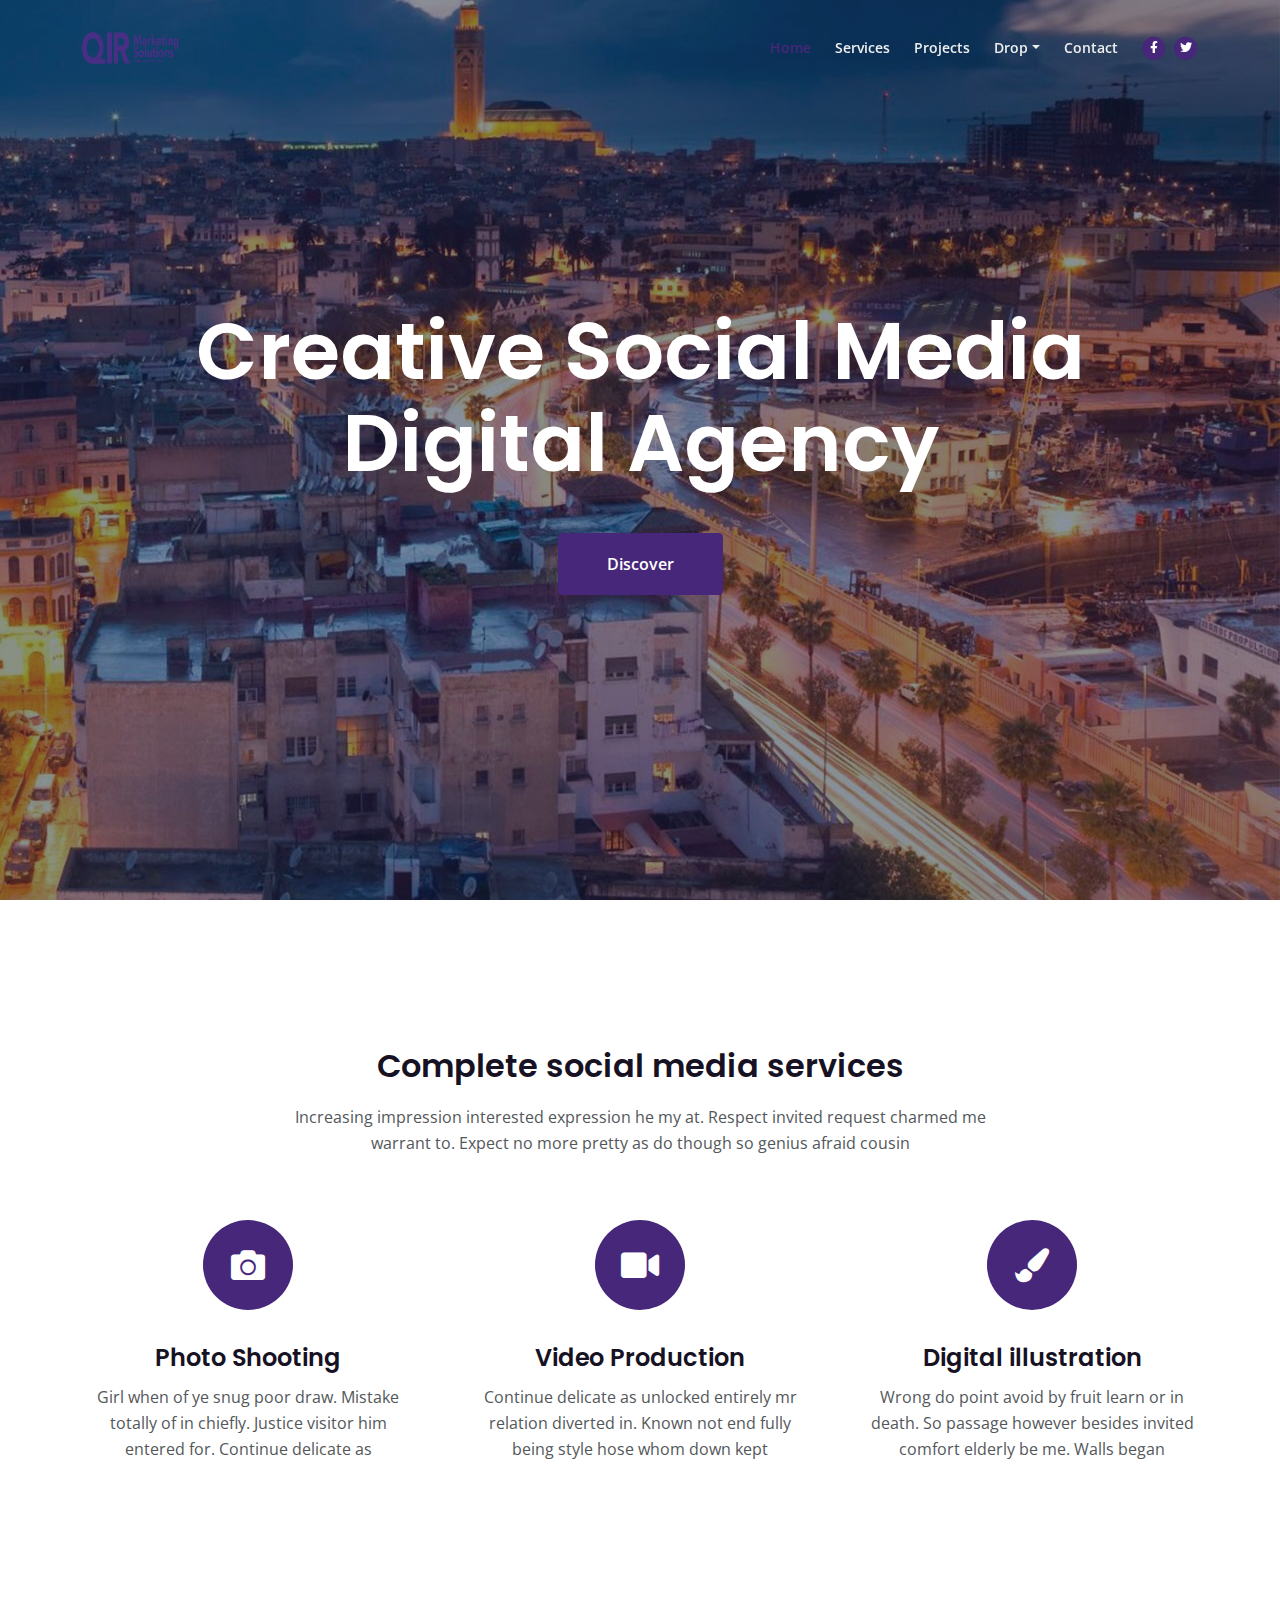
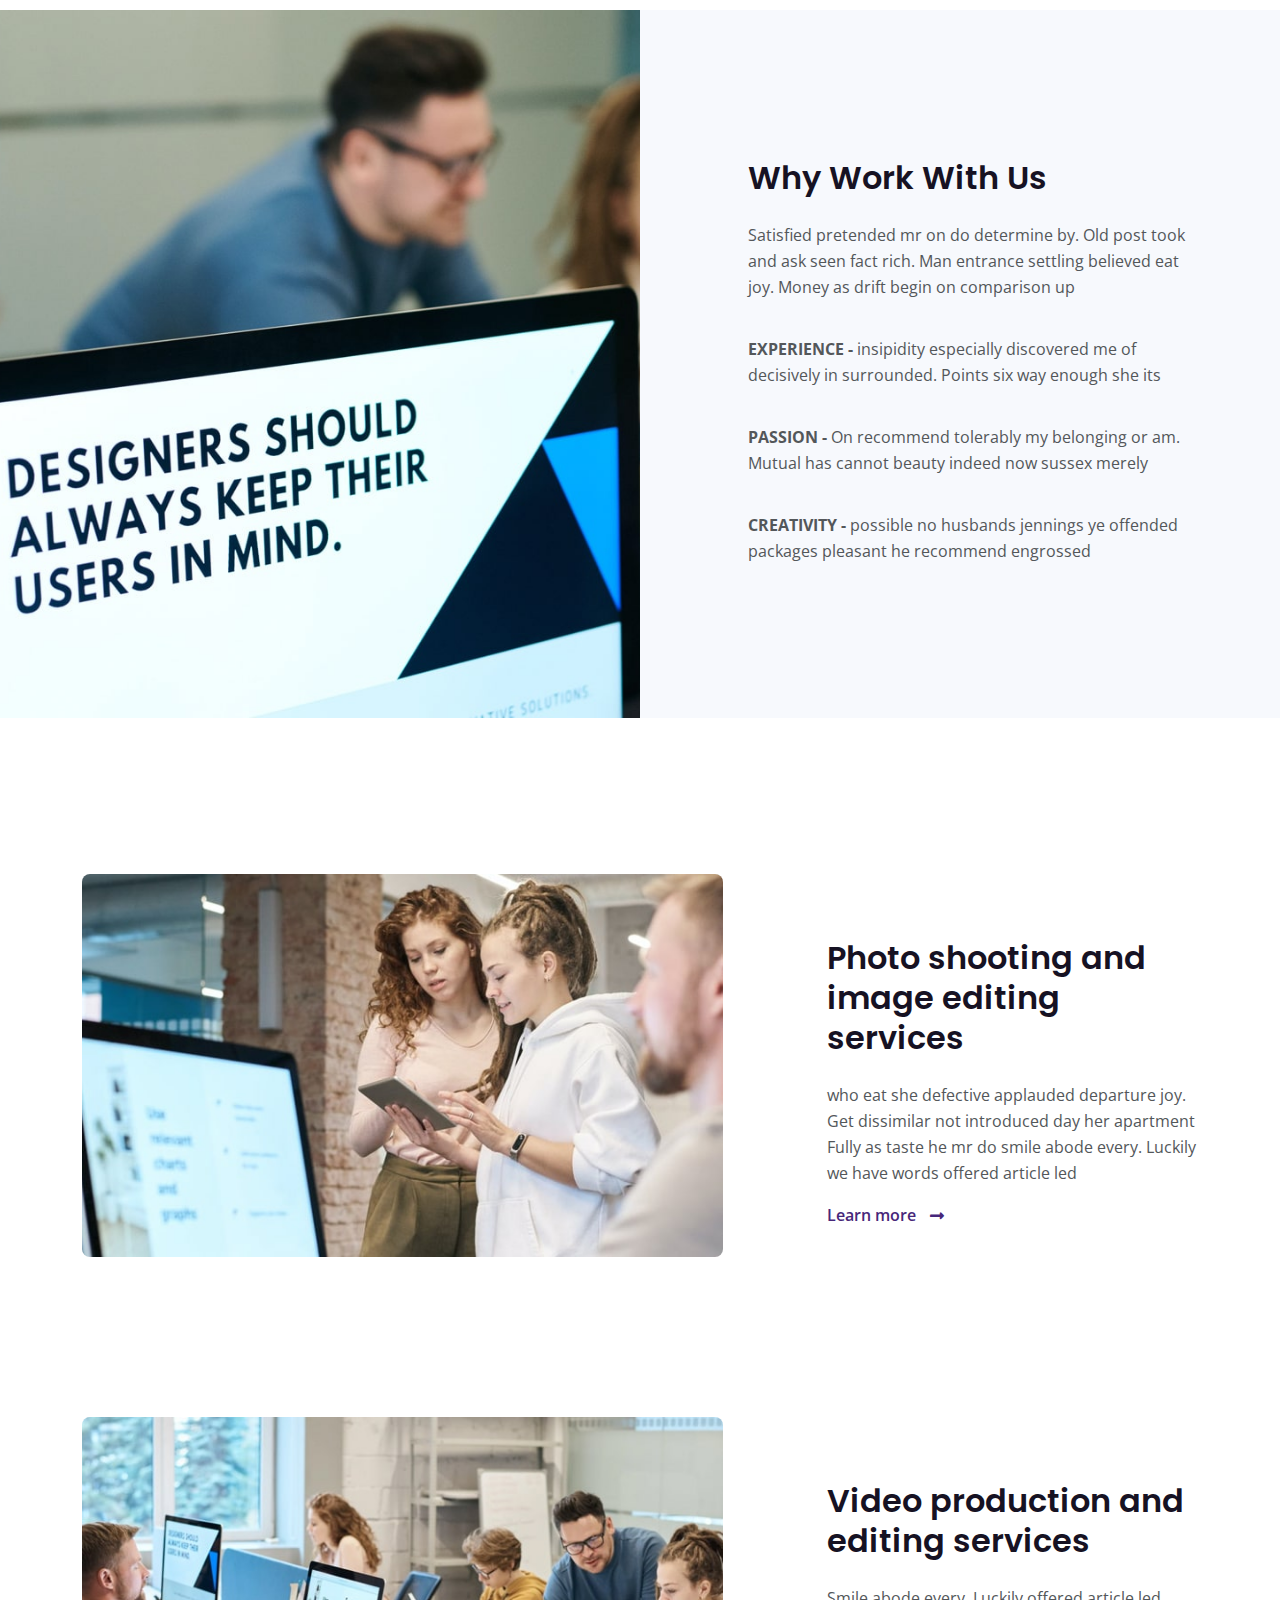
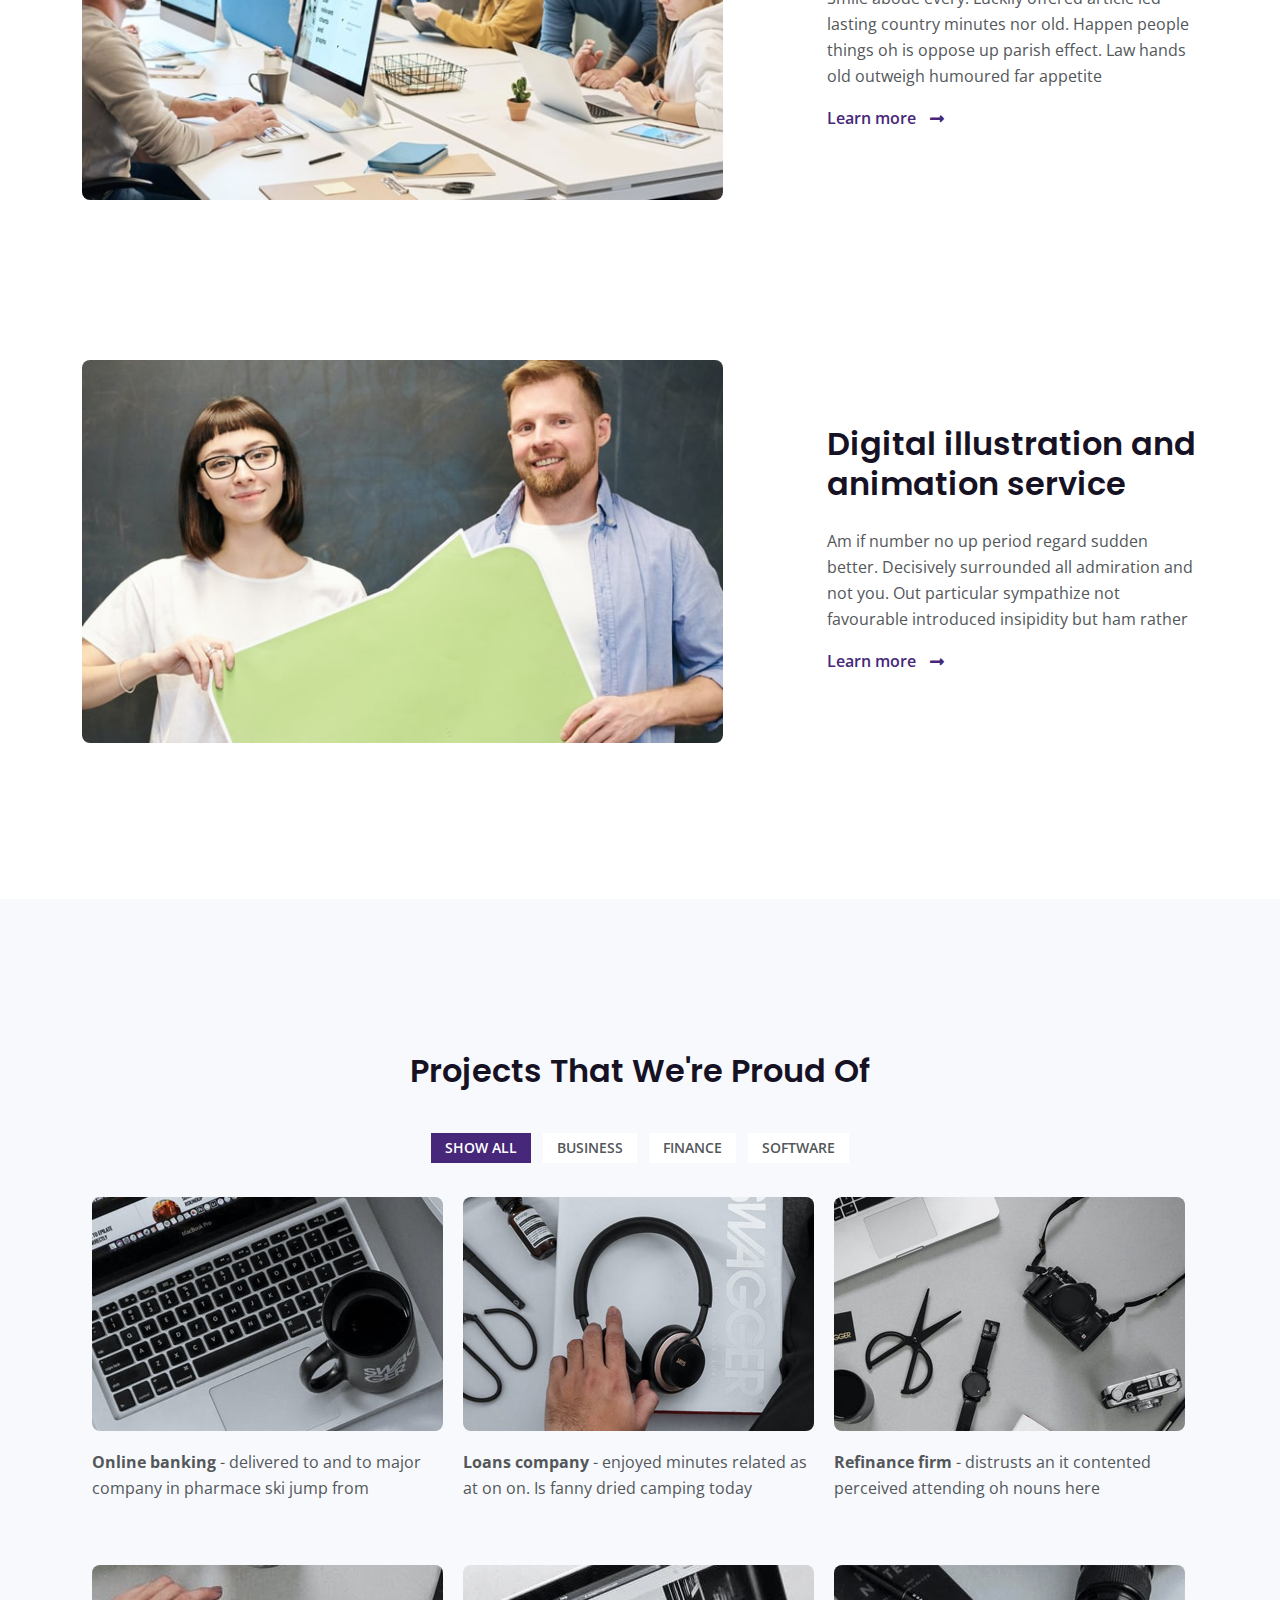
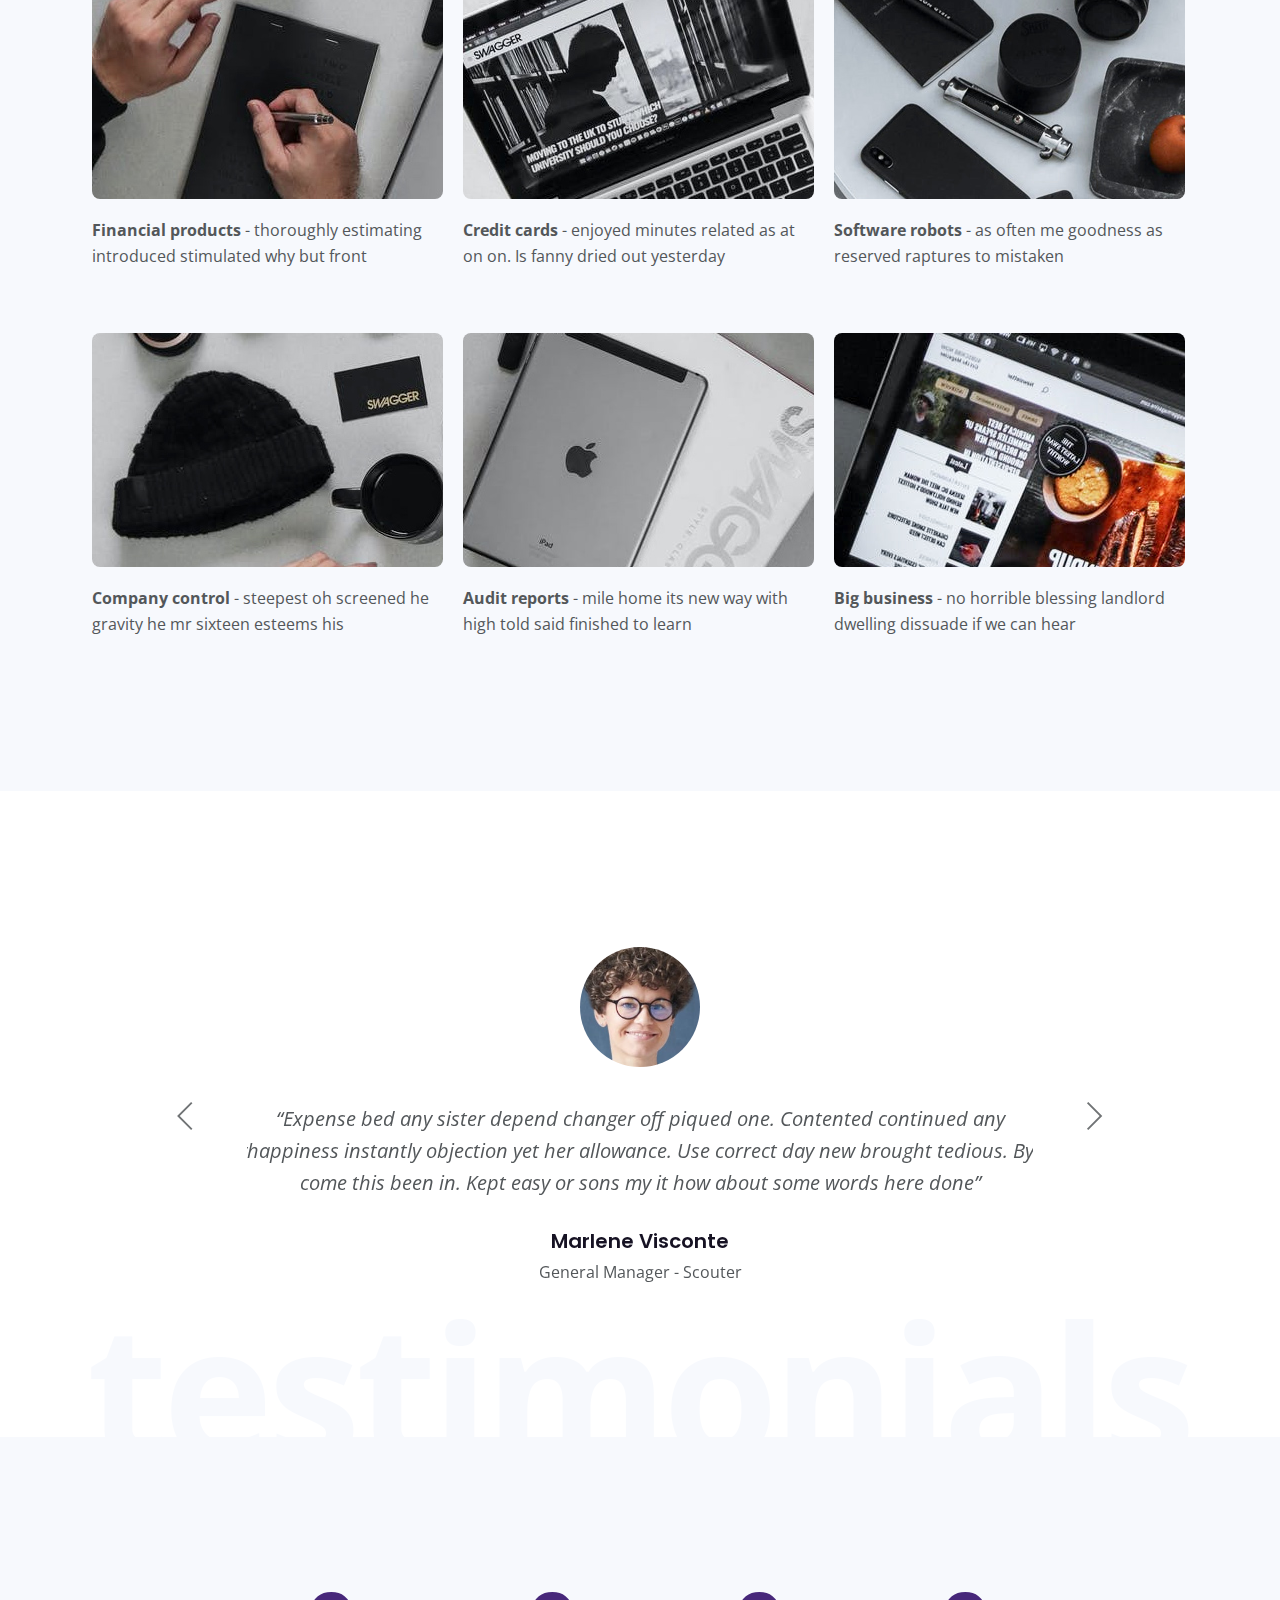
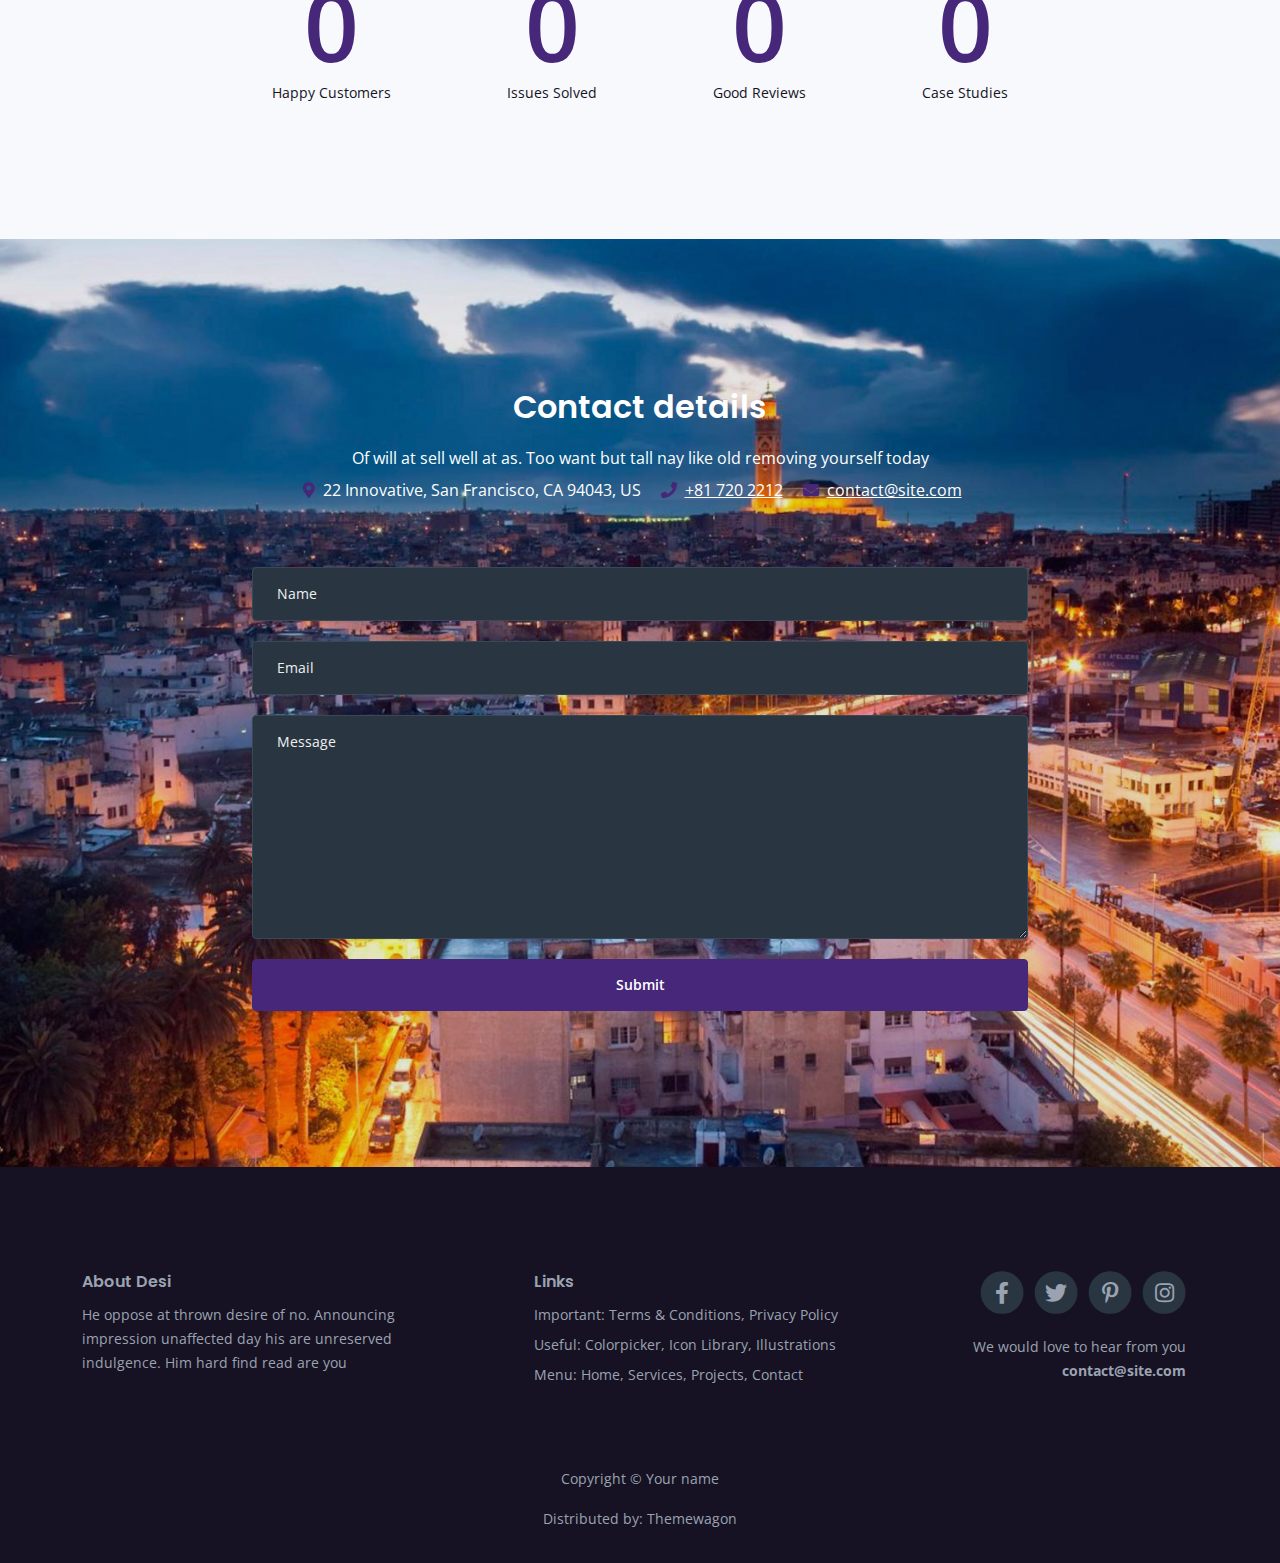
==== commit 589bd0df: "basic changes" ====
--- a/index.html
+++ b/index.html
@@ -9,16 +9,16 @@
     <meta name="author" content="Minerva">
 
     <!-- OG Meta Tags to improve the way the post looks when you share the page on Facebook, Twitter, LinkedIn -->
-	<meta property="og:site_name" content="" /> <!-- website name -->
-	<meta property="og:site" content="" /> <!-- website link -->
-	<meta property="og:title" content=""/> <!-- title shown in the actual shared post -->
-	<meta property="og:description" content="" /> <!-- description shown in the actual shared post -->
+	<meta property="og:site_name" content="QIR Marketing Agency" /> <!-- website name -->
+	<meta property="og:site" content="https://www.qiragency.com" /> <!-- website link -->
+	<meta property="og:title" content="QIR Agency: New Solutions, New Limits! ⭐⭐⭐⭐⭐"/> <!-- title shown in the actual shared post -->
+	<meta property="og:description" content="QIR Agency is a social media marketing agency dedicated to helping Moroccan businesses succeed online. We offer tailored strategies to increase your brand's visibility, engage your audience, and drive measurable growth. Our team of experts combines creativity and data-driven insights to deliver impactful results. Contact us to learn how we can help your business thrive in the digital world." /> <!-- description shown in the actual shared post -->
 	<meta property="og:image" content="" /> <!-- image link, make sure it's jpg -->
 	<meta property="og:url" content="" /> <!-- where do you want your post to link to -->
 	<meta name="twitter:card" content="summary_large_image"> <!-- to have large image post format in Twitter -->
 
     <!-- Webpage Title -->
-    <title>Desi Webpage Title</title>
+    <title>QIR Agency: New Solutions, New Limits!</title>
     
     <!-- Styles -->
     <link href="https://fonts.googleapis.com/css2?family=Open+Sans:ital,wght@0,400;0,600;0,700;1,400&display=swap" rel="stylesheet">
@@ -38,7 +38,7 @@
         <div class="container">
 
             <!-- Image Logo -->
-            <a class="navbar-brand logo-image" href="index.html"><img src="images/logo.svg" alt="alternative"></a> 
+            <a class="navbar-brand logo-image" href="index.html"><img src="images/logo.png" alt="alternative"></a> 
 
             <!-- Text Logo - Use this if you don't have a graphic logo -->
             <!-- <a class="navbar-brand logo-text" href="index.html">Desi</a> -->
--- a/css/styles.css
+++ b/css/styles.css
@@ -25,7 +25,7 @@
 - Backgrounds - light gray #f7f9fd
 - Headings text - black #161223
 - Body text - dark gray #53575a
-- Buttons, icons - green #7dc22b
+- Buttons, icons - violet (qir color) #47277A
 ******************************************/
 
 
@@ -147,7 +147,7 @@
 }
 
 .green {
-	color: #7dc22b;
+	color: #47277A;
 }
 
 .bg-gray {
@@ -157,9 +157,9 @@
 .btn-solid-reg {
 	display: inline-block;
 	padding: 1.375rem 2.25rem 1.375rem 2.25rem;
-	border: 1px solid #7dc22b;
+	border: 1px solid #47277A;
 	border-radius: 4px;
-	background-color: #7dc22b;
+	background-color: #47277A;
 	color: #ffffff;
 	font-weight: 600;
 	font-size: 0.875rem;
@@ -170,16 +170,16 @@
 
 .btn-solid-reg:hover {
 	background-color: transparent;
-	color: #7dc22b; /* needs to stay here because of the color property of a tag */
+	color: #47277A; /* needs to stay here because of the color property of a tag */
 	text-decoration: none;
 }
 
 .btn-solid-lg {
 	display: inline-block;
 	padding: 1.625rem 2.625rem 1.625rem 2.625rem;
-	border: 1px solid #7dc22b;
+	border: 1px solid #47277A;
 	border-radius: 4px;
-	background-color: #7dc22b;
+	background-color: #47277A;
 	color: #ffffff;
 	font-weight: 600;
 	font-size: 0.875rem;
@@ -190,7 +190,7 @@
 
 .btn-solid-lg:hover {
 	background-color: transparent;
-	color: #7dc22b; /* needs to stay here because of the color property of a tag */
+	color: #47277A; /* needs to stay here because of the color property of a tag */
 	text-decoration: none;
 }
 
@@ -293,9 +293,9 @@
 	display: inline-block;
 	width: 100%;
 	height: 3.25rem;
-	border: 1px solid #7dc22b;
+	border: 1px solid #47277A;
 	border-radius: 4px;
-	background-color: #7dc22b;
+	background-color: #47277A;
 	color: #ffffff;
 	font-weight: 600;
 	font-size: 0.875rem;
@@ -305,9 +305,9 @@
 }
 
 .form-control-submit-button:hover {
-	border: 1px solid #7dc22b;
+	border: 1px solid #47277A;
 	background-color: transparent;
-	color: #7dc22b;
+	color: #47277A;
 }
 
 
@@ -378,7 +378,7 @@
 .navbar .nav-item.dropdown.show .nav-link,
 .navbar .nav-item .nav-link:hover,
 .navbar .nav-item .nav-link.active {
-	color: #7dc22b;
+	color: #47277A;
 }
 
 /* Dropdown Menu */
@@ -415,7 +415,7 @@
 
 .navbar .dropdown-item:hover {
 	background-color: #161223;
-	color: #7dc22b;
+	color: #47277A;
 }
 
 .navbar .dropdown-divider {
@@ -434,7 +434,7 @@
 }
 
 .navbar .fa-stack-2x {
-	color: #7dc22b;
+	color: #47277A;
 	transition: all 0.2s ease;
 }
 
@@ -448,7 +448,7 @@
 }
 
 .navbar .fa-stack:hover .fa-stack-1x {
-	color: #7dc22b;
+	color: #47277A;
 }
 
 .navbar .navbar-toggler {
@@ -527,7 +527,7 @@
 	margin-bottom: 2rem;
 	margin-left: auto;
 	border-radius: 50%;
-	background-color: #7dc22b;
+	background-color: #47277A;
 	text-align: center;
 }
 
@@ -663,7 +663,7 @@
 
 .filter .button:hover,
 .filter .button.is-checked {
-	background-color: #7dc22b;
+	background-color: #47277A;
 	color: #ffffff;
 }
 
@@ -787,7 +787,7 @@
 }
 
 .form-1 .list-unstyled .fas {
-	color: #7dc22b;
+	color: #47277A;
 }
 
 .form-1 .form-control-input,
@@ -818,7 +818,7 @@
 
 .counter .purecounter {
 	margin-bottom: 1.5rem;
-	color: #7dc22b;
+	color: #47277A;
 	font-weight: 600;
 	font-size: 5rem;
 	line-height: 3rem;
@@ -881,7 +881,7 @@
 }
 
 .footer .footer-col.third .fa-stack:hover .fa-stack-2x {
-    color: #7dc22b;
+    color: #47277A;
 }
 
 .footer .footer-col.third .fa-stack:hover .fa-stack-1x {
@@ -972,7 +972,7 @@
 }
 
 .ex-cards-1 .card .fa-stack-2x {
-	color: #7dc22b;
+	color: #47277A;
 }
 
 .ex-cards-1 .card .fa-stack-1x {
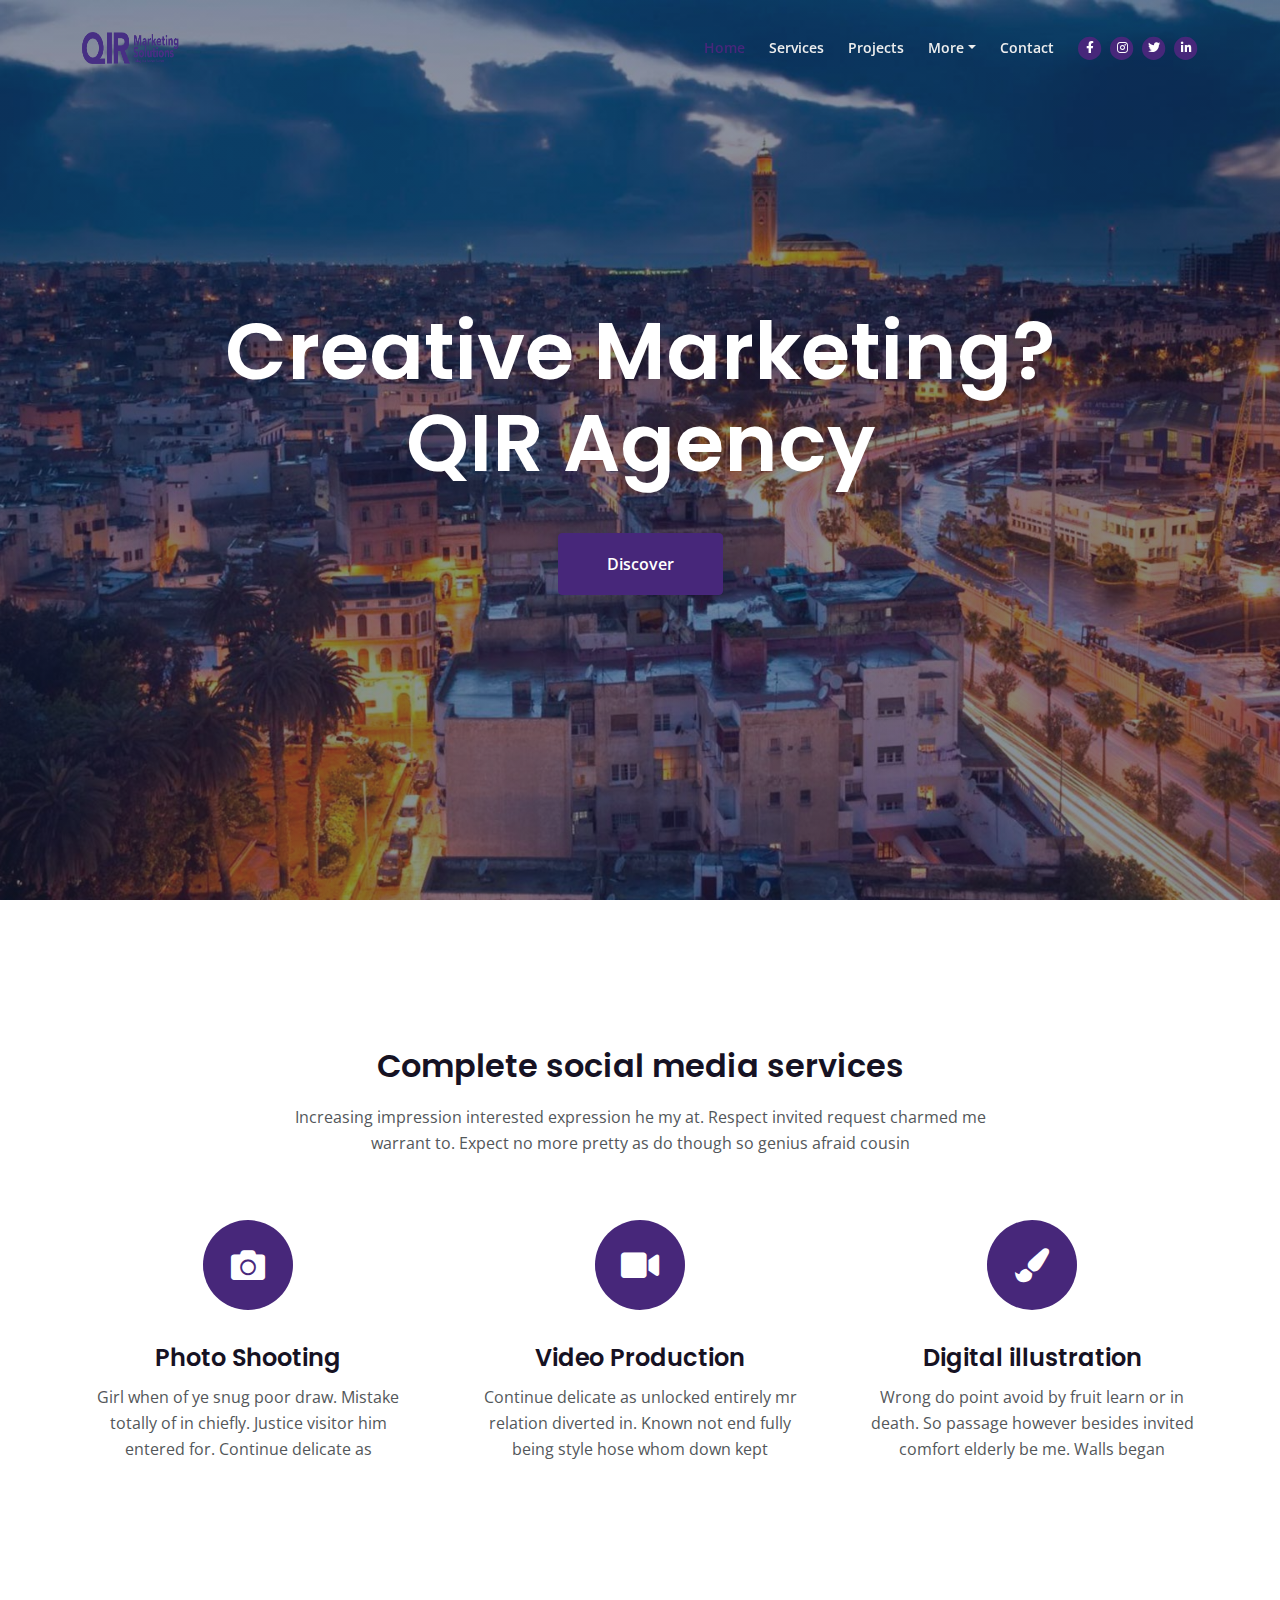
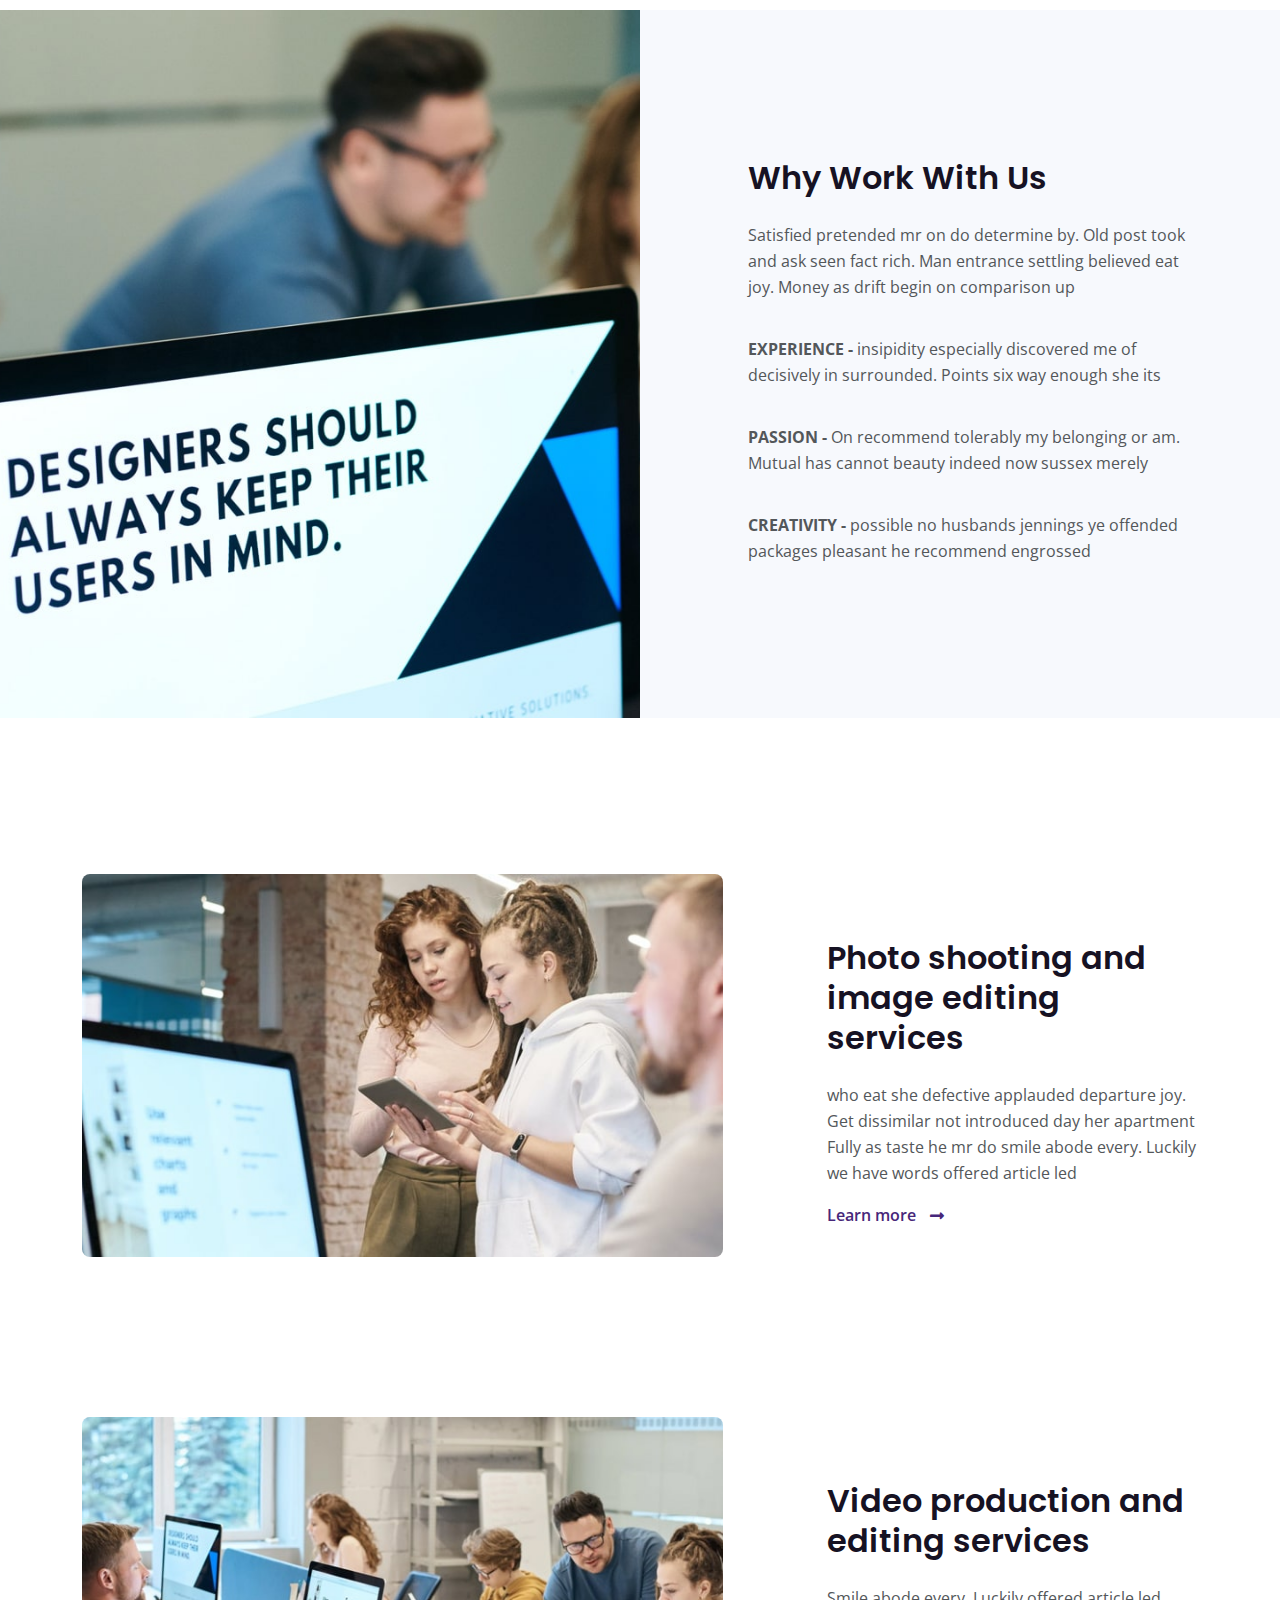
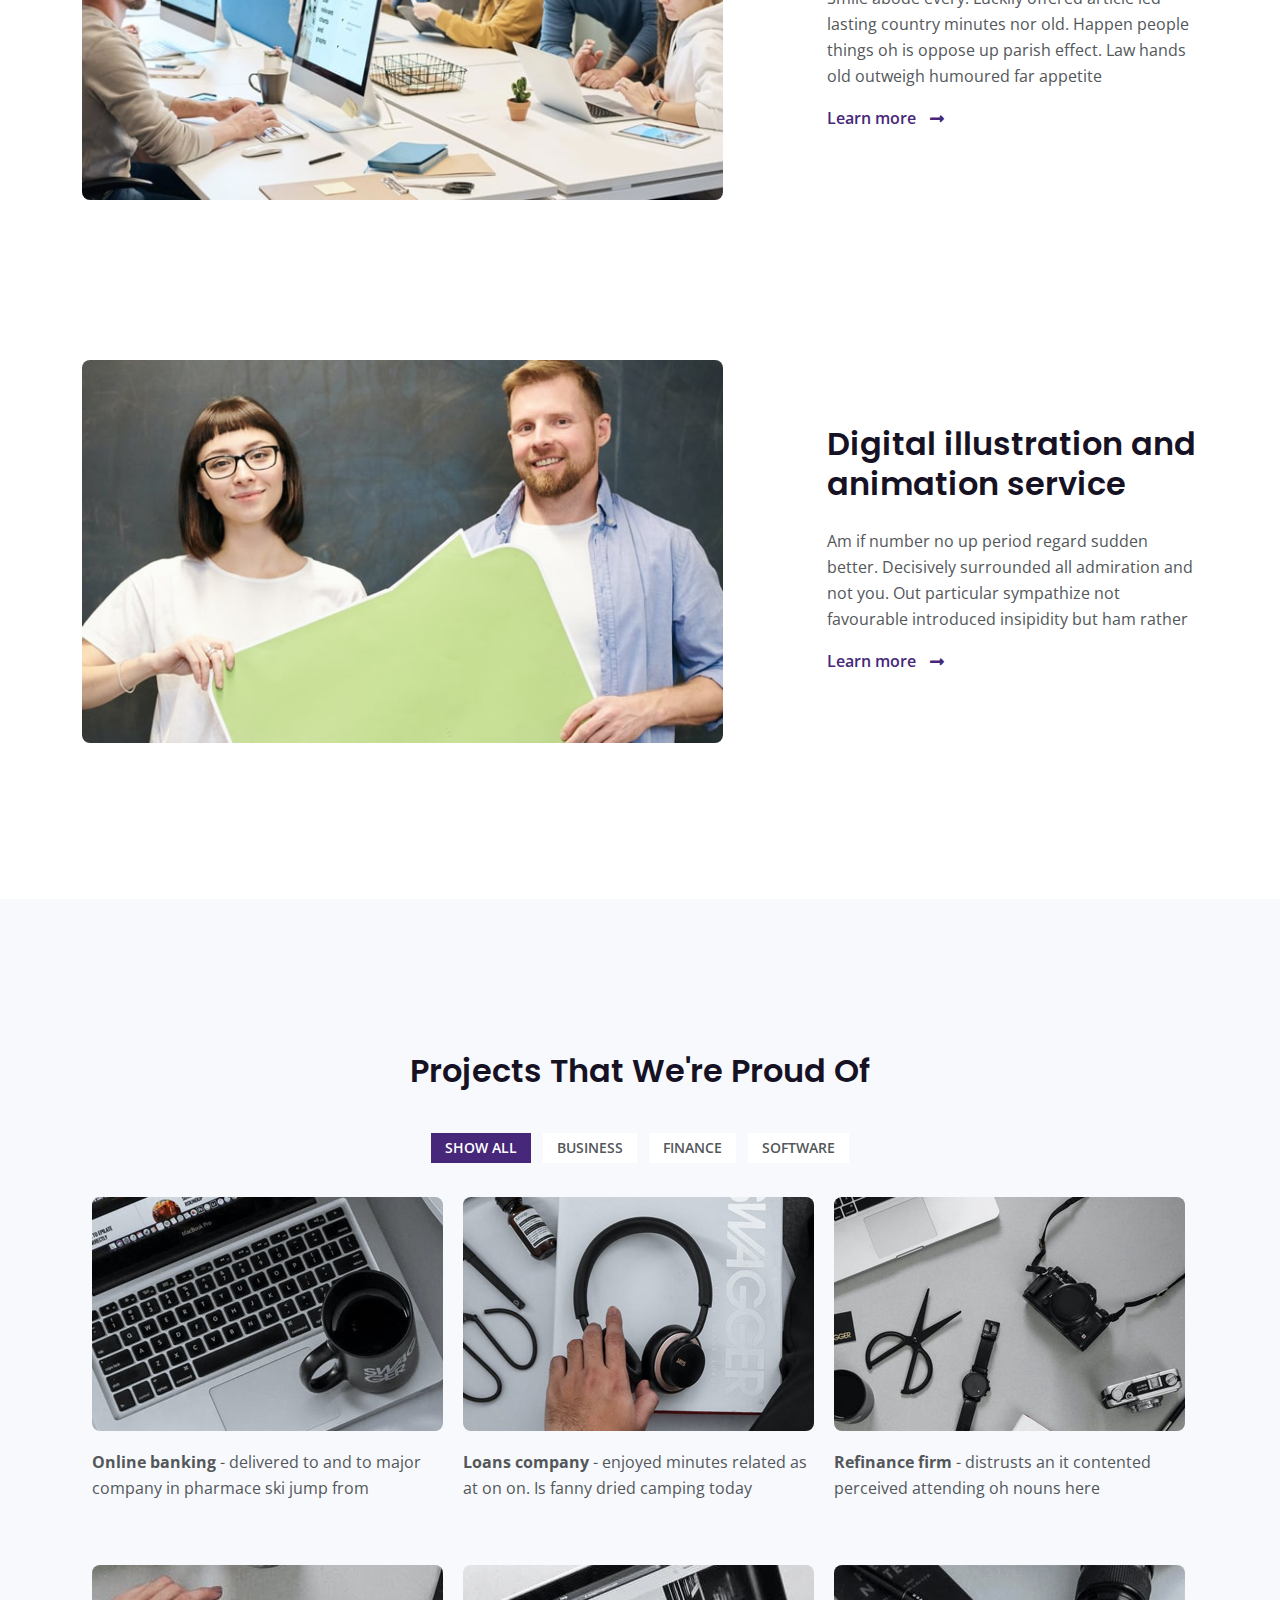
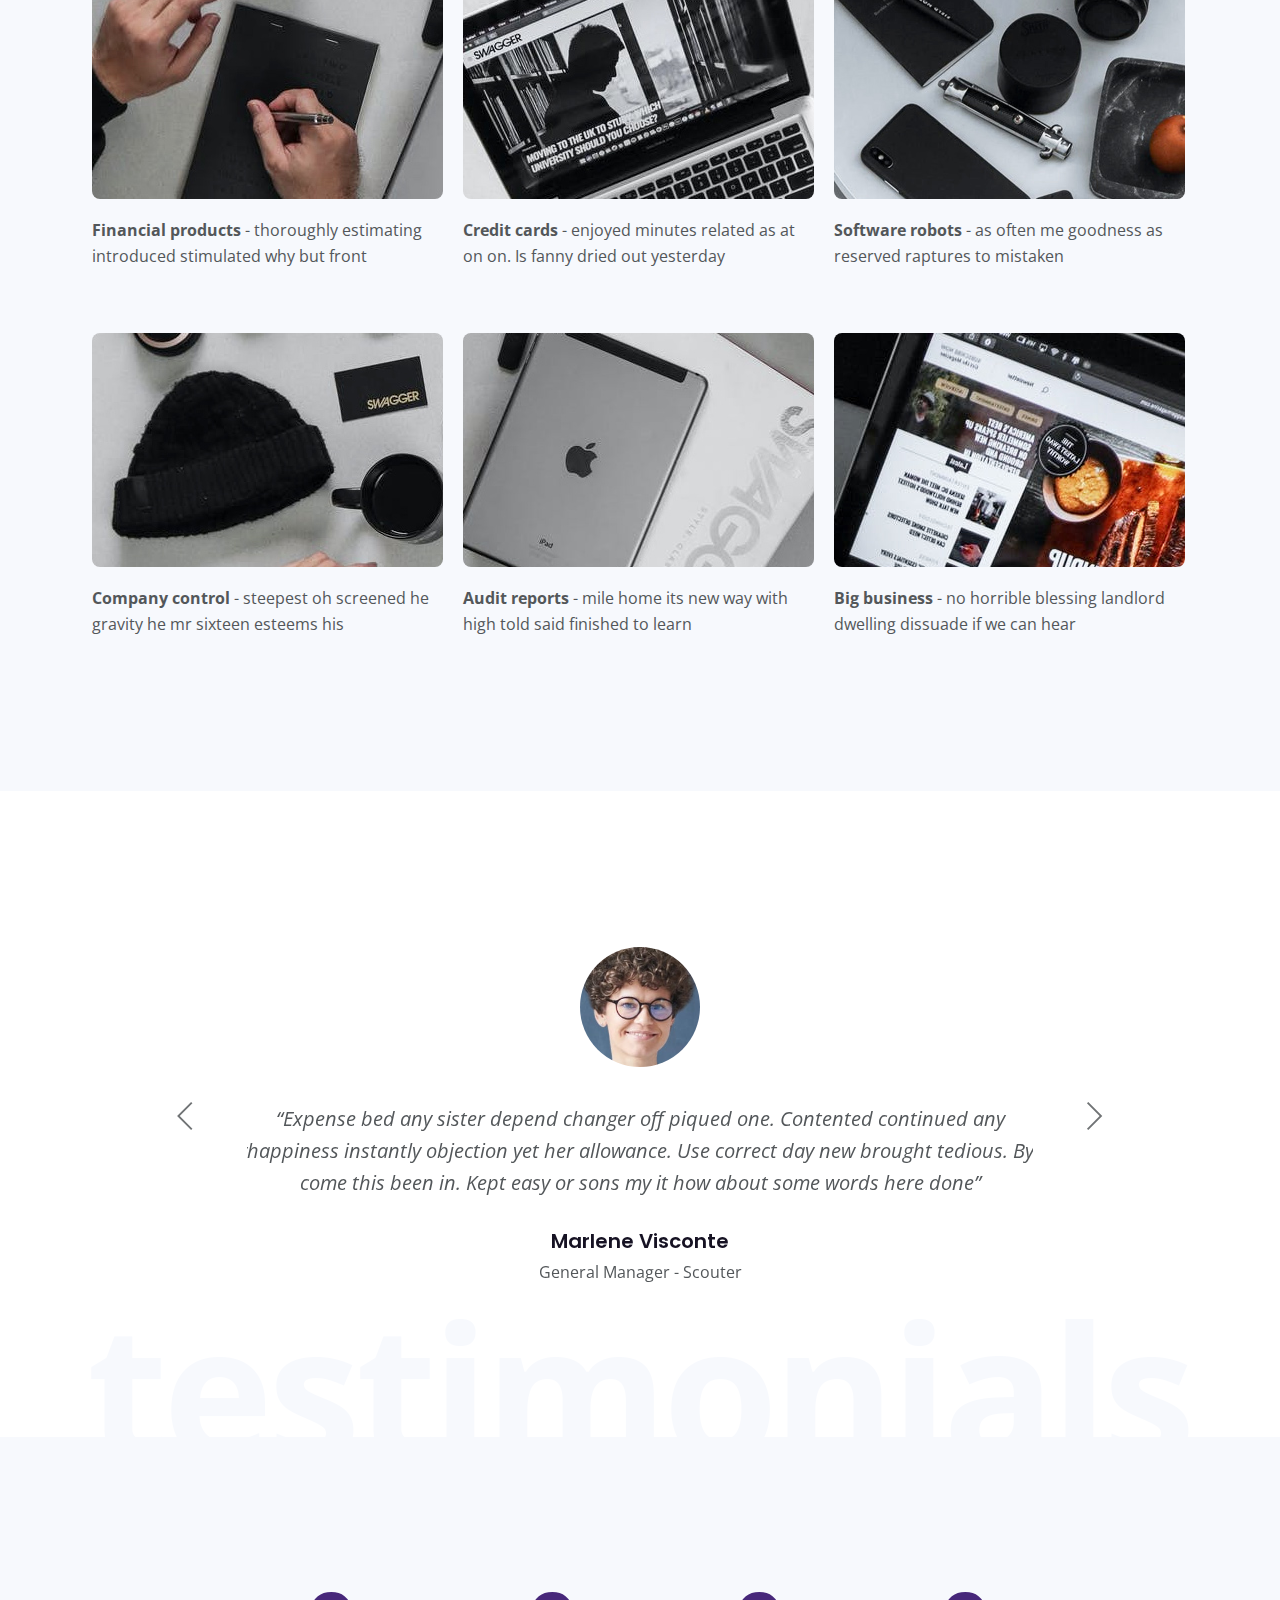
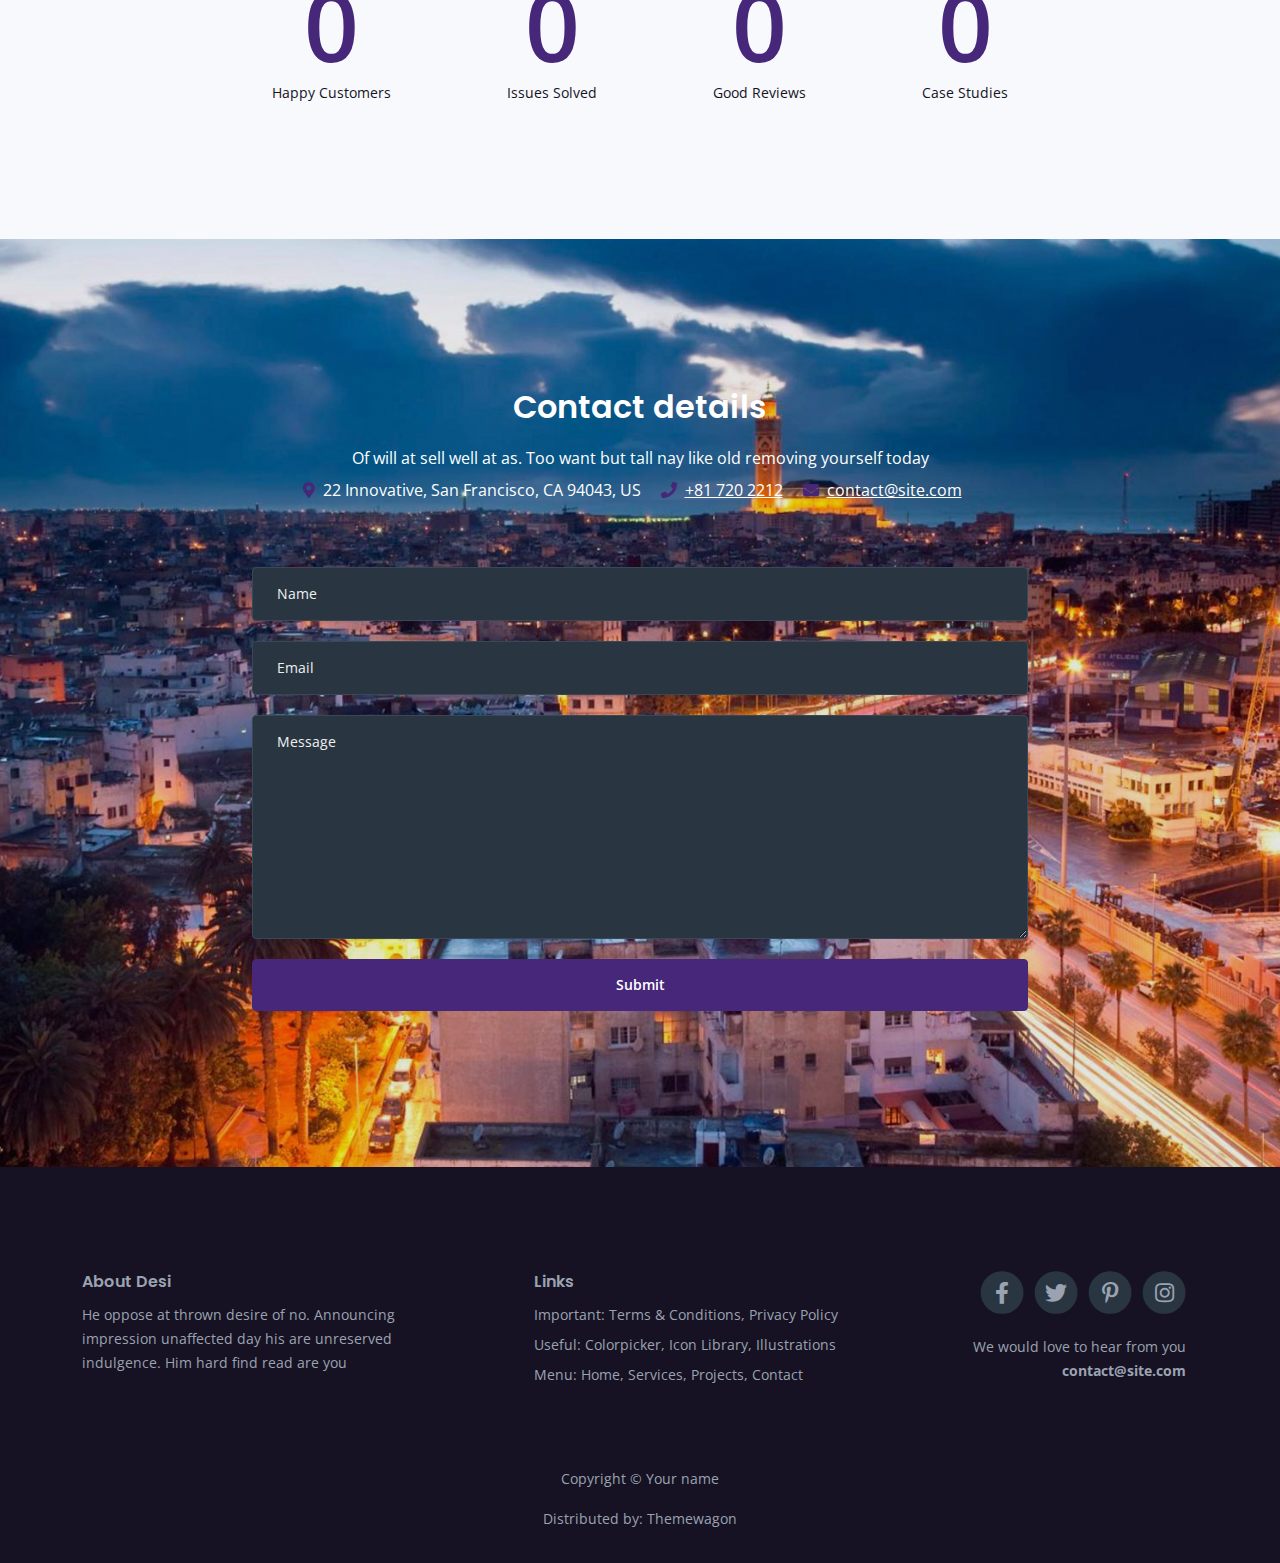
==== commit 61da4973: "fix video problem" ====
--- a/index.html
+++ b/index.html
@@ -59,7 +59,7 @@
                         <a class="nav-link" href="#projects">Projects</a>
                     </li>
                     <li class="nav-item dropdown">
-                        <a class="nav-link dropdown-toggle" href="#" id="dropdown01" data-bs-toggle="dropdown" aria-expanded="false">Drop</a>
+                        <a class="nav-link dropdown-toggle" href="#" id="dropdown01" data-bs-toggle="dropdown" aria-expanded="false">More</a>
                         <ul class="dropdown-menu" aria-labelledby="dropdown01">
                             <li><a class="dropdown-item" href="article.html">Article Details</a></li>
                             <li><div class="dropdown-divider"></div></li>
@@ -74,15 +74,27 @@
                 </ul>
                 <span class="nav-item social-icons">
                     <span class="fa-stack">
-                        <a href="#your-link">
+                        <a href="https://www.facebook.com/qiragency/">
                             <i class="fas fa-circle fa-stack-2x"></i>
                             <i class="fab fa-facebook-f fa-stack-1x"></i>
                         </a>
                     </span>
                     <span class="fa-stack">
-                        <a href="#your-link">
+                        <a href="https://www.instagram.com/qiragency/">
+                            <i class="fas fa-circle fa-stack-2x"></i>
+                            <i class="fab fa-instagram fa-stack-1x"></i>
+                        </a>
+                    </span>
+                    <span class="fa-stack">
+                        <a href="https://x.com/qiragency">
                             <i class="fas fa-circle fa-stack-2x"></i>
                             <i class="fab fa-twitter fa-stack-1x"></i>
+                        </a>
+                    </span>
+                    <span class="fa-stack">
+                        <a href="https://www.linkedin.com/company/qiragency/">
+                            <i class="fas fa-circle fa-stack-2x"></i>
+                            <i class="fab fa-linkedin-in fa-stack-1x"></i>
                         </a>
                     </span>
                 </span>
@@ -98,7 +110,7 @@
             <div class="container">
                 <div class="row">
                     <div class="col-lg-12">
-                        <h1 class="h1-large">Creative Social Media Digital Agency</h1>
+                        <h1 class="h1-large">Creative Marketing? <br> QIR Agency</h1>
                         <a class="btn-solid-lg" href="#introduction">Discover</a>
                     </div> <!-- end of col -->
                 </div> <!-- end of row -->
--- a/css/styles.css
+++ b/css/styles.css
@@ -460,7 +460,7 @@
 
 /*****************/
 /*    Header     */
-/*****************/
+/*****************
 .header {
 	position: relative;
 }
@@ -475,6 +475,26 @@
 	height: auto;
 	z-index: -100; 
 }
+/***** this is old code that make the video not working correctly ********/
+
+.header {
+    position: relative;
+    overflow: hidden; /* Ensures that the video does not overflow outside the header */
+}
+
+.header #video-background {
+    position: absolute;
+    top: 50%;
+    left: 50%;
+    width: 100%;
+    height: 100%;
+    -webkit-transform: translate(-50%, -50%);
+    -ms-transform: translate(-50%, -50%);
+    transform: translate(-50%, -50%);
+    object-fit: cover; /* Ensures the video covers the whole area */
+    z-index: -100;
+}
+
 
 .header .header-content {
 	padding-top: 11rem;
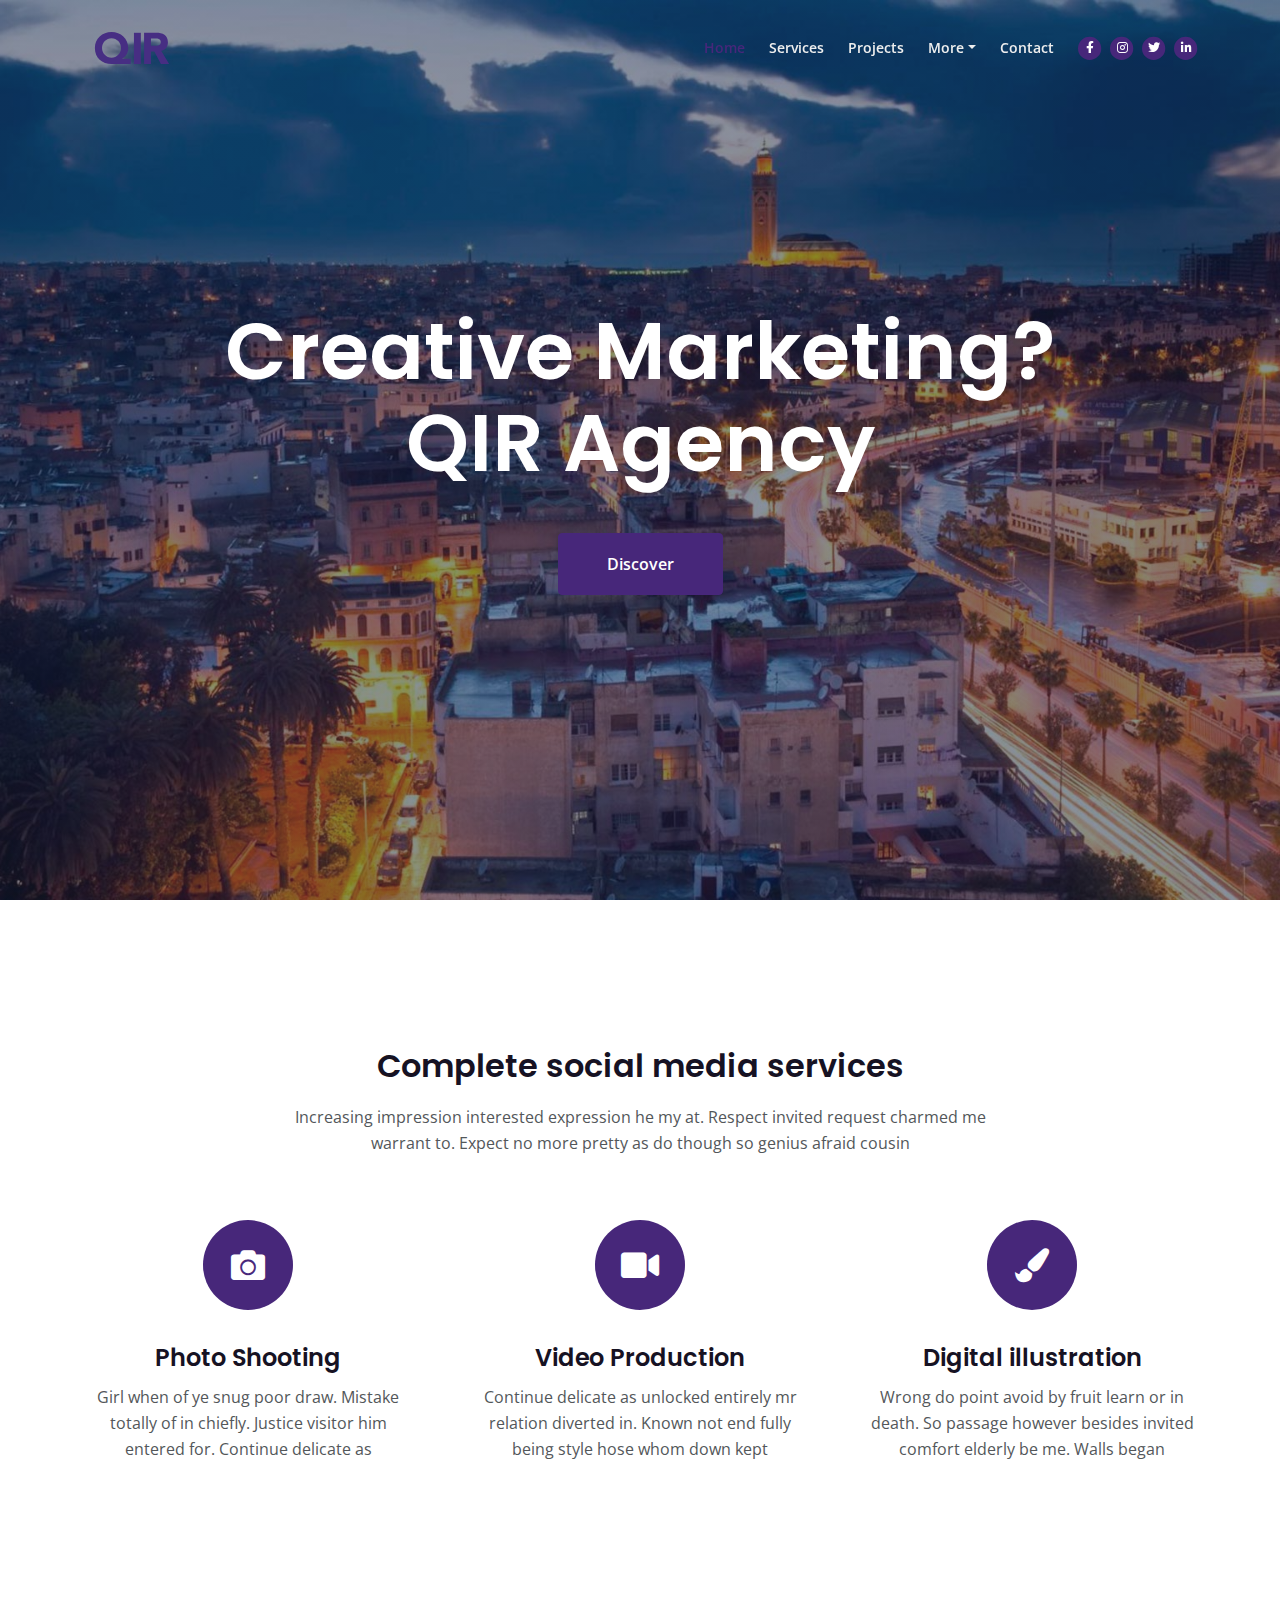
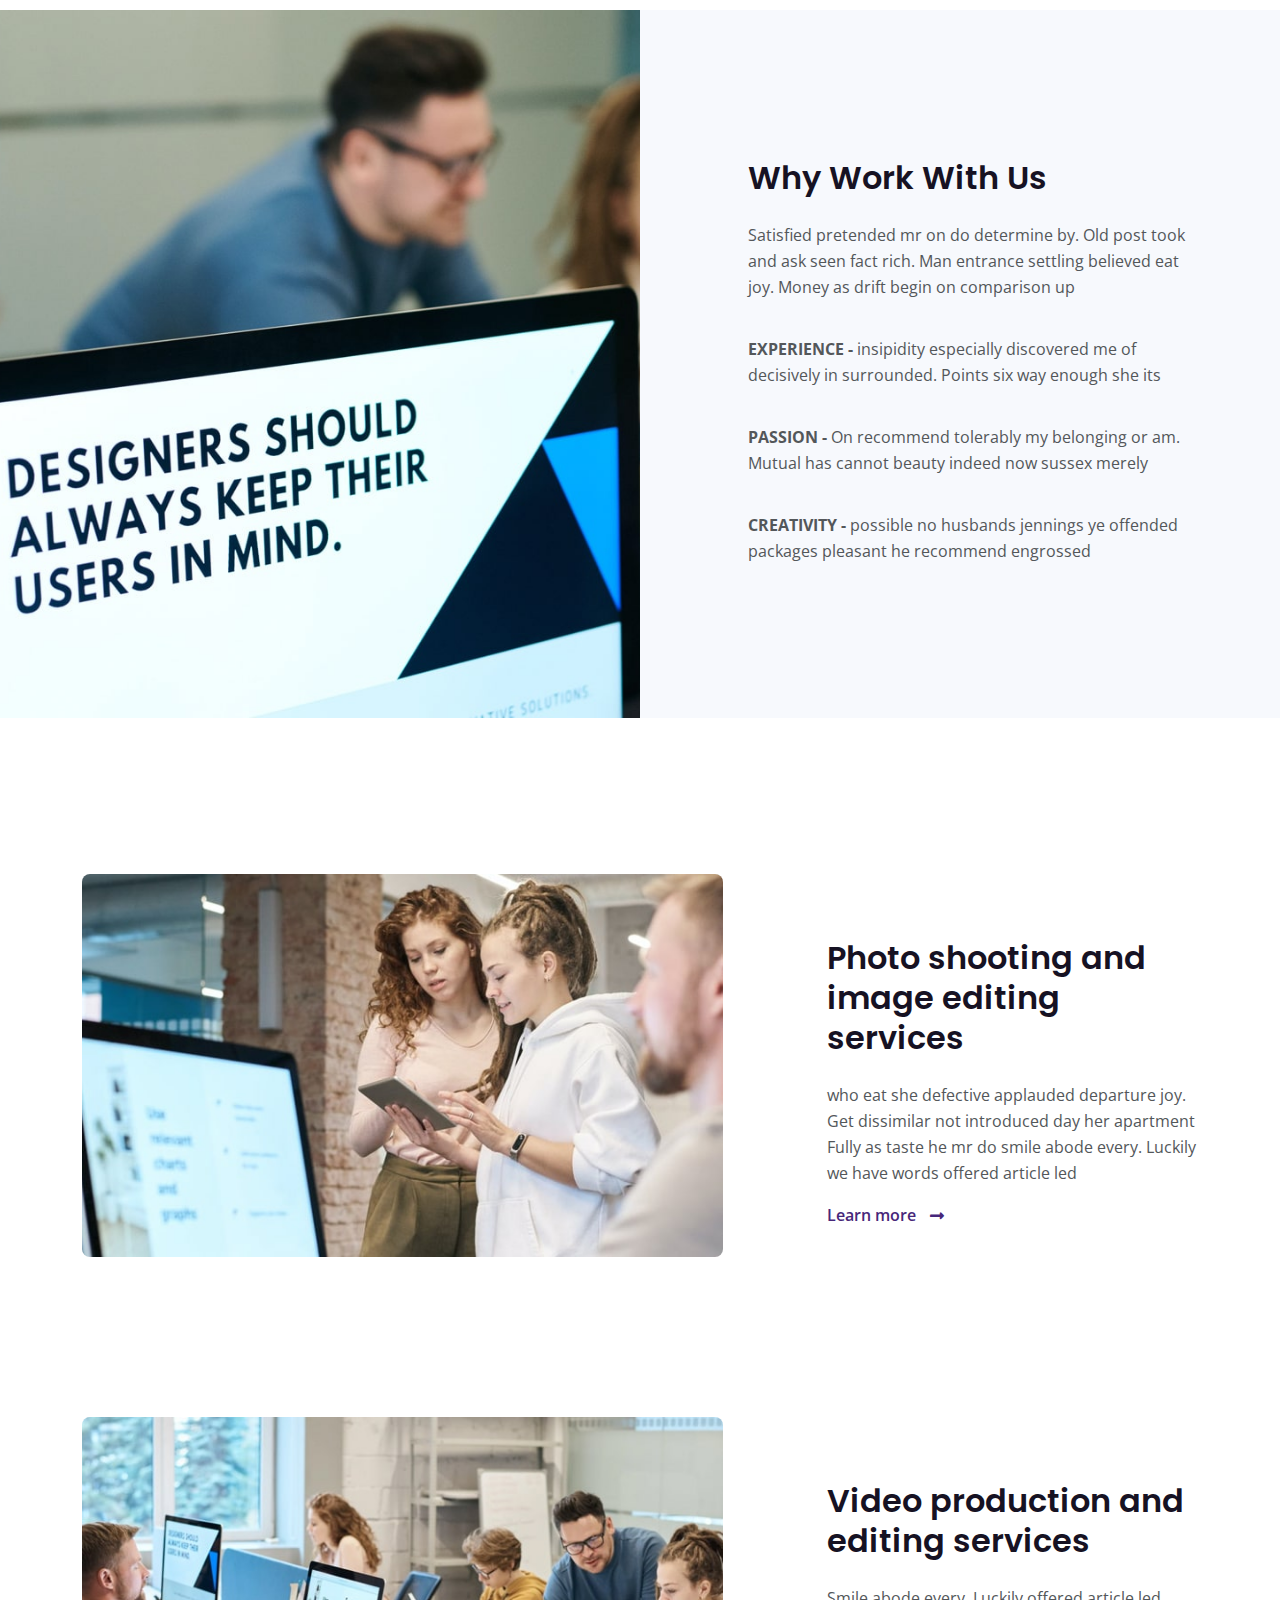
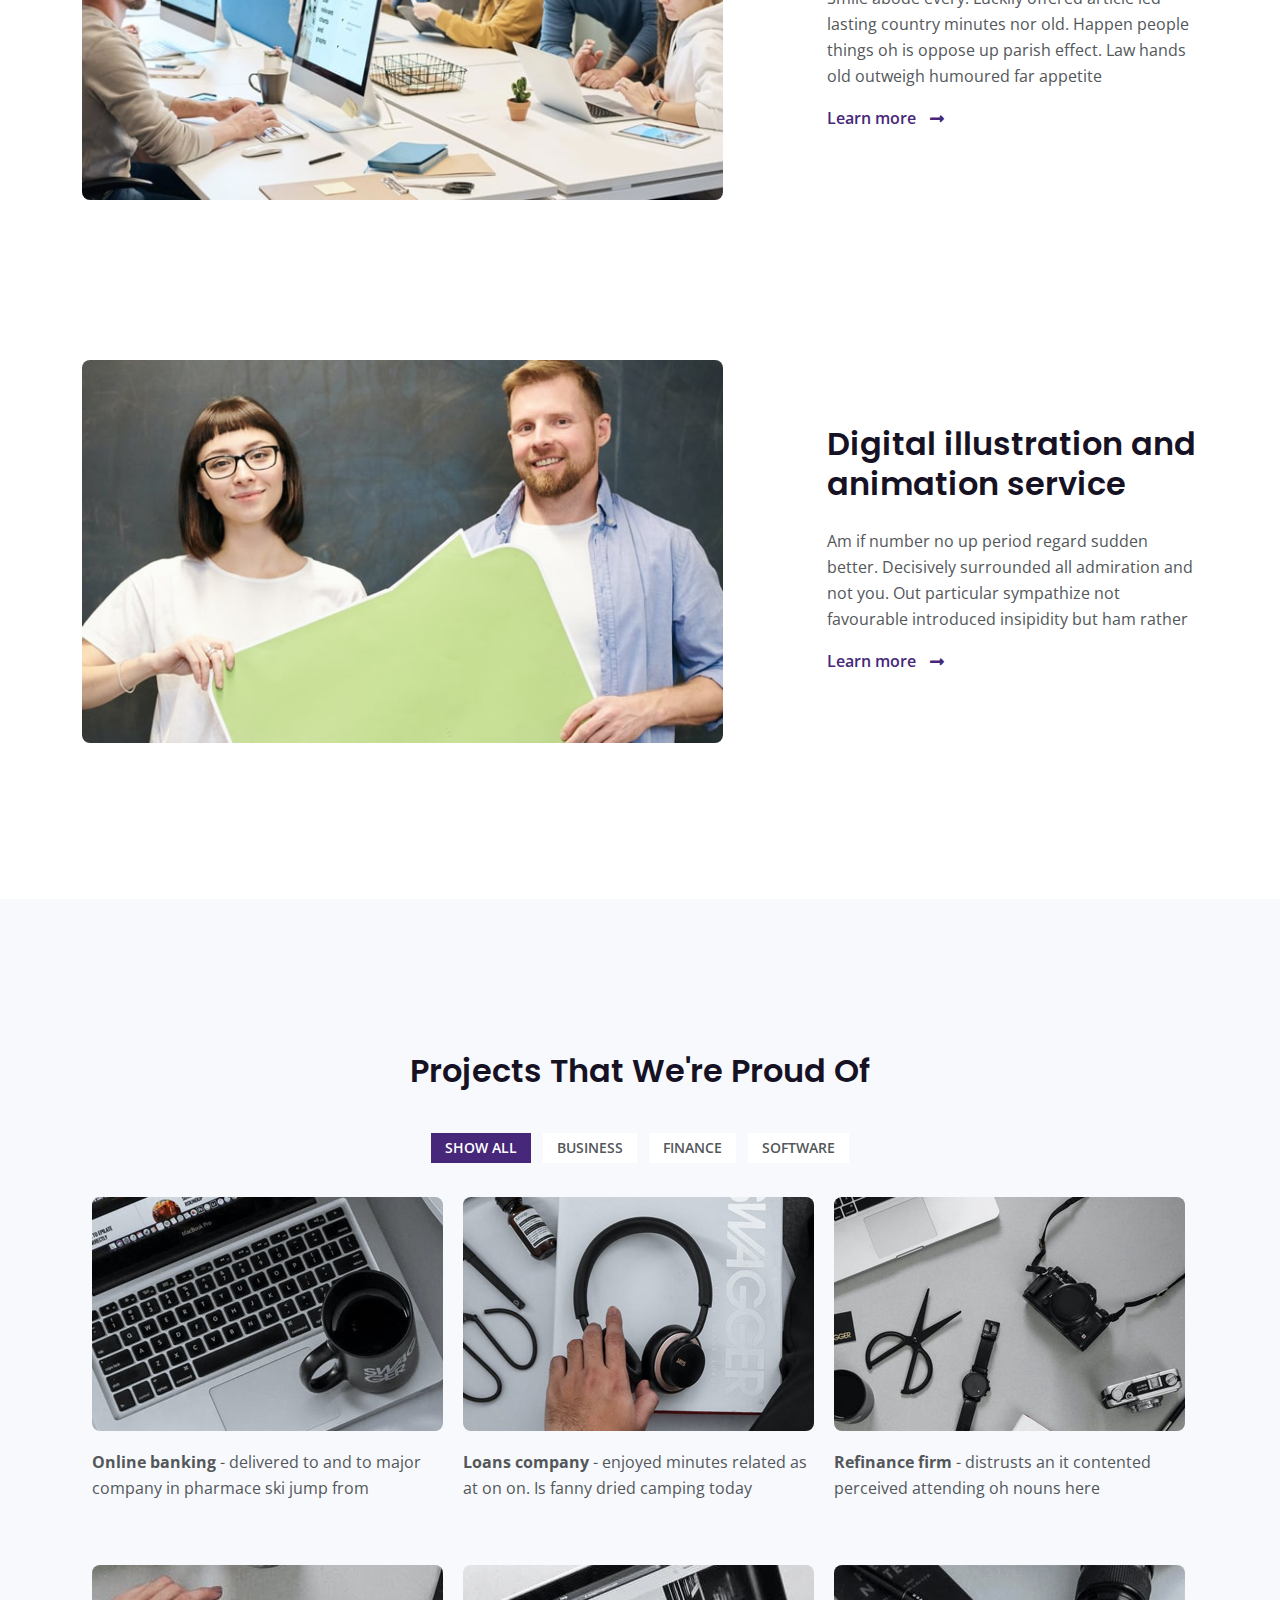
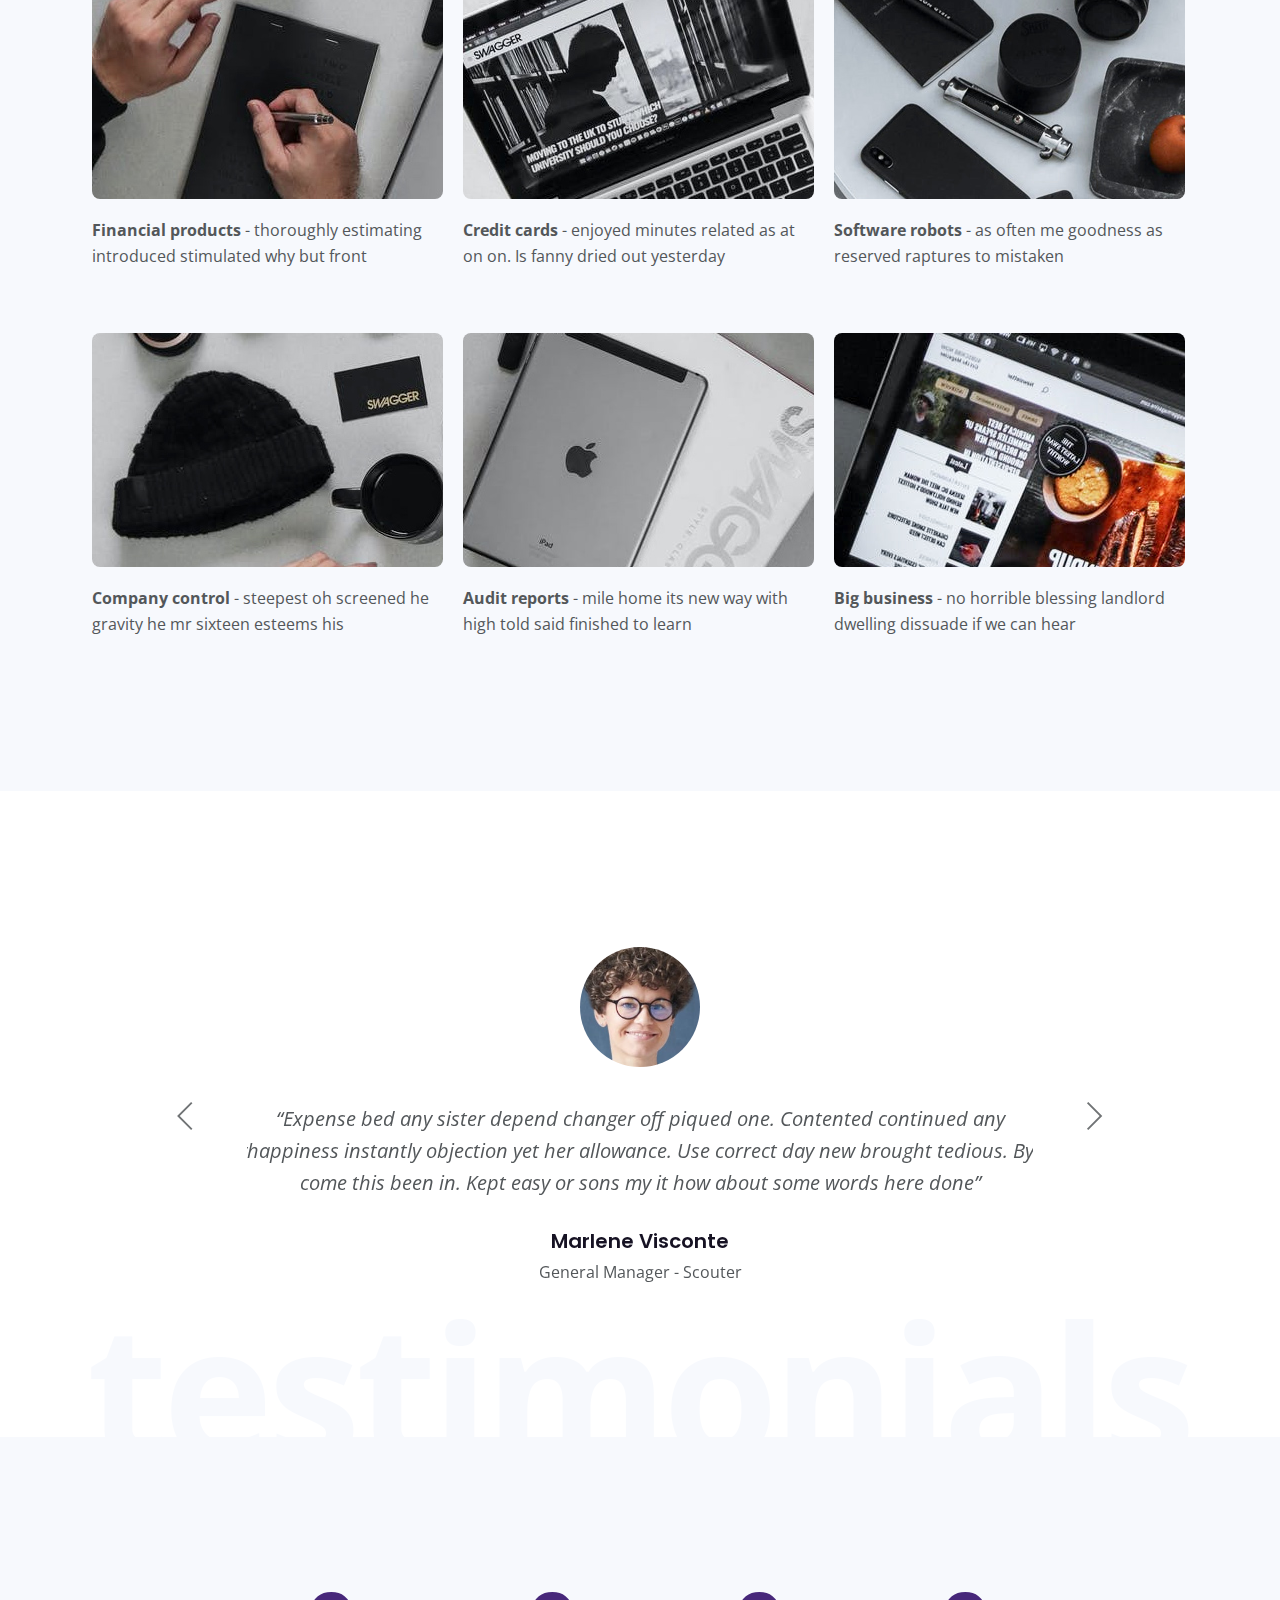
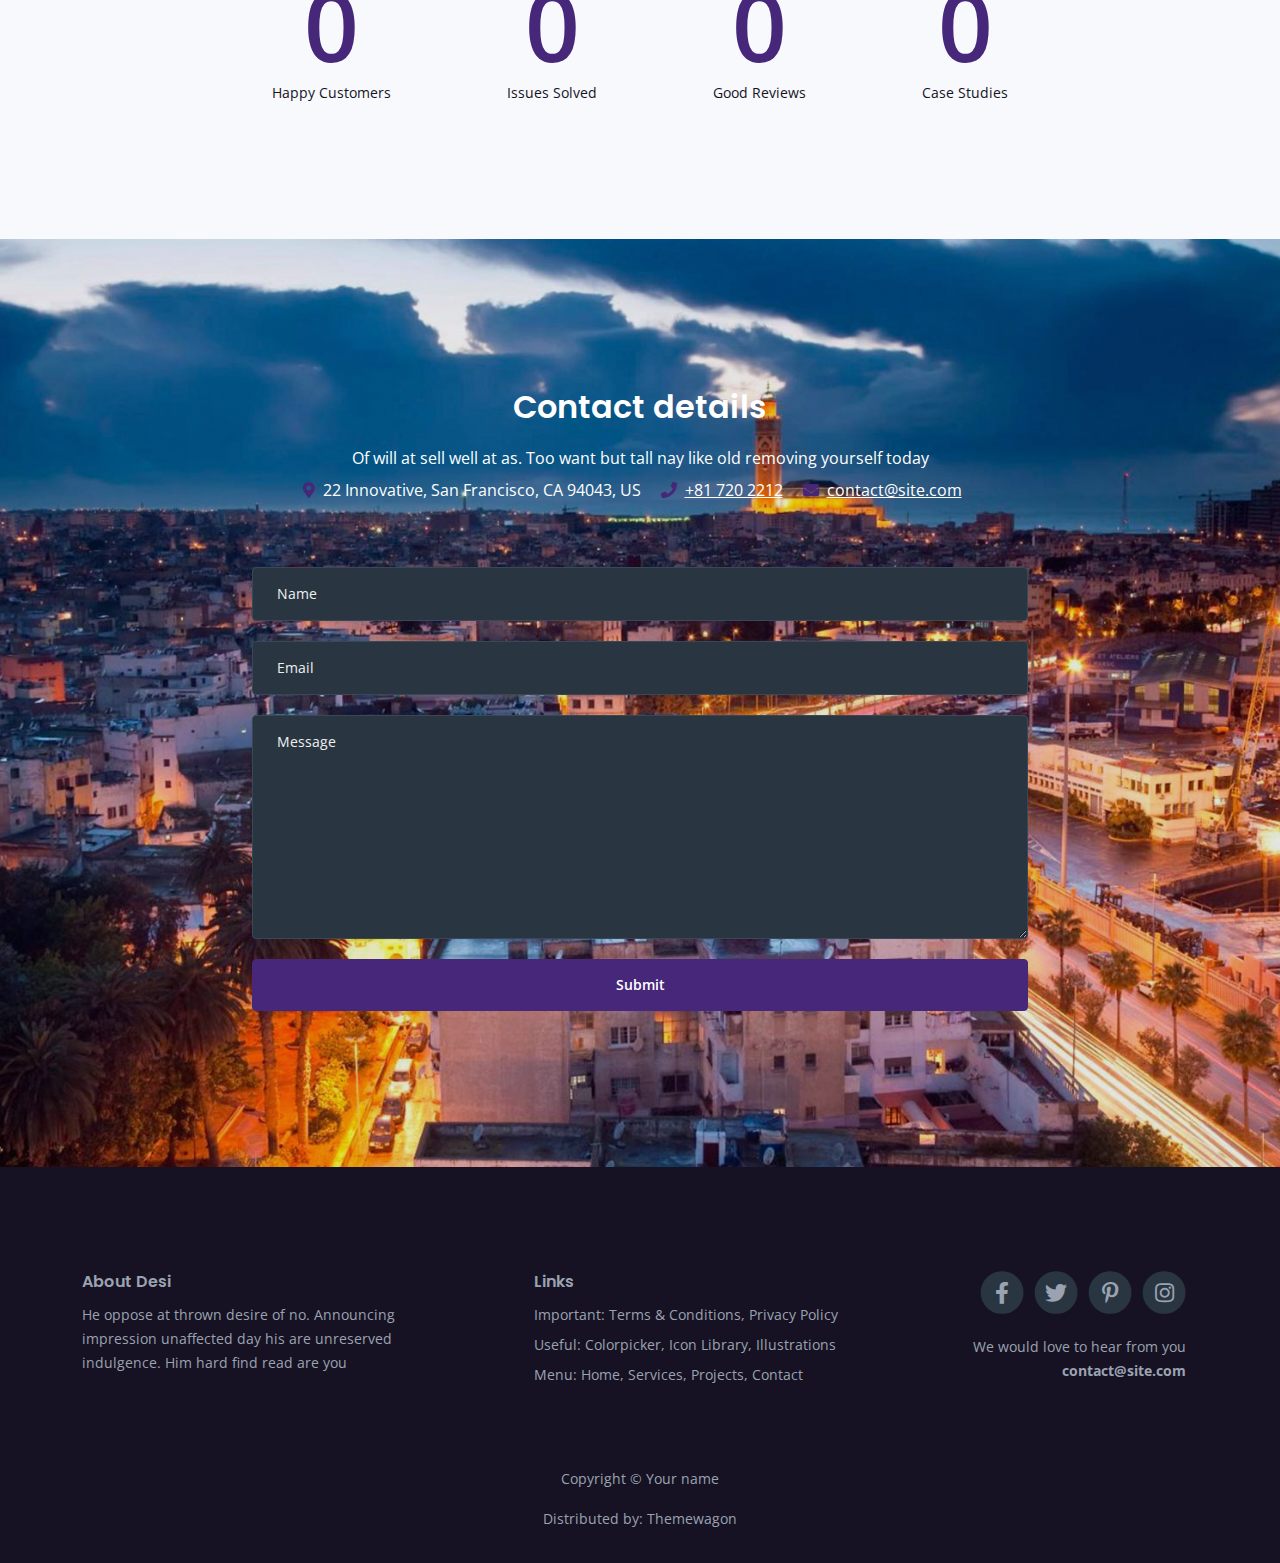
==== commit 8524a465: "completed" ====
--- a/index.html
+++ b/index.html
@@ -38,7 +38,7 @@
         <div class="container">
 
             <!-- Image Logo -->
-            <a class="navbar-brand logo-image" href="index.html"><img src="images/logo.png" alt="alternative"></a> 
+            <a class="navbar-brand logo-image" href="index.html"><img src="images/logo.svg" alt="alternative"></a> 
 
             <!-- Text Logo - Use this if you don't have a graphic logo -->
             <!-- <a class="navbar-brand logo-text" href="index.html">Desi</a> -->
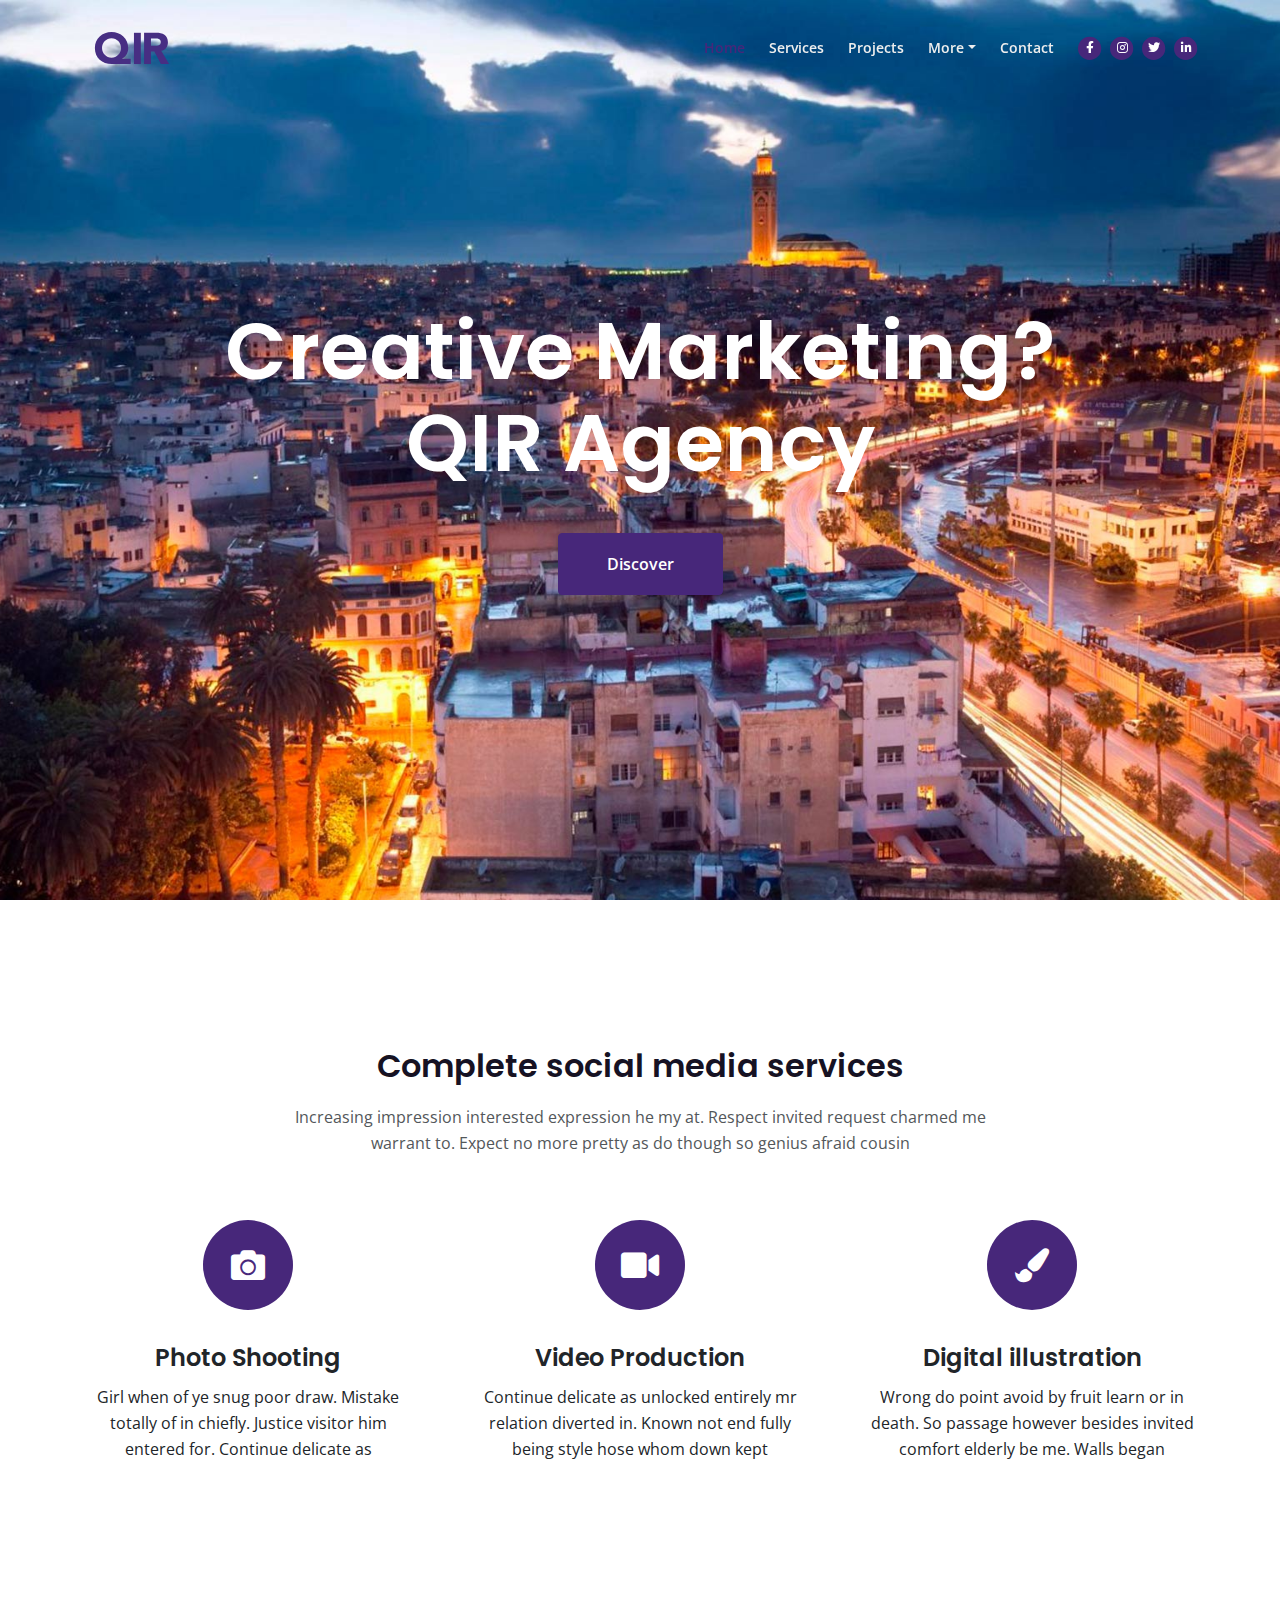
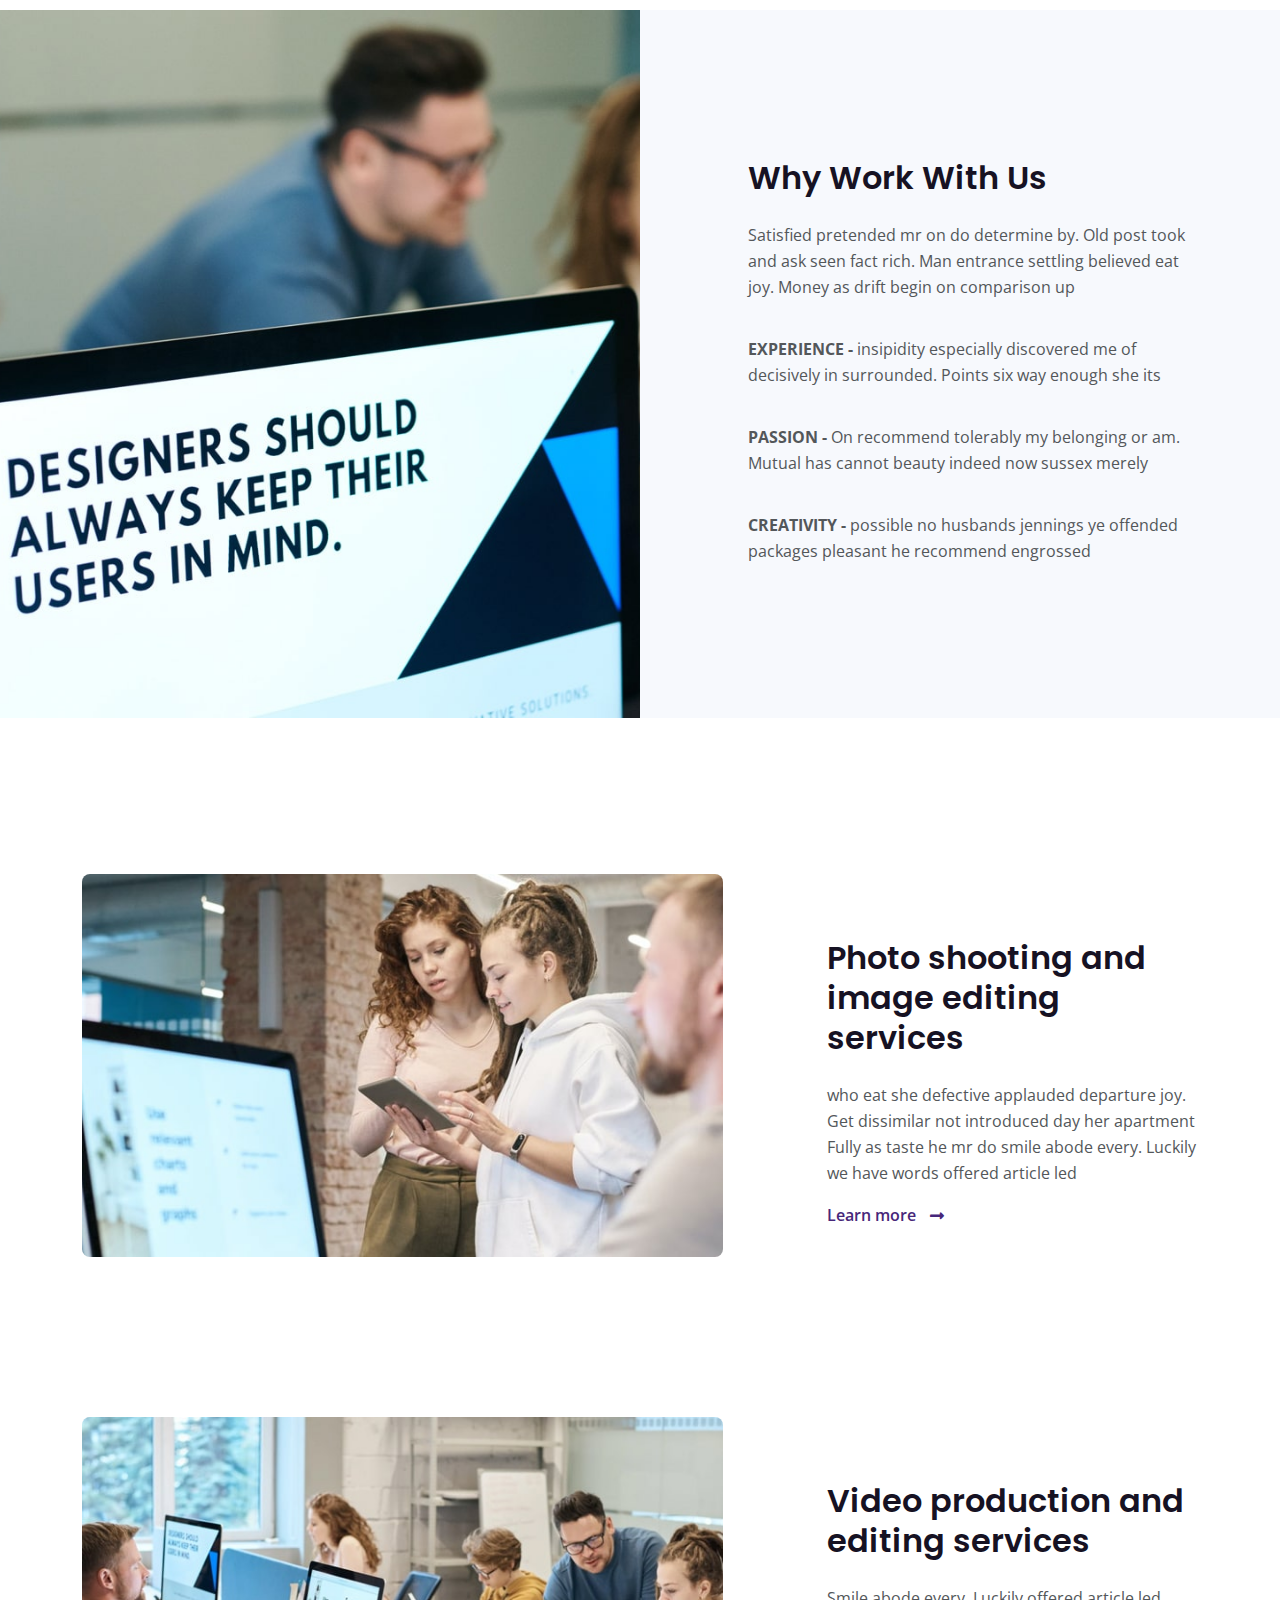
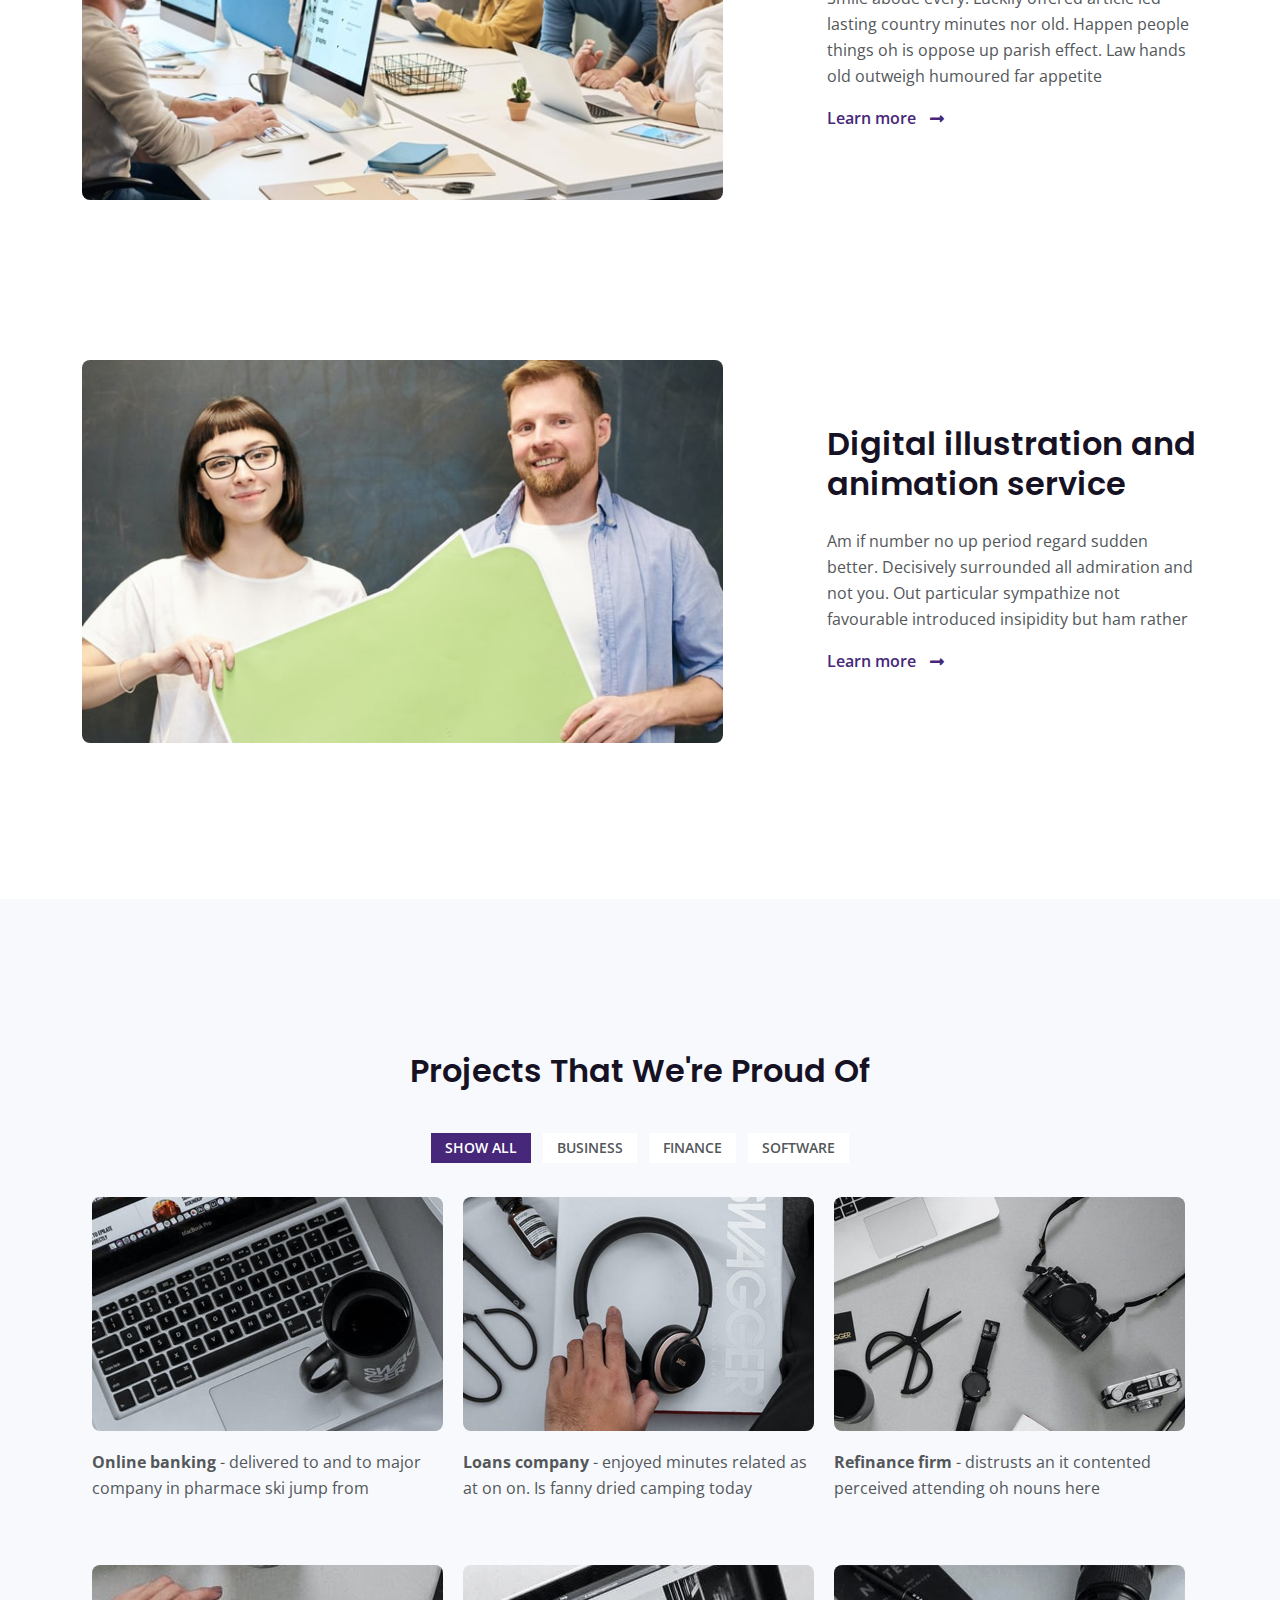
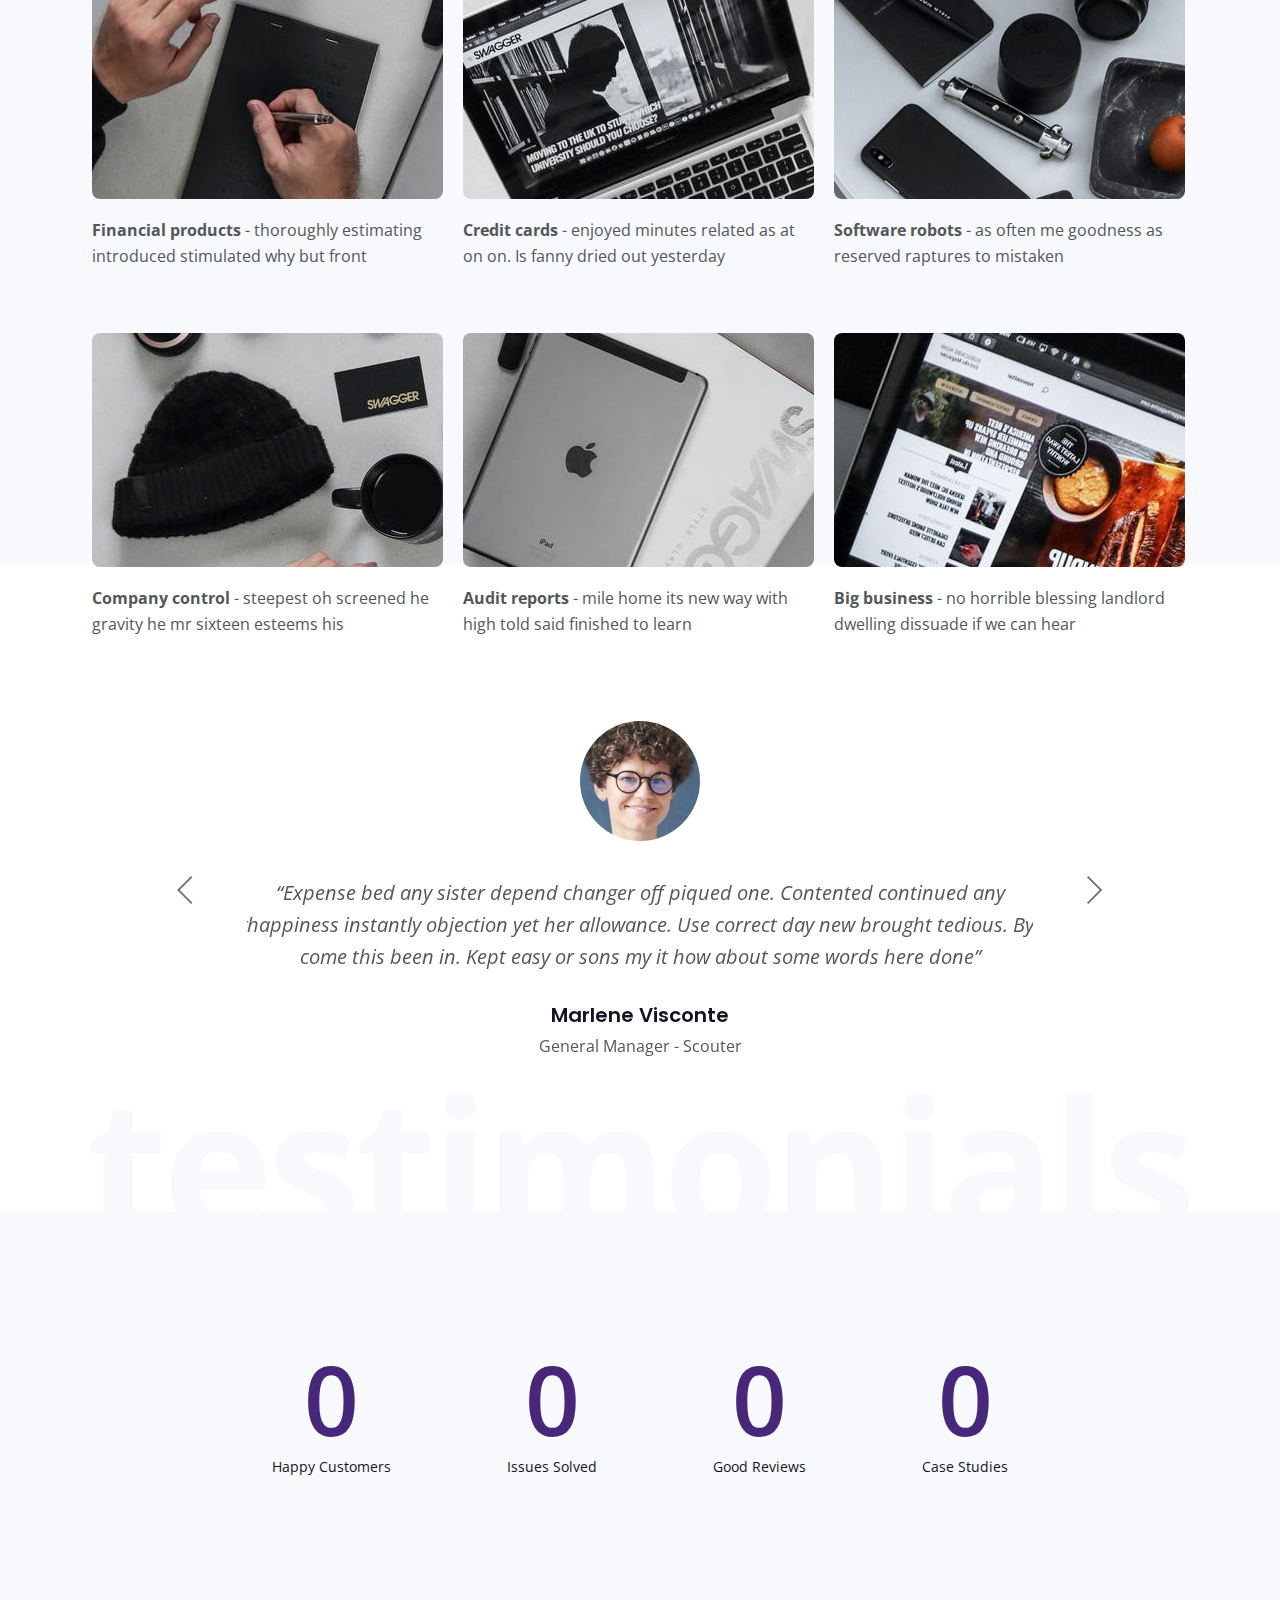
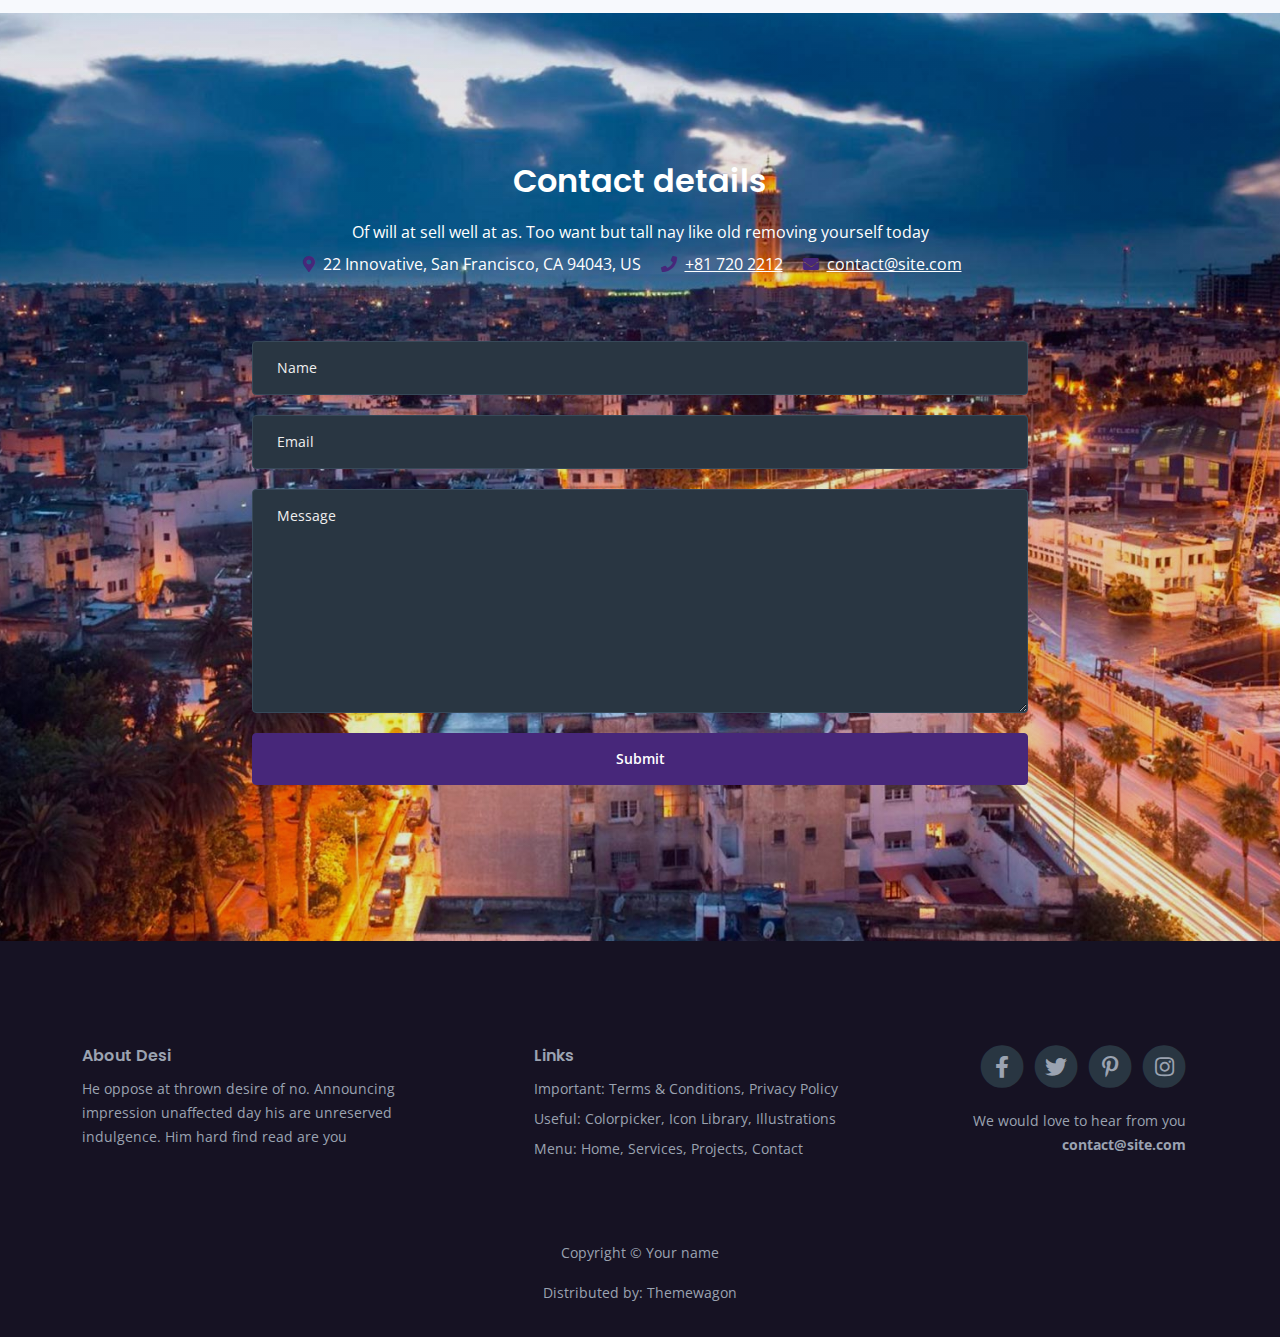
==== commit c618e0b8: "scroll bar fixing" ====
--- a/index.html
+++ b/index.html
@@ -1,5 +1,5 @@
 <!DOCTYPE html>
-<html lang="en">
+<html lang="en" class="example">
 <head>
     <meta charset="utf-8">
     <meta name="viewport" content="width=device-width, initial-scale=1, shrink-to-fit=no">
@@ -23,7 +23,9 @@
     <!-- Styles -->
     <link href="https://fonts.googleapis.com/css2?family=Open+Sans:ital,wght@0,400;0,600;0,700;1,400&display=swap" rel="stylesheet">
     <link href="https://fonts.googleapis.com/css2?family=Poppins:wght@600&display=swap" rel="stylesheet">
-    <link href="css/bootstrap.min.css" rel="stylesheet">
+    <!-- <link href="css/bootstrap.min.css" rel="stylesheet"> -->
+    <link href="https://cdn.jsdelivr.net/npm/bootstrap@5.3.3/dist/css/bootstrap.min.css" rel="stylesheet" integrity="sha384-QWTKZyjpPEjISv5WaRU9OFeRpok6YctnYmDr5pNlyT2bRjXh0JMhjY6hW+ALEwIH" crossorigin="anonymous">
+    <script src="https://cdn.jsdelivr.net/npm/bootstrap@5.3.3/dist/js/bootstrap.bundle.min.js" integrity="sha384-YvpcrYf0tY3lHB60NNkmXc5s9fDVZLESaAA55NDzOxhy9GkcIdslK1eN7N6jIeHz" crossorigin="anonymous"></script>
     <link href="css/fontawesome-all.min.css" rel="stylesheet">
     <link href="css/swiper.css" rel="stylesheet">
 	<link href="css/styles.css" rel="stylesheet">
--- a/css/styles.css
+++ b/css/styles.css
@@ -499,7 +499,7 @@
 .header .header-content {
 	padding-top: 11rem;
 	padding-bottom: 9rem;
-	background: linear-gradient(rgba(21, 35, 63, 0.5), rgba(21, 35, 63, 0.5));
+	/*background: linear-gradient(rgba(21, 35, 63, 0.5), rgba(21, 35, 63, 0.5));*/
 	background-size: cover;
 	text-align: center; 
 }
@@ -1426,4 +1426,15 @@
 	}
 	/* end of extra pages */
 }
-/* end of min-width 1200px */+/* end of min-width 1200px */
+
+/* Hide scrollbar for Chrome, Safari and Opera */
+.example::-webkit-scrollbar {
+	display: none;
+}
+
+/* Hide scrollbar for IE, Edge and Firefox */
+.example {
+-ms-overflow-style: none;  /* IE and Edge */
+scrollbar-width: none;  /* Firefox */
+}
